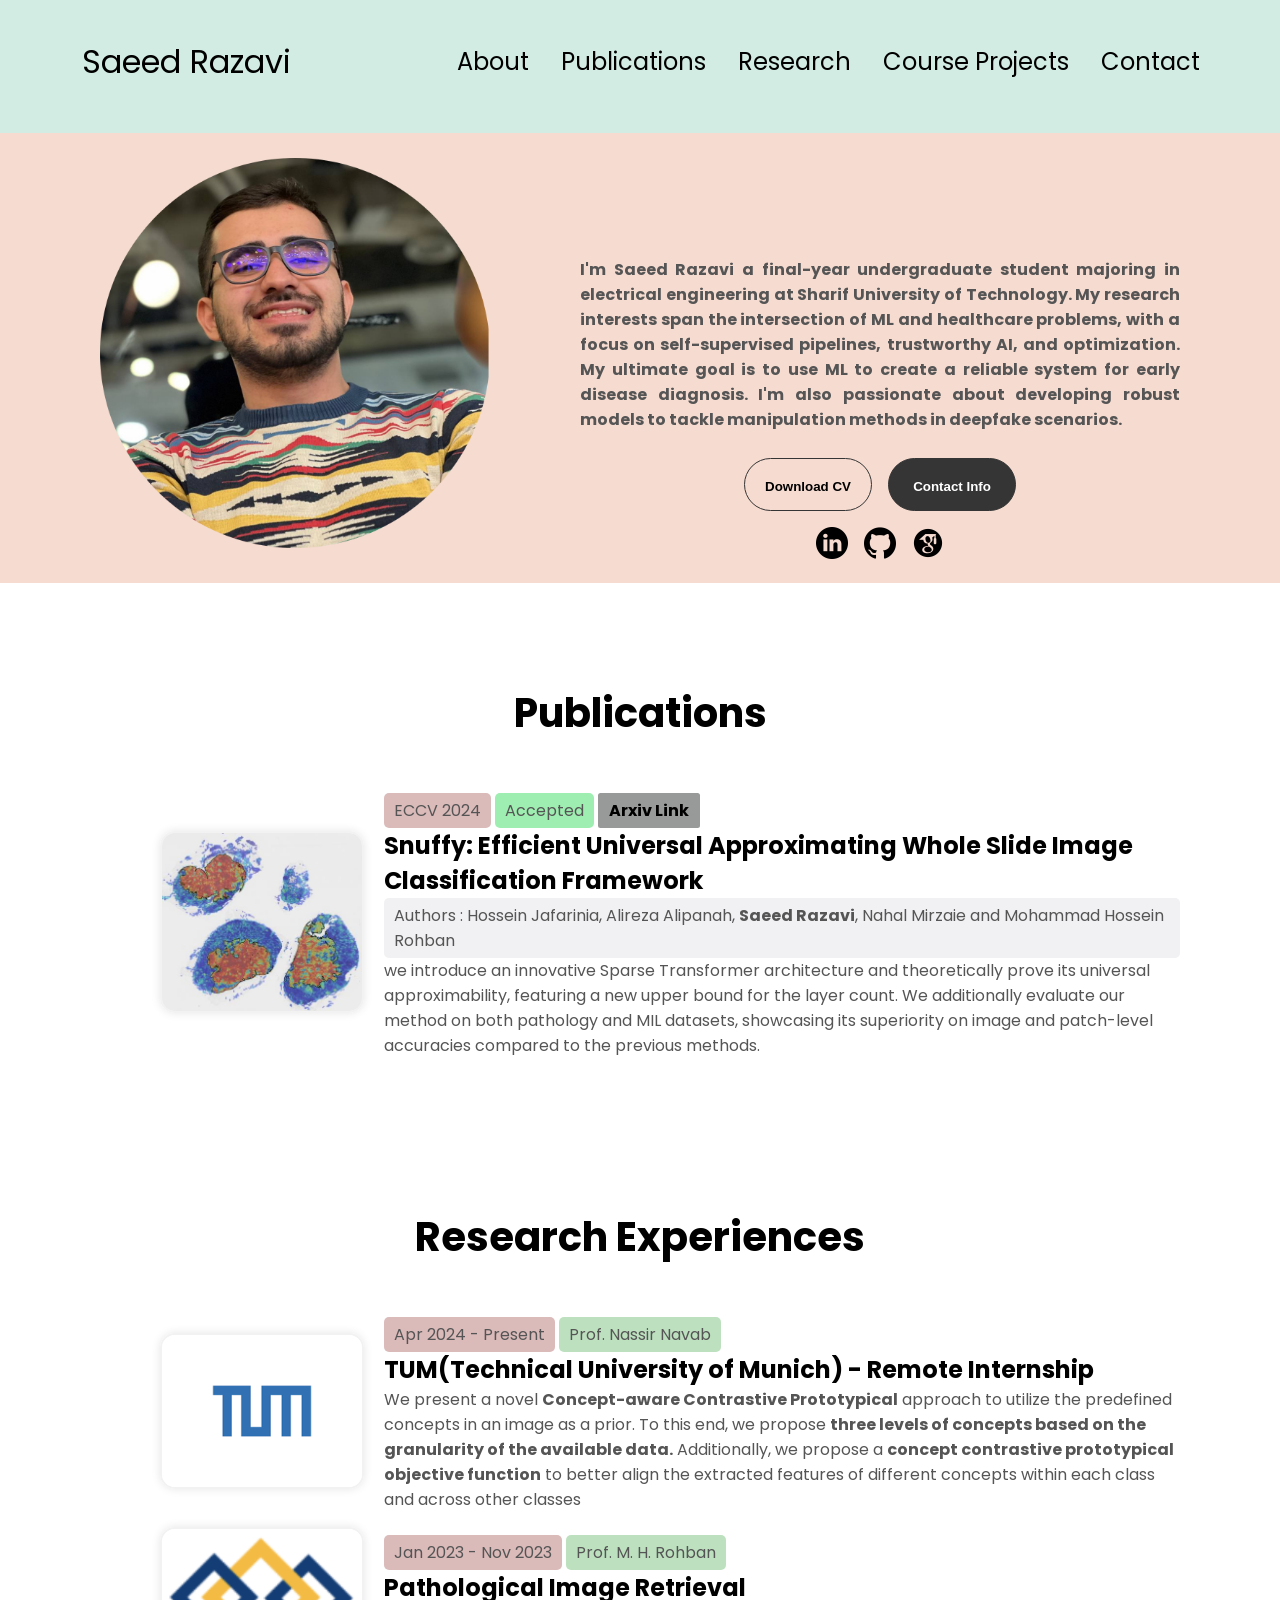
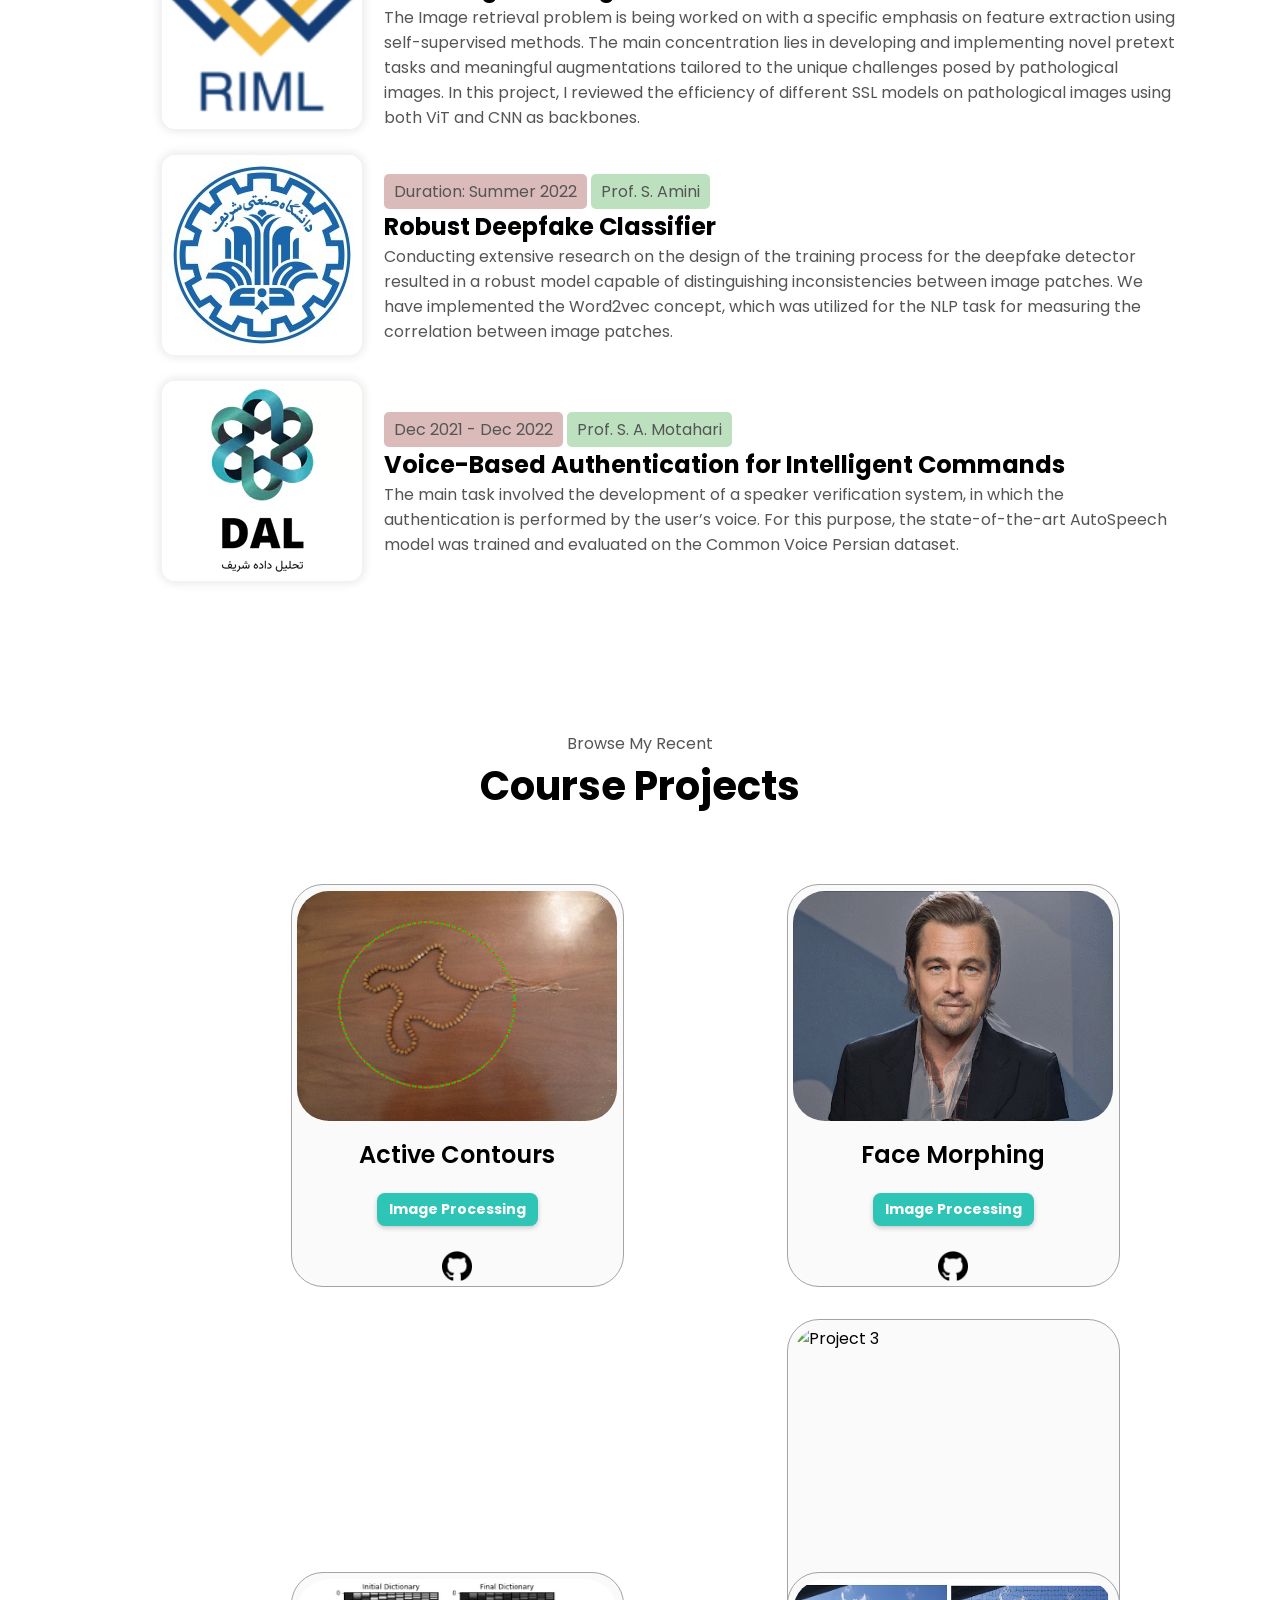
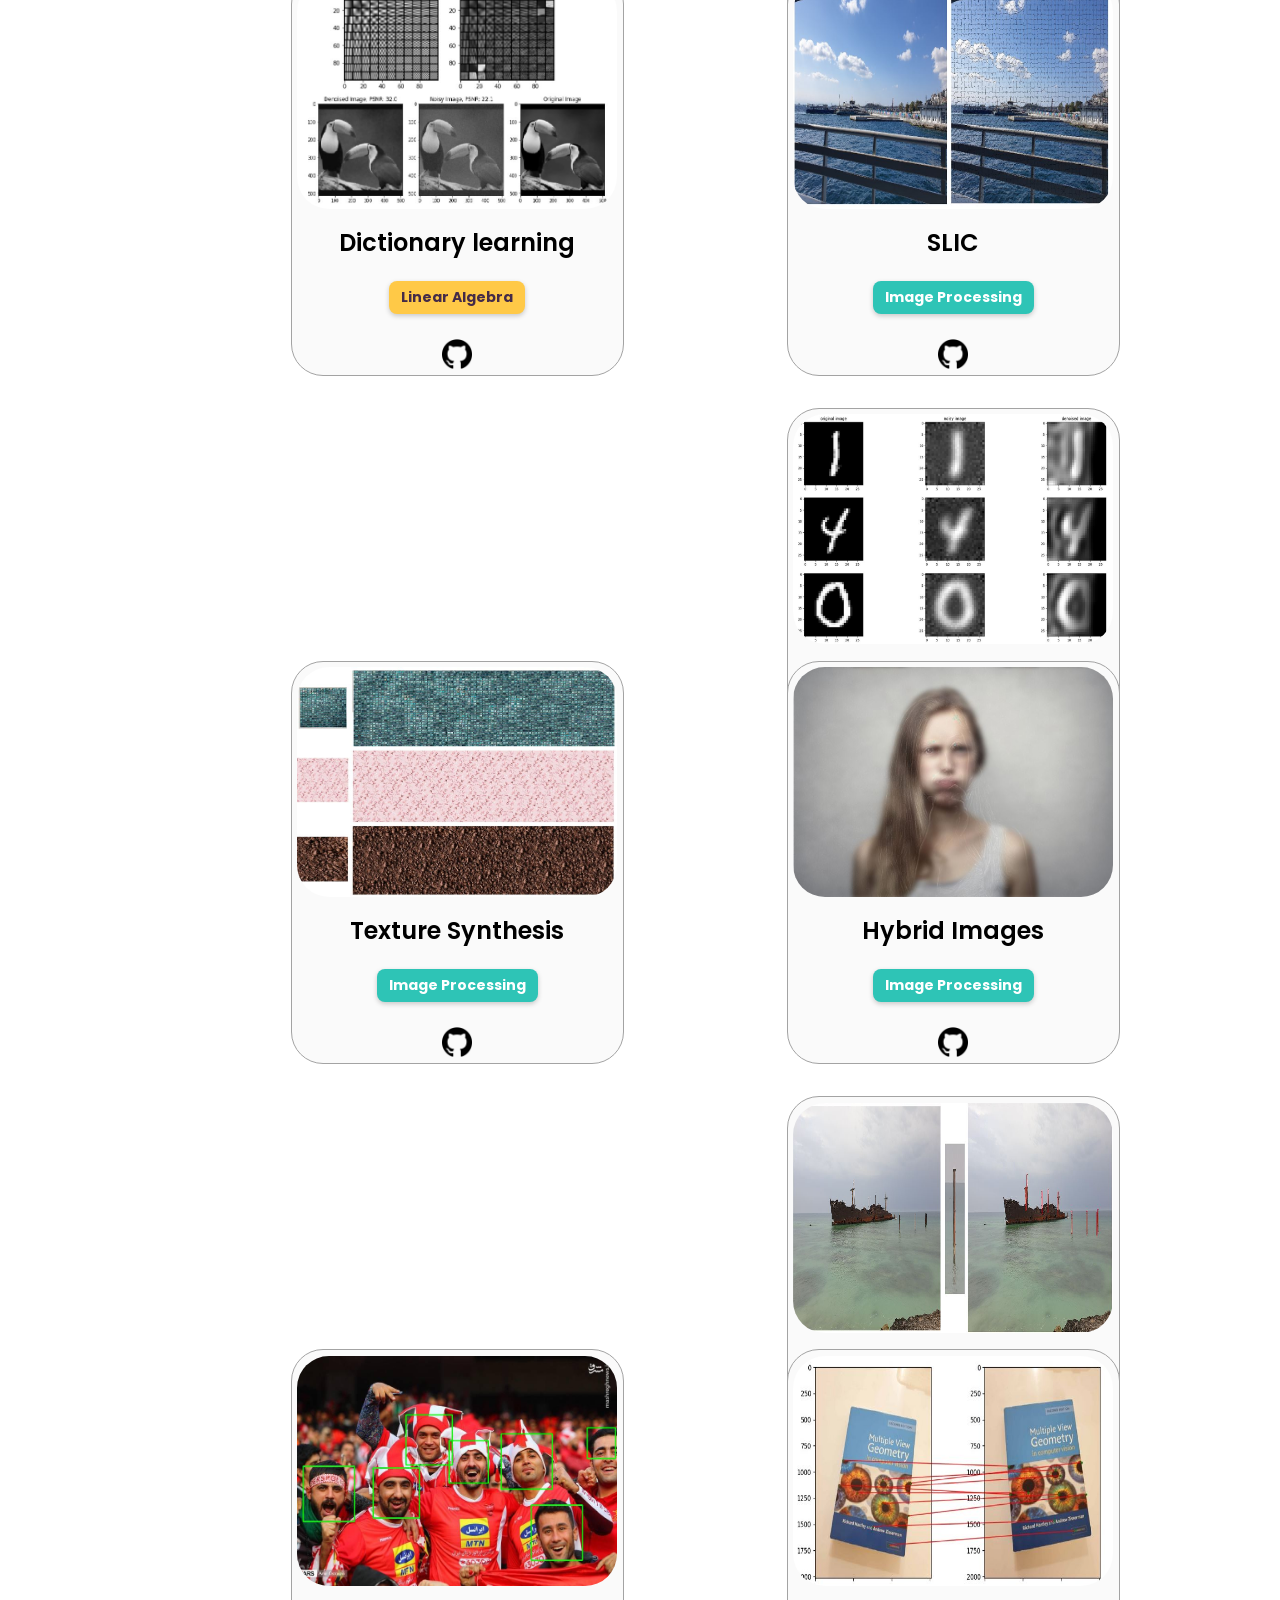
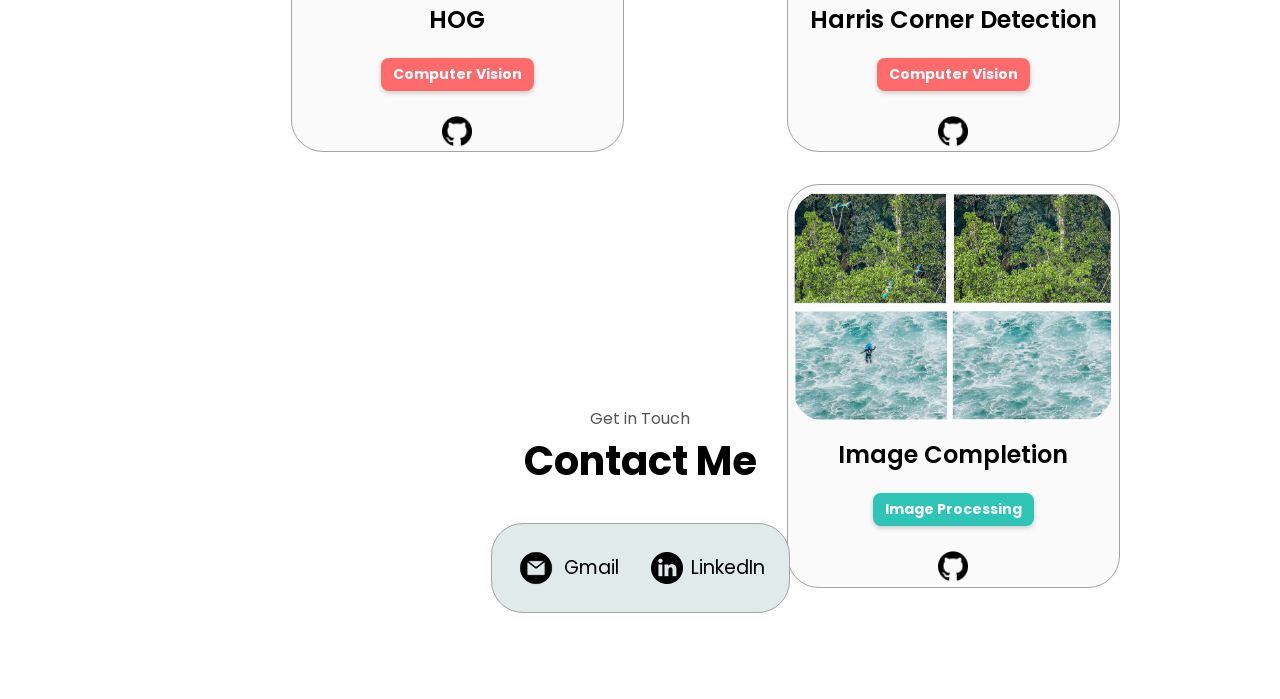
==== index.html @ 68540fe3 "Update index.html" ====
<!DOCTYPE html>
<html lang="en">
  <head>
    <meta charset="UTF-8" />
    <meta http-equiv="X-UA-Compatible" content="IE=edge" />
    <meta name="viewport" content="width=device-width, initial-scale=1.0" />
    <title>My Portfolio</title>
    <link rel="stylesheet" href="style.css" />
    <link rel="stylesheet" href="mediaqueries.css" />
  </head>
  <body>
    <nav id="desktop-nav">
      <div class="logo">Saeed Razavi</div>
      <div>
        <ul class="nav-links">
          <li><a href="#profile">About</a></li>
          <li><a href="#publication">Publications</a></li>
          <li><a href="#research">Research</a></li>
          <li><a href="#projects">Course Projects</a></li>
          <li><a href="#contact">Contact</a></li>
        </ul>
      </div>
    </nav>
    <nav id="hamburger-nav">
      <div class="logo">Saeed Razavi</div>
      <div class="hamburger-menu">
        <div class="hamburger-icon" onclick="toggleMenu()">
          <span></span>
          <span></span>
          <span></span>
        </div>
        <div class="menu-links">
          <li><a href="#about" onclick="toggleMenu()">About</a></li>
          <li><a href="#experience" onclick="toggleMenu()">Experience</a></li>
          <li><a href="#projects" onclick="toggleMenu()">Projects</a></li>
          <li><a href="#contact" onclick="toggleMenu()">Contact</a></li>
        </div>
      </div>
    </nav>

    <section id="profile">
      <div class="section__pic-container">
        <img src="./assets/profile-pic1.png" alt="Saeed Razavi profile picture" />
      </div>
      <div class="section__text">
        <p class="fixed-length-text">
          <p class="section__text__p2">I'm Saeed Razavi a final-year undergraduate student majoring in electrical engineering at Sharif University of Technology. My research interests span the intersection of ML and healthcare problems, with a focus on self-supervised pipelines, trustworthy AI, and optimization. My ultimate goal is to use ML to create a reliable system for early disease diagnosis. I'm also passionate about developing robust models to tackle manipulation methods in deepfake scenarios. </p>
        <div class="btn-container">
          <button
            class="btn btn-color-2"
            onclick="window.open('./assets/CV_version2.pdf')"
          >
            Download CV
          </button>
          <button class="btn btn-color-1" onclick="location.href='./#contact'">
            Contact Info
          </button>
        </div>
        <div id="socials-container">
          <img
            src="./assets/linkedin.png"
            alt="My LinkedIn profile"
            class="icon"
            onclick="location.href='https://www.linkedin.com/in/saeed-razavi/'"
          />
          <img
            src="./assets/github.png"
            alt="My Github profile"
            class="icon"
            onclick="location.href='https://github.com/saeidrazavi/'"
          />
          <img
            src="./assets/google_scholar.png"
            alt="My Google scholar profile"
            class="icon"
            onclick="location.href='https://scholar.google.com/citations?user=5I-A3XsAAAAJ&hl=en'"
          />
        </div>
      </div>
    </section>

    <h1 class="title">Publications</h1>

    <section id="publication">
      <div class="publication-container">
        <div class="publication-row">
          <div class="publication-image">
            <img src="assets/publication1_img.JPG" alt=" PUB1 image"
            class="keke"            >
          </div>
          
          <div class="publication-description">
            <div class="publication-conf">
              <p>ECCV 2024</p>
            </div>

            <div class="publication-status">
              <p>Accepted</p>
            </div>

            <div class="publication-link">
              <a href="https://arxiv.org/abs/2408.08258" class="publication-link">Arxiv Link</a>
            </div>

            <h2>Snuffy: Efficient Universal Approximating Whole Slide Image Classification Framework</h2> <div class="publication-author">
              <p>Authors : Hossein Jafarinia, Alireza Alipanah, <b>Saeed Razavi</b>, Nahal Mirzaie and Mohammad Hossein Rohban</p>
            </div>
            <p>we introduce an innovative Sparse Transformer architecture and theoretically prove its universal approximability, featuring a new upper bound for the layer count.
              We additionally evaluate our method on both pathology and MIL datasets, showcasing its superiority on image and patch-level accuracies compared to the previous methods. </p>
          </div>
        </div>
        <!-- Add more research rows as needed -->
      </div>
    </section>
    

    <h1 class="title">Research Experiences</h1>

    <section id="research">
      <div class="research-container">

        <div class="research-row">
          <div class="research-image">
            <img src="assets/TUM2.png" alt="TUM Image">
          </div>
          
          <div class="research-description">
            <div class="research-duration">
              <p>Apr 2024 - Present</p>
            </div>

            <div class="research-supervisor">
              <p>Prof. Nassir Navab</p>
            </div>
            <h2>TUM(Technical University of Munich) - Remote Internship </h2>
            <p>We present a novel <b>Concept-aware Contrastive Prototypical</b> approach to utilize the predefined concepts in an image as a prior. 
              To this end, we propose <b>three levels of concepts based on the granularity of the available data.</b> Additionally, we propose a
              <b>concept contrastive prototypical objective function</b> to better align the extracted features of different concepts within each class and across other classes</p>
          </div>
        </div>

        <div class="research-row">
          <div class="research-image">
            <img src="assets/riml_logo.png" alt="Lab 1 Image"
            class="keke"
            onclick="location.href='https://github.com/rohban-lab'"
            >
          </div>
          
          <div class="research-description">
            <div class="research-duration">
              <p>Jan 2023 - Nov 2023</p>
            </div>

            <div class="research-supervisor">
              <p>Prof. M. H. Rohban</p>
            </div>
            <h2>Pathological Image Retrieval</h2>
            <p>The Image retrieval problem
              is being worked on with a specific emphasis on feature extraction using self-supervised methods. The
              main concentration lies in developing and implementing novel pretext tasks and meaningful augmentations tailored to the unique challenges posed by pathological images. In this project, I reviewed the efficiency of different SSL models on pathological
              images using both ViT and CNN as backbones. </p>
          </div>
        </div>
        <div class="research-row">
          <div class="research-image">
            <img src="assets/sharif_logo.jpg" alt="Lab 2 Image">
          </div>
          <div class="research-description">
            <div class="research-duration">
              <p>Duration: Summer 2022</p>
            </div>

            <div class="research-supervisor">
              <p>Prof. S. Amini</p>
            </div>

            <h2>Robust Deepfake Classifier</h2>
            <p>Conducting extensive research on the design of the training process for the deepfake detector resulted in a robust model capable of distinguishing inconsistencies between image patches. We have implemented the Word2vec concept, which was utilized for the NLP task for measuring the correlation between image patches. </p>
          </div>
        </div>

        <div class="research-row">
          <div class="research-image">
            <img src="assets/dal.webp" alt="Lab 2 Image">
          </div>
          <div class="research-description">
            <div class="research-duration">
              <p>Dec 2021 - Dec 2022</p>
            </div>
            <div class="research-supervisor">
              <p>Prof. S. A. Motahari</p>
            </div>
            <h2>Voice-Based Authentication for Intelligent Commands</h2>
            <p>The main task involved the development of a speaker verification system,
              in which the authentication is performed by the user’s voice. For this purpose, the state-of-the-art
              AutoSpeech model was trained and evaluated on the Common Voice Persian dataset.</p>
          </div>
        </div>

        <!-- Add more research rows as needed -->
      </div>
    </section>
    
    
      
    <p class="section__text__p1">Browse My Recent</p>
    <h1 class="title">Course Projects</h1>
    <section id="projects">
      <div class="experience-details-container">
        <div class="about-containers">
          <div class="details-container color-container">
            <div class="article-container">
              <img
                src="./assets/active_contour.gif"
                alt="Project 1"
                class="project-img"
                style="width: 320px; height: 230px;"
              />
            </div>
            <h2 class="experience-sub-title project-title">Active Contours</h2>
            <span class="course-tag image-processing">Image Processing</span>
            <div class="btn-container">
              <a href="https://github.com/saeidrazavi/Active-Contours" target="_blank" class="github-link">
                <img src="assets/github.png" alt="GitHub Logo">
              </a>

            </div>
          </div>
          <div class="details-container color-container">
            <div class="article-container">
              <img
                src="./assets/Face Morphing.gif"
                alt="Project 2"
                class="project-img"
                style="width: 320px; height: 230px;"
              />  

            </div>
            <h2 class="experience-sub-title project-title">Face Morphing</h2>
            <span class="course-tag image-processing">Image Processing</span>
            <div class="btn-container">
              <a href="https://github.com/saeidrazavi/Face-Morphing" target="_blank" class="github-link">
                <img src="assets/github.png" alt="GitHub Logo">
              </a>
            </div>
          </div>
          <div class="details-container color-container">
            <div class="article-container">
              <img
                src="./assets/panaroma.gif"
                alt="Project 3"
                class="project-img"
                style="width: 320px; height: 230px;"
              />
            </div>
            <h2 class="experience-sub-title project-title">Panorama</h2>
            <span class="course-tag computer-vision">Computer Vision</span>
            <div class="btn-container">
              <a href="https://github.com/saeidrazavi/Panorama-and-Image-Stitching" target="_blank" class="github-link">
                <img src="assets/github.png" alt="GitHub Logo">
              </a>
            </div>
            
          </div>
        </div>
      </div>
    </section>
    
    <section id="projects">
      <div class="experience-details-container">
        <div class="about-containers">
          <div class="details-container color-container">
            <div class="article-container">
              <img
                src="./assets/dictionary learning.JPG"
                alt="Project 1"
                class="project-img"
                style="width: 320px; height: 230px;"
              />
            </div>
            <h2 class="experience-sub-title project-title">Dictionary learning</h2>
            <span class="course-tag linear-algebra">Linear Algebra</span>
            <div class="btn-container">
              <a href="https://github.com/saeidrazavi/Dictionary-learning-for-reconstructing-noisy-image" target="_blank" class="github-link">
                <img src="assets/github.png" alt="GitHub Logo">
              </a>

            </div>
          </div>
          <div class="details-container color-container">
            <div class="article-container">
              <img
                src="./assets/slic.JPG"
                alt="Project 2"
                class="project-img"
                style="width: 320px; height: 230px;"
              />  

            </div>
            <h2 class="experience-sub-title project-title">SLIC</h2>
            <span class="course-tag image-processing">Image Processing</span>
            <div class="btn-container">
              <a href="https://github.com/saeidrazavi/SLIC" target="_blank" class="github-link">
                <img src="assets/github.png" alt="GitHub Logo">
              </a>
            </div>
          </div>
          <!-- <div class="details-container color-container">
            <div class="article-container">
              <img
                src="./assets/Multiresolution Blending and Feathering.JPG"
                alt="Project 2"
                class="project-img"
                style="width: 320px; height: 230px;"
              />  

            </div>
            <h2 class="experience-sub-title project-title">Blending & Feathering</h2>
            <span class="course-tag image-processing">Image Processing</span>
            <div class="btn-container">
              <a href="https://github.com/saeidrazavi/image-processing-course/tree/main/HW5/Multiresolution%20Blending%20and%20Feathering" target="_blank" class="github-link">
                <img src="assets/github.png" alt="GitHub Logo">
              </a>
            </div>
          </div> -->
          <div class="details-container color-container">
            <div class="article-container">
              <img
                src="./assets/guassian.JPG"
                alt="Project 3"
                class="project-img"
                style="width: 320px; height: 230px;"
              />
            </div>
            <h2 class="experience-sub-title project-title">GMM Reconstruction</h2>
            <span class="course-tag machine-learning">Machine Learning</span>
            <div class="btn-container">
              <a href="https://github.com/saeidrazavi/Reconstructing-noisy-image-via-GMM-model" target="_blank" class="github-link">
                <img src="assets/github.png" alt="GitHub Logo">
              </a>
            </div>
            
          </div>
        </div>
      </div>

    </section>
<!--    
    <section id="projects">
      <div class="experience-details-container">
        <div class="about-containers"> -->
          <!-- <div class="details-container color-container">
            <div class="article-container">
              <img
                src="./assets/Poisson Blending.JPG"
                alt="Project 1"
                class="project-img"
                style="width: 320px; height: 230px;"
              />
            </div>
            <h2 class="experience-sub-title project-title">Poisson Blending</h2>
            <span class="course-tag image-processing">Image Processing</span>
            <div class="btn-container">
              <a href="https://github.com/saeidrazavi/image-processing-course/tree/main/HW5/%20Poisson%20Blending" target="_blank" class="github-link">
                <img src="assets/github.png" alt="GitHub Logo">
              </a>
            </div>
          </div> -->
          <!-- <div class="details-container color-container">
            <div class="article-container">
              <img
                src="./assets/slic.JPG"
                alt="Project 2"
                class="project-img"
                style="width: 320px; height: 230px;"
              />  

            </div>
            <h2 class="experience-sub-title project-title">SLIC</h2>
            <span class="course-tag image-processing">Image Processing</span>
            <div class="btn-container">
              <a href="https://github.com/saeidrazavi/SLIC" target="_blank" class="github-link">
                <img src="assets/github.png" alt="GitHub Logo">
              </a>
            </div>
          </div> -->
          <!-- <div class="details-container color-container">
            <div class="article-container">
              <img
                src="./assets/Image Completion.JPG"
                alt="Project 3"
                class="project-img"
                style="width: 320px; height: 230px;"
              />
            </div>
            <h2 class="experience-sub-title project-title">Image Completion</h2>
            <span class="course-tag image-processing">Image Processing</span>
            <div class="btn-container">
              <a href="https://github.com/saeidrazavi/image-processing-course/tree/main/HW2/Image%20Completion" target="_blank" class="github-link">
                <img src="assets/github.png" alt="GitHub Logo">
              </a>
            </div>
            
          </div>
        </div>
      </div>
    </section>
    -->
    
    <section id="projects">
      <div class="experience-details-container">
        <div class="about-containers">
          <div class="details-container color-container">
            <div class="article-container">
              <img
                src="./assets/Texture Synthesis.JPG"
                alt="Project 1"
                class="project-img"
                style="width: 320px; height: 230px;"
              />
            </div>
            <h2 class="experience-sub-title project-title"> Texture Synthesis</h2>
            <span class="course-tag image-processing">Image Processing</span>
            <div class="btn-container">
              <a href="https://github.com/saeidrazavi/Texture-Synthesis" target="_blank" class="github-link">
                <img src="assets/github.png" alt="GitHub Logo">
              </a>

            </div>
          </div>
          <div class="details-container color-container">
            <div class="article-container">
              <img
                src="./assets/Hybrid Images.JPG"
                alt="Project 2"
                class="project-img"
                style="width: 320px; height: 230px;"
              />  

            </div>
            <h2 class="experience-sub-title project-title">Hybrid Images</h2>
            <span class="course-tag image-processing">Image Processing</span>
            <div class="btn-container">
              <a href="https://github.com/saeidrazavi/image-processing-course/tree/main/HW2/Hybrid%20Images" target="_blank" class="github-link">
                <img src="assets/github.png" alt="GitHub Logo">
              </a>
            </div>
          </div>
          <div class="details-container color-container">
            <div class="article-container">
              <img
                src="./assets/Template Matching.JPG"
                alt="Project 3"
                class="project-img"
                style="width: 320px; height: 230px;"
              />
            </div>
            <h2 class="experience-sub-title project-title">Template Matching</h2>
            <span class="course-tag image-processing">Image Processing</span>
            <div class="btn-container">
              <a href="https://github.com/saeidrazavi/image-processing-course/tree/main/HW2/Template%20Matching" target="_blank" class="github-link">
                <img src="assets/github.png" alt="GitHub Logo">
              </a>
            </div>
            
          </div>
        </div>
      </div>
    </section>
    
      
    <section id="projects">
      <div class="experience-details-container">
        <div class="about-containers">
          <div class="details-container color-container">
            <div class="article-container">
              <img
                src="./assets/HOG.jpg"
                alt="Project 1"
                class="project-img"
                style="width: 320px; height: 230px;"
              />
            </div>
            <h2 class="experience-sub-title project-title"> HOG </h2>
            <span class="course-tag realistic computer-vision">Computer Vision</span>
            <div class="btn-container">
              <a href="https://github.com/saeidrazavi/Computer-vision-course/tree/main/HW4" target="_blank" class="github-link">
                <img src="assets/github.png" alt="GitHub Logo">
              </a>

            </div>
          </div>
          <div class="details-container color-container">
            <div class="article-container">
              <img
                src="./assets/Harris Corner Detection and Matching.JPG"
                alt="Project 2"
                class="project-img"
                style="width: 320px; height: 230px;"
              />  

            </div>
            <h2 class="experience-sub-title project-title">Harris Corner Detection</h2>
            <span class="course-tag realistic computer-vision">Computer Vision</span>
            <div class="btn-container">
              <a href="https://github.com/saeidrazavi/Computer-vision-course/tree/main/HW1/q1" target="_blank" class="github-link">
                <img src="assets/github.png" alt="GitHub Logo">
              </a>
            </div>
          </div>
          <!-- <div class="details-container color-container">
            <div class="article-container">
              <img
                src="./assets/Homography and RANSAC.JPG"
                alt="Project 3"
                class="project-img"
                style="width: 320px; height: 230px;"
              />
            </div>
            <h2 class="experience-sub-title project-title">Homography - RANSAC</h2>
            <span class="course-tag computer-vision">Computer Vision</span>
            <div class="btn-container">
              <a href="https://github.com/saeidrazavi/Computer-vision-course/tree/main/HW1/q4" target="_blank" class="github-link">
                <img src="assets/github.png" alt="GitHub Logo">
              </a>
            </div>
             -->
             <div class="details-container color-container">
              <div class="article-container">
                <img
                  src="./assets/Image Completion.JPG"
                  alt="Project 3"
                  class="project-img"
                  style="width: 320px; height: 230px;"
                />
              </div>
              <h2 class="experience-sub-title project-title">Image Completion</h2>
              <span class="course-tag image-processing">Image Processing</span>
              <div class="btn-container">
                <a href="https://github.com/saeidrazavi/image-processing-course/tree/main/HW2/Image%20Completion" target="_blank" class="github-link">
                  <img src="assets/github.png" alt="GitHub Logo">
                </a>
              </div>
          </div>
        </div>
      </div>
    </section>




    </section>


    <section id="contact">
      <p class="section__text__p1">Get in Touch</p>
      <h1 class="title">Contact Me</h1>
      <div class="contact-info-upper-container">
        <div class="contact-info-container">
          <img
            src="./assets/email.png"
            alt="Email icon"
            class="icon contact-icon email-icon"
          />
          <p><a href="mailto:saeedrazavi890@gmail.com">Gmail</a></p>
        </div>
        <div class="contact-info-container">
          <img
            src="./assets/linkedin.png"
            alt="LinkedIn icon"
            class="icon contact-icon"
          />
          <p><a href="https://www.linkedin.com/in/saeed-razavi/">LinkedIn</a></p>
        </div>
      </div>
    </section>
    
    
    <img
    src="./assets/up-arrow.png"
    alt="Arrow icon"
    class="icon arrow"
    onclick="location.href='./#desktop-nav'"
/>
---- style.css ----
/* GENERAL */

@import url("https://fonts.googleapis.com/css2?family=Poppins:wght@300;400;500;600&display=swap");

* {
  margin: 0;
  padding: 0;
}

body {
  font-family: "Poppins", sans-serif;
}

html {
  scroll-behavior: smooth;
}

p {
  color: rgb(85, 85, 85);
}

/* TRANSITION */

a,
.btn {
  transition: all 300ms ease;
}

/* DESKTOP NAV */

nav,
.nav-links {
  display: flex;
  background-color: #d2ece3; /* Slightly darker gray background for the research section */
  margin: -15px -2px; /* Add margin to the sections */
  
}

nav {
  justify-content: space-around;
  align-items: center;
  height: 17vh;
}

.nav-links {
  gap: 2rem;
  list-style: none;
  font-size: 1.5rem;
}

a {
  color: black;
  text-decoration: none;
  text-decoration-color: white;
}

a:hover {
  color: grey;
  text-decoration: underline;
  text-underline-offset: 1rem;
  text-decoration-color: rgb(181, 181, 181);
}

.logo {
  font-size: 2rem;
}

.logo:hover {
  cursor: default;
}

/* HAMBURGER MENU */

#hamburger-nav {
  display: none;
}

.hamburger-menu {
  position: relative;
  display: inline-block;
}

.hamburger-icon {
  display: flex;
  flex-direction: column;
  justify-content: space-between;
  height: 24px;
  width: 30px;
  cursor: pointer;
}

.hamburger-icon span {
  width: 100%;
  height: 2px;
  background-color: black;
  transition: all 0.3 ease-in-out;
}

.menu-links {
  position: absolute;
  top: 100%;
  right: 0;
  background-color: white;
  width: fit-content;
  max-height: 0;
  overflow: hidden;
  transition: all 0.3 ease-in-out;
}

.menu-links a {
  display: block;
  padding: 10px;
  text-align: center;
  font-size: 1.5rem;
  color: black;
  text-decoration: none;
  transition: all 0.3 ease-in-out;
}

.menu-links li {
  list-style: none;
}

.menu-links.open {
  max-height: 300px;
}

.hamburger-icon.open span:first-child {
  transform: rotate(45deg) translate(10px, 5px);
}

.hamburger-icon.open span:nth-child(2) {
  opacity: 0;
}

.hamburger-icon.open span:last-child {
  transform: rotate(-45deg) translate(10px, -5px);
}

.hamburger-icon span:first-child {
  transform: none;
}

.hamburger-icon span:first-child {
  opacity: 1;
}

.hamburger-icon span:first-child {
  transform: none;
}

/* SECTIONS */

section {
  padding-top: 4vh;
  height: 96vh;
  margin: 0 10rem;
  box-sizing: border-box;
  min-height: fit-content;
}

.section-container {
  display: flex;
}

/* PROFILE SECTION */

#profile {
  display: flex;
  gap: 5rem;
  height: 80vh;
  position: relative;
  margin-bottom: 150px;
  justify-content: center;
  max-height: 450px; /* Limit the height of the sections */
  background-color: #f6dbd0; /* Slightly darker gray background for the research section */
  padding: 10px; /* Add padding to the sections */
  margin: 10px 0px; /* Add margin to the sections */
  width: 100%; /* Force full width */

}


.fixed-length-text {
  text-align: justify; /* Justify the text */
}

.section__pic-container {
  display: flex;
  height: 10px;
  width: 10px;
  margin-bottom: -2000px; /* Adjust the value as needed */
  margin: auto 0;
}

.section__pic-container img {
  margin-bottom: 10px; /* Adjust the value as needed */
}

.section__text {

  margin-top: 100px; /* Adjust the value as needed */
  align-self: center;
  text-align: justify;
  max-width: 600px
}

.section__text p {
  font-weight: 700;
}

.section__text__p1 {
  text-align: center;
  margin-bottom: -100px;
}

.section__text__p2 {
  font-size: 1rem;
  margin-bottom: 1rem;
}

.fixed-length-text {
  text-align: justify; /* Justify the text */
}

.title {
  font-size: 2.5rem;
  text-align: center;
  margin-top: 100px;
}

#socials-container {
  display: flex;
  justify-content: center;
  margin-top: 1rem;
  gap: 1rem;
}

/* ICONS */

.keke {
  cursor: pointer;
}


.icon {
  cursor: pointer;
  height: 2rem;
}

/* BUTTONS */

.btn-container {
  display: flex;
  justify-content: center;
  padding-top: 10px;
  gap: 1rem;
}

.btn {
  font-weight: 600;
  transition: all 300ms ease;
  padding: 1rem;
  padding-top: 20px;
  width: 8rem;
  border-radius: 2rem;
}

.btn-color-1,
.btn-color-2 {
  border: rgb(53, 53, 53) 0.1rem solid;
}

.btn-color-1:hover,
.btn-color-2:hover {
  cursor: pointer;
}

.btn-color-1,
.btn-color-2:hover {
  background: rgb(53, 53, 53);
  color: white;
}

.btn-color-1:hover {
  background: rgb(0, 0, 0);
}

.btn-color-2 {
  background: none;
}

.btn-color-2:hover {
  border: rgb(255, 255, 255) 0.1rem solid;
}

.btn-container {
  gap: 1rem;
}

/* ABOUT SECTION */

#about {
  position: relative;
  
}

.about-containers {
  gap: 2rem;
  margin-bottom: 2rem;
  margin-top: 2rem;
  
}

.about-details-container {
  justify-content: center;
  flex-direction: column;
}

.about-containers,
.about-details-container {
  display: flex;
}

.about-pic {
  border-radius: 2rem;
}

.arrow {
  position: relative;
  left: 90rem;
  bottom: 12.5rem;
}

.details-container {
  padding: 0.35rem;
  flex: 0.15;
  background: white;
  border-radius: 2rem;
  border: rgb(53, 53, 53) 0.1rem solid;
  border-color: rgb(163, 163, 163);
  text-align: center;
  margin-left: auto;
}

.section-container {
  gap: 4rem;
  height: 80%;
}

.section__pic-container {
  height: 400px;
  width: 400px;
  margin: auto 0;
}

/* EXPERIENCE SECTION */

#experience {
  position: relative;
}

.experience-sub-title {
  color: rgb(85, 85, 85);
  font-weight: 600;
  font-size: 1.5rem;
  margin-bottom: 1rem;
}

.experience-details-container {
  display: flex;
  justify-content: center;
  flex-direction: column;
}

.article-container {
  display: flex;
  text-align: initial;
  flex-wrap: wrap;
  flex-direction: row;
  gap: 2.5rem;
  justify-content: space-around;
}

article {
  
  display: flex;
  width: 10rem;
  justify-content: space-around;
  gap: 0.5rem;
}

article .icon {
  cursor: default;
}

/* PROJECTS SECTION */

#projects {
  
  position: relative;
  margin-bottom: -250px; /* Adjust the margin bottom as needed */
   
  
}

.color-container {
  border-color: rgb(163, 163, 163);
  background: rgb(250, 250, 250);
}

.project-img {
  border-radius: 2rem;
  width: 90%;
  height: 90%;
}

.project-title {
  margin: 1rem;
  color: black;
  height: 40px; /* Adjust this value as needed */
  overflow: hidden; /* This will hide any content that exceeds the specified height */
  text-overflow: ellipsis;
}


.project-btn {
  color: black;
  border-color: rgb(163, 163, 163);
}

/* CONTACT */

#contact {
  position: relative;
  display: flex;
  justify-content: center;
  flex-direction: column;
  height: 70vh;
  
}

.contact-info-upper-container {
  display: flex;
  justify-content: center;
  border-radius: 2rem;
  border: rgb(53, 53, 53) 0.1rem solid;
  border-color: rgb(163, 163, 163);
  background: (250, 250, 250);
  margin: 2rem auto;
  padding: 0.5rem;
  background-color: #e0eae9; /* Slightly darker gray background for the research section */

}

.contact-info-container {
  position: relative;
  display: flex;
  align-items: center;
  justify-content: center;
  gap: 0.5rem;
  margin: 1rem;
  
}

.contact-info-container p {
  position: relative;
  font-size: larger;
}

.contact-icon {
  cursor: default;
}

.email-icon {
  height: 2.5rem;
}

/* FOOTER SECTION */

footer {
  height: 26vh;
  margin: 0 1rem;
}

footer p {
  text-align: center;
}


/* Add these styles to your existing CSS */
.course-tag {
  display: inline-block;
  padding: 6px 12px;
  font-size: 14px;
  font-weight: bold;
  background-color: #95a5a6; /* Gray color */
  color: #fff; /* White text */
  border-radius: 8px;
  box-shadow: 0 2px 5px rgba(0, 0, 0, 0.2);
  position: relative;
}

.course-tag.computer-vision {
  background-color: #FF6B6B; /* Red background for Computer Vision */
  color: #FFFFFF; /* White text color for Computer Vision */
}

.course-tag.machine-learning {
  background-color: #6A0572; /* Purple background for Machine Learning */
  color: #FFFFFF; /* White text color for Machine Learning */
}

.course-tag.linear-algebra {
  background-color: #FFC947; /* Yellow background for Linear Algebra */
  color: #442B48; /* Dark purple text color for Linear Algebra */
}

.course-tag.image-processing {
  background-color: #2EC4B6; /* Turquoise background for Image Processing */
  color: #FFFFFF; /* White text color for Image Processing */
}


.github-link {
  display: inline-block;
  width: 30px; /* Adjust the width and height as needed */
  height: 30px;
  margin-top: 15px; /* Adjust the value as needed */

}

.github-link img {
  width: 100%;
  height: 100%;
  object-fit: contain;
}


/* Research Section */
#research {
  padding: 200px 0; /* Add padding as needed */
  margin-bottom: 350px;
  margin-top: -150px;
  margin-right: 100px;
}

.research-container {
  display: flex;
  flex-direction: column;
  gap: 15px; /* Add space between rows */

}

.research-row {
  display: flex;
  flex-direction: row;
  align-items: center;
  gap: 20px; /* Add space between image and description */
}

.research-duration {
  display: inline-block;
  background-color: #dbbaba;
  padding: 5px 10px;
  border-radius: 5px;
}

.research-supervisor {
  display: inline-block;
  background-color: #bde1bf;
  padding: 5px 10px;
  border-radius: 5px;
}

.research-image img {
  max-width: 200px; /* Set max width for the image */
  border: 2px solid #f2f2f2; /* Add a solid border around the image */
  border-radius: 15px; /* Add rounded corners to the image */
  box-shadow: 0 0 10px rgba(0, 0, 0, 0.1); 
  background-color: #f2f2f22b; /* Set the background color to gray */
}

/* Publications Section */
#publication {
  padding: 200px 0; /* Add padding as needed */
  margin-bottom: -350px;
  margin-top: -150px;
  margin-right: 100px;
}

.publication-container {
  display: flex;
  flex-direction: column;
  gap: 20px; /* Add space between rows */

}

.publication-row {
  display: flex;
  flex-direction: row;
  align-items: center;
  gap: 20px; /* Add space between image and description */
}

.publication-conf {
  display: inline-block;
  background-color: #dbbaba;
  padding: 5px 10px;
  border-radius: 5px;
}

.publication-status {
  display: inline-block;
  background-color: #9eedb1;
  padding: 5px 10px;
  border-radius: 5px;
}

.publication-link {
  display: inline-block;
  background-color: #989a99;
  padding: 2.6px 5.6px;
  border-radius: 2.5px;
  font-weight: bold; /* Bold the text */
  transition: background-color 0.3s ease, transform 0.3s ease; /* Smooth transition effects */
}

.publication-link:hover {
  background-color: #989a99; /* Darken the background on hover */
  transform: translateY(-1px); /* Slight lift on hover */
}

.publication-author {
  display: inline-block;
  background-color: #eaebeead;
  padding: 5px 10px;
  border-radius: 5px;
}

.publication-image img {
  max-width: 200px; /* Set max width for the image */
  border: 2px solid #f2f2f2; /* Add a solid border around the image */
  border-radius: 15px; /* Add rounded corners to the image */
  box-shadow: 0 0 10px rgba(0, 0, 0, 0.1); 
  background-color: #f2f2f22b; /* Set the background color to gray */
}
---- mediaqueries.css ----
@media screen and (max-width: 1400px) {
    #profile {
      height: 83vh;
      margin-bottom: 6rem;
    }
    .about-containers {
      flex-wrap: wrap;
    }
    #contact,
    #projects {
      height: fit-content;
    }
  }
  
  @media screen and (max-width: 1200px) {
    #desktop-nav {
      display: none;
    }
    #hamburger-nav {
      display: flex;
    }
    #experience,
    .experience-details-container {
      margin-top: 2rem;
    }
    #profile,
    .section-container {
      display: block;
    }
    .arrow {
      display: none;
    }
    section,
    .section-container {
      height: fit-content;
    }
    section {
      margin: 0 5%;
    }
    .section__pic-container {
      width: 275px;
      height: 275px;
      margin: 0 auto 2rem;
    }
    .about-containers {
      margin-top: 0;
    }
  }
  
  @media screen and (max-width: 600px) {
    #contact,
    footer {
      height: 40vh;
    }
    #profile {
      height: 83vh;
      margin-bottom: 0;
    }
    article {
      font-size: 1rem;
    }
    footer nav {
      height: fit-content;
      margin-bottom: 2rem;
    }
    .about-containers,
    .contact-info-upper-container,
    .btn-container {
      flex-wrap: wrap;
    }
    .contact-info-container {
      margin: 0;
    }
    .contact-info-container p,
    .nav-links li a {
      font-size: 1rem;
    }
    .experience-sub-title {
      font-size: 1.25rem;
    }
    .logo {
      font-size: 1.5rem;
    }
    .nav-links {
      flex-direction: column;
      gap: 0.5rem;
      text-align: center;
    }
    .section__pic-container {
      width: auto;
      height: 46vw;
      justify-content: center;
    }
    .section__text__p2 {
      font-size: 1.25rem;
    }
    .title {
      font-size: 2rem;
    }
    .text-container {
      text-align: justify;
    }
  }
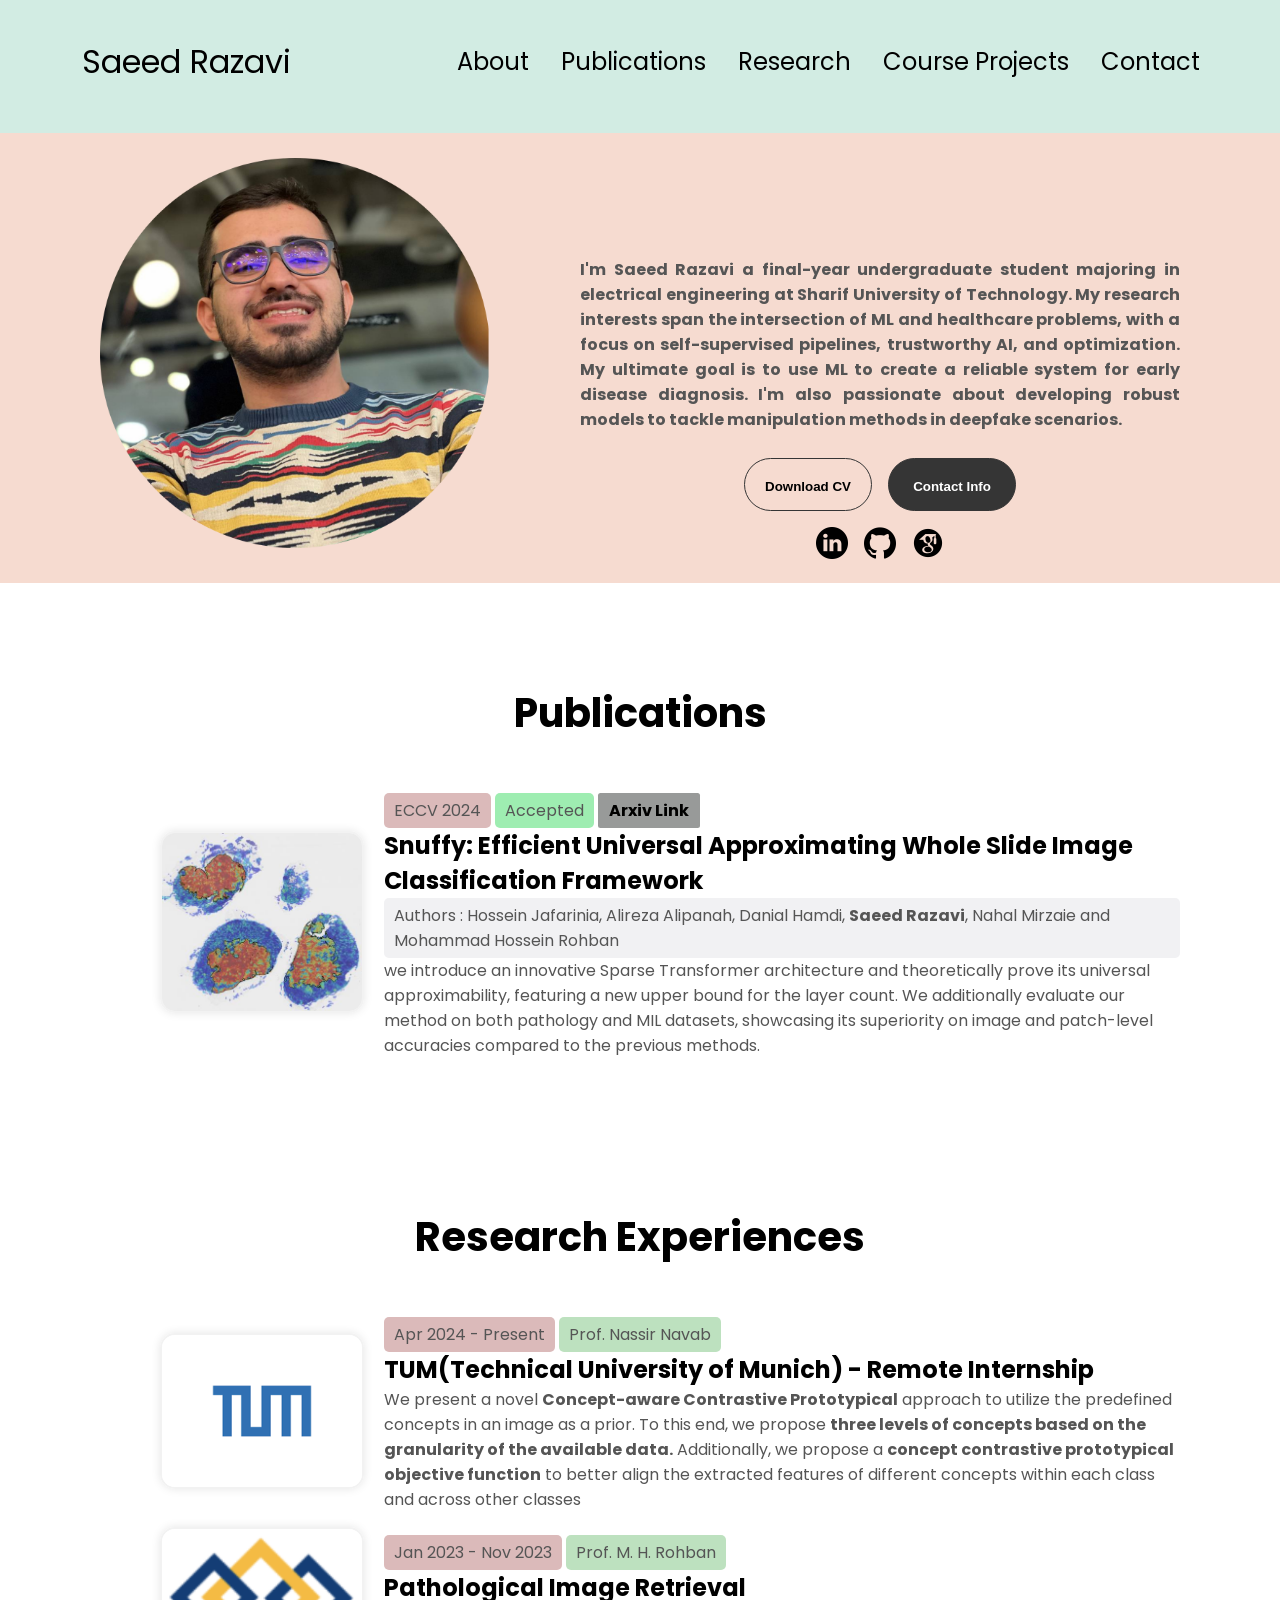
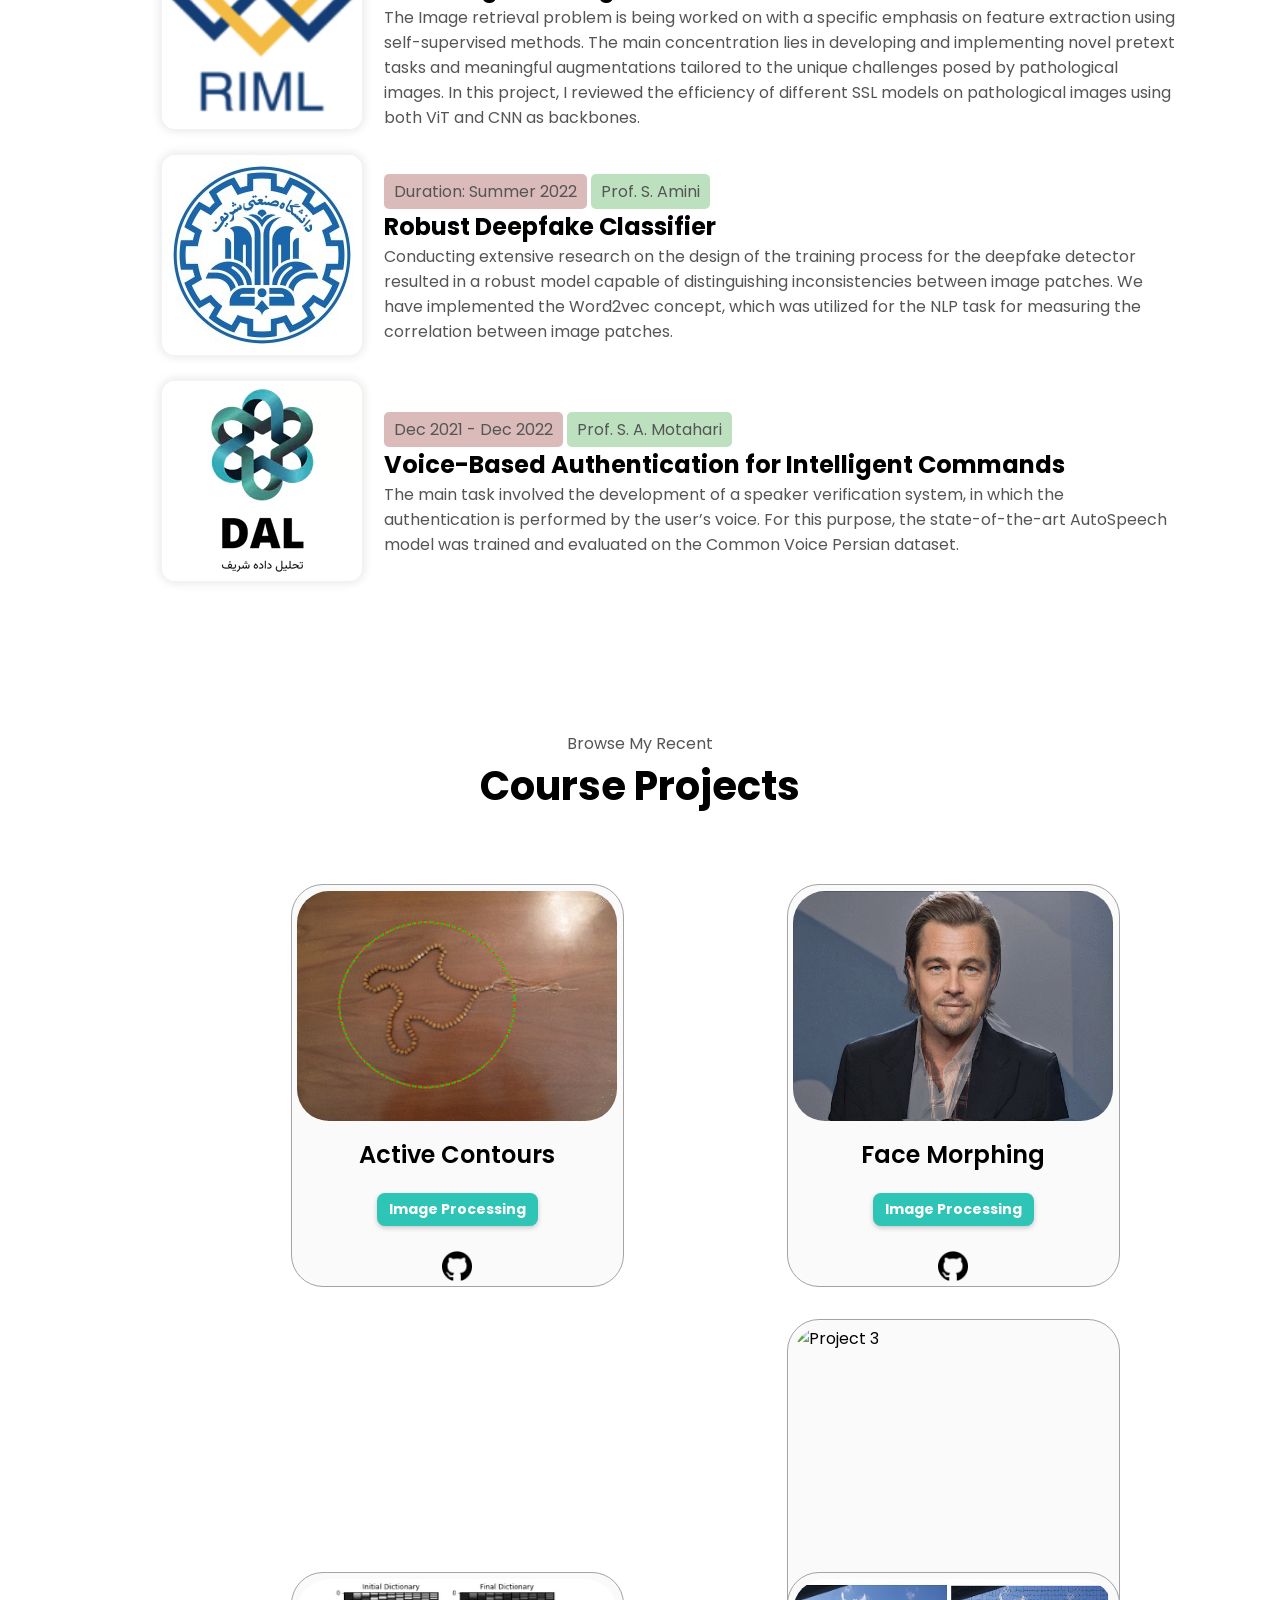
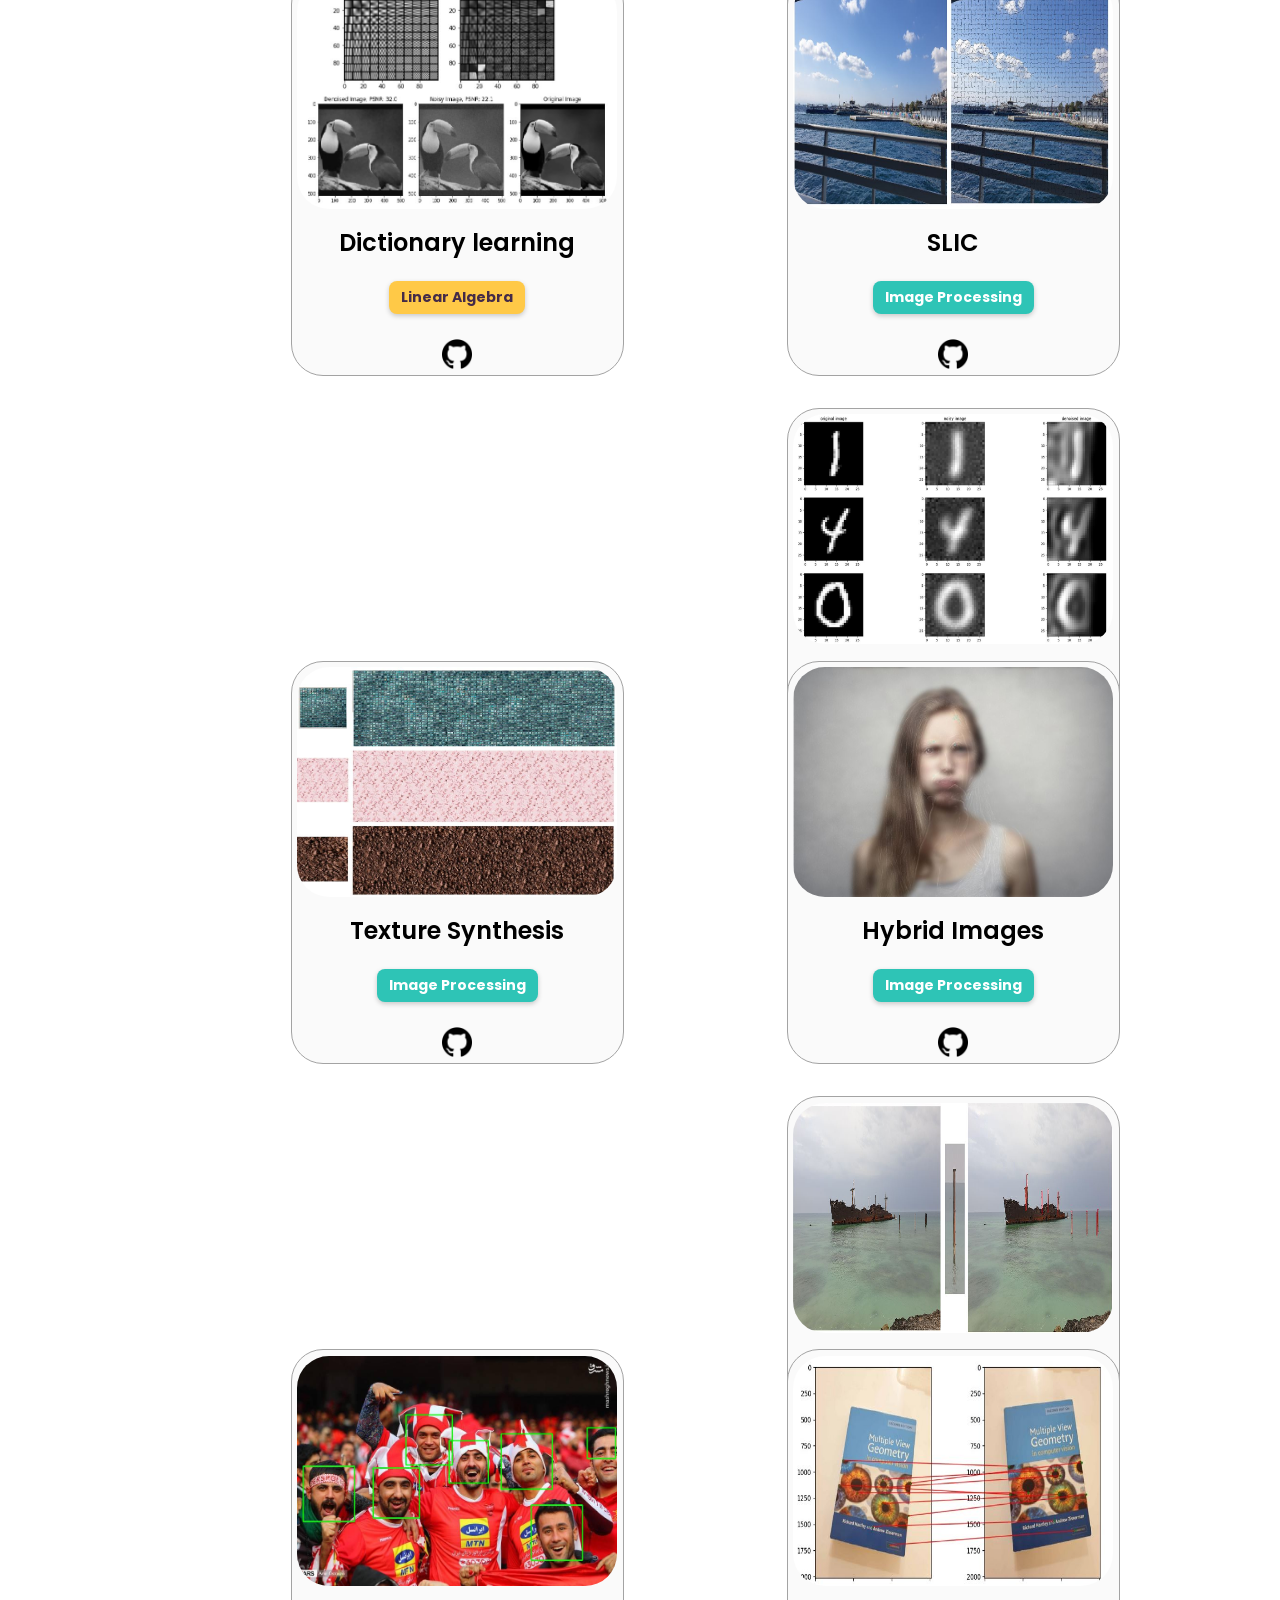
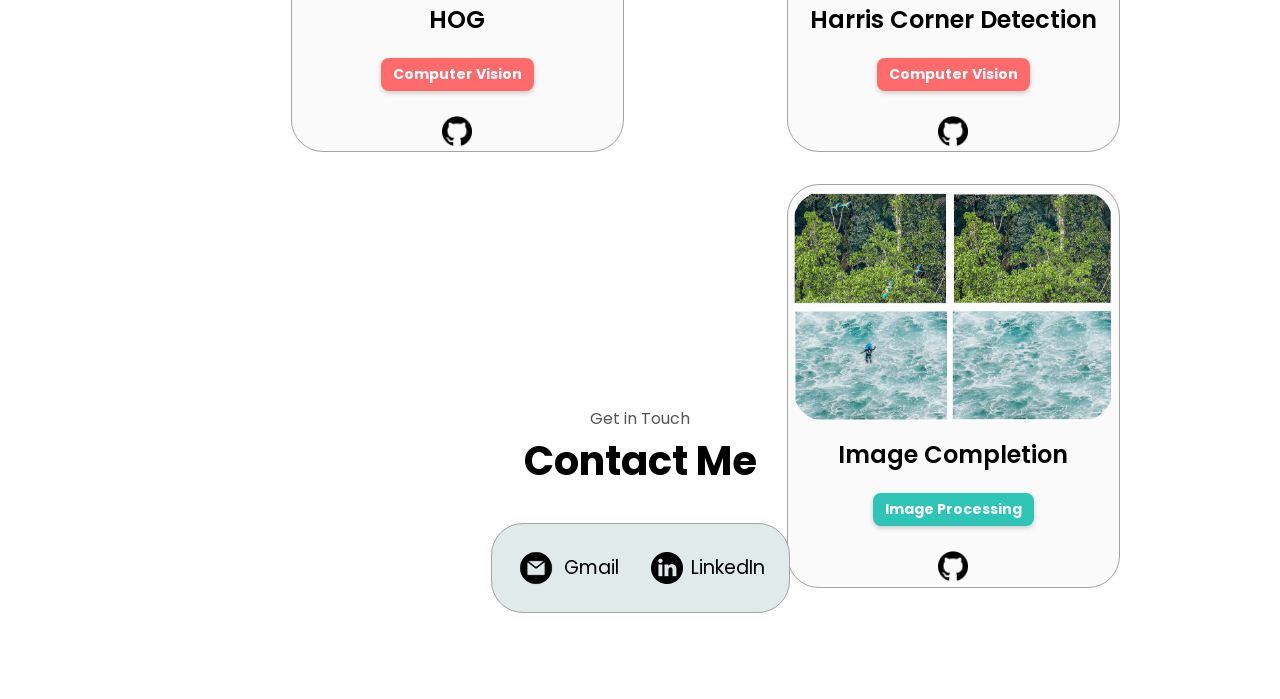
==== commit 990ee3a8: "Update index.html" ====
--- a/index.html
+++ b/index.html
@@ -103,7 +103,7 @@
             </div>
 
             <h2>Snuffy: Efficient Universal Approximating Whole Slide Image Classification Framework</h2> <div class="publication-author">
-              <p>Authors : Hossein Jafarinia, Alireza Alipanah, <b>Saeed Razavi</b>, Nahal Mirzaie and Mohammad Hossein Rohban</p>
+              <p>Authors : Hossein Jafarinia, Alireza Alipanah, Danial Hamdi, <b>Saeed Razavi</b>, Nahal Mirzaie and Mohammad Hossein Rohban</p>
             </div>
             <p>we introduce an innovative Sparse Transformer architecture and theoretically prove its universal approximability, featuring a new upper bound for the layer count.
               We additionally evaluate our method on both pathology and MIL datasets, showcasing its superiority on image and patch-level accuracies compared to the previous methods. </p>
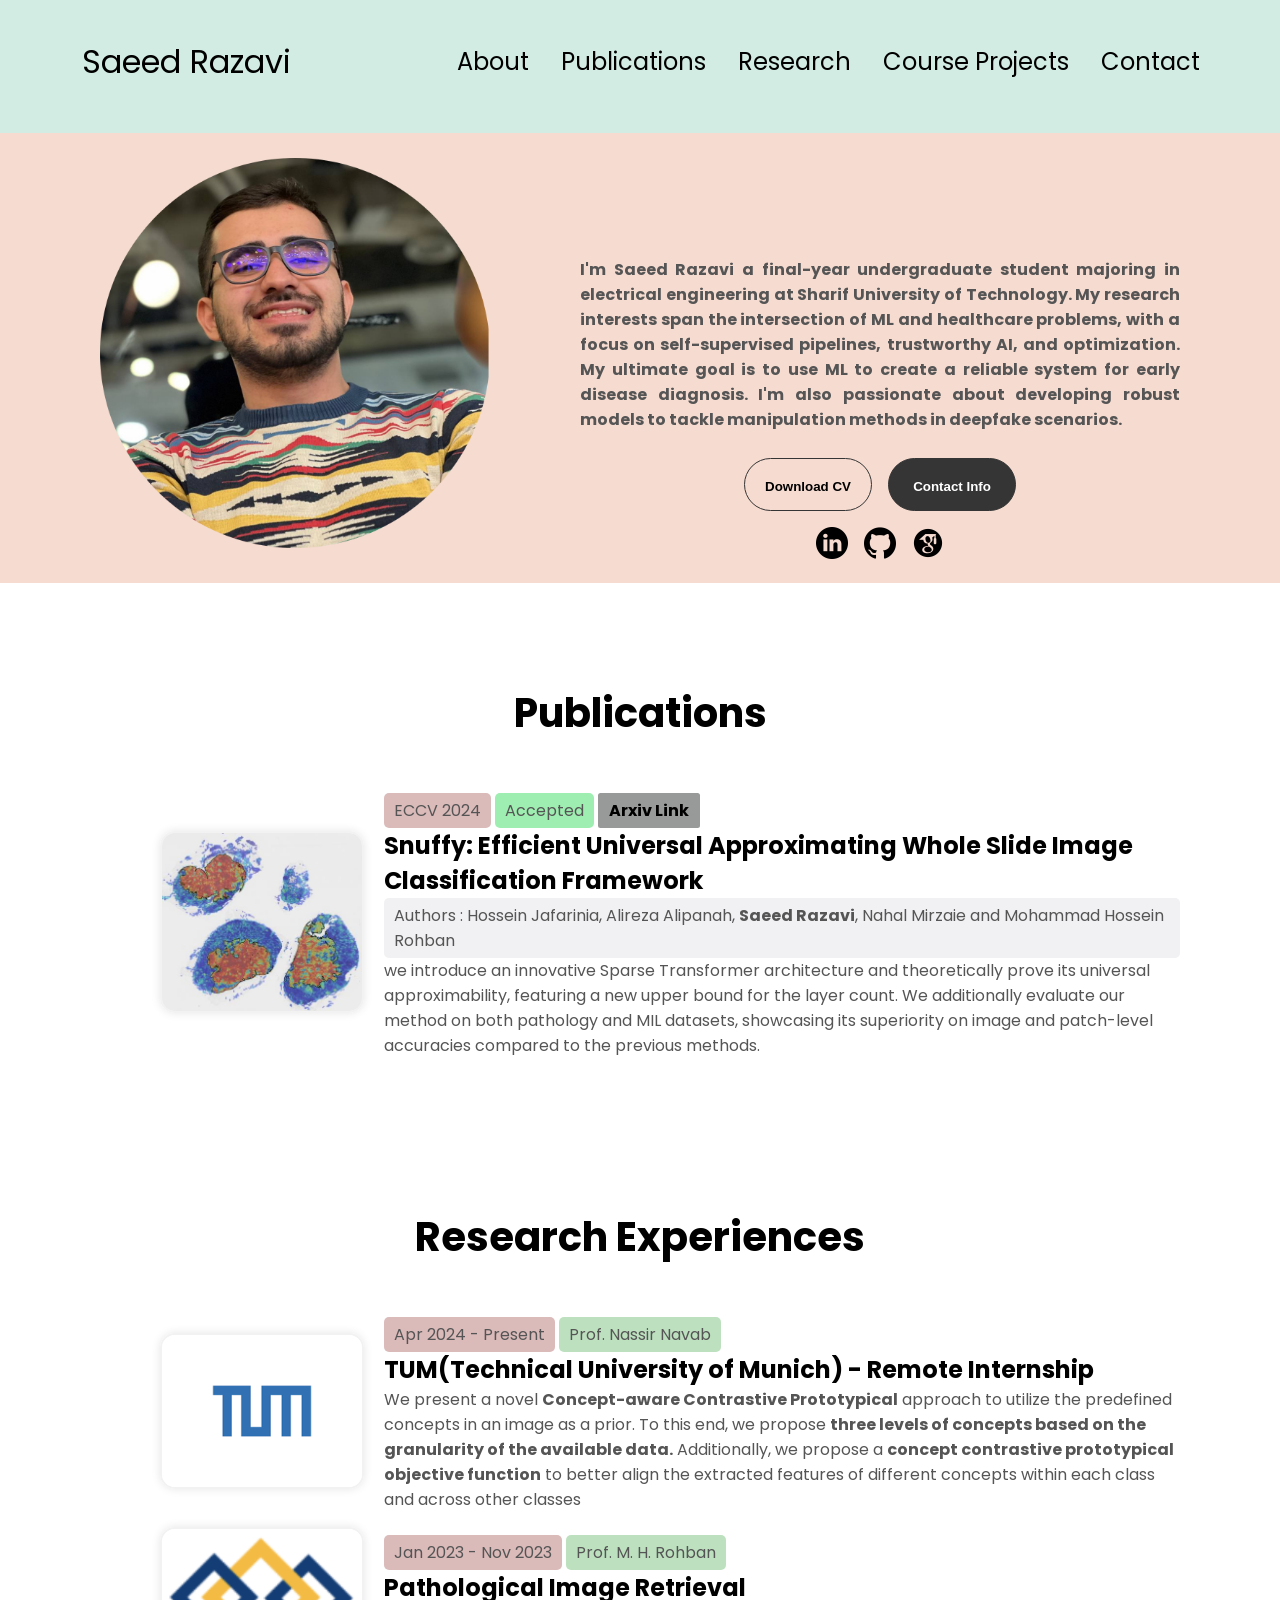
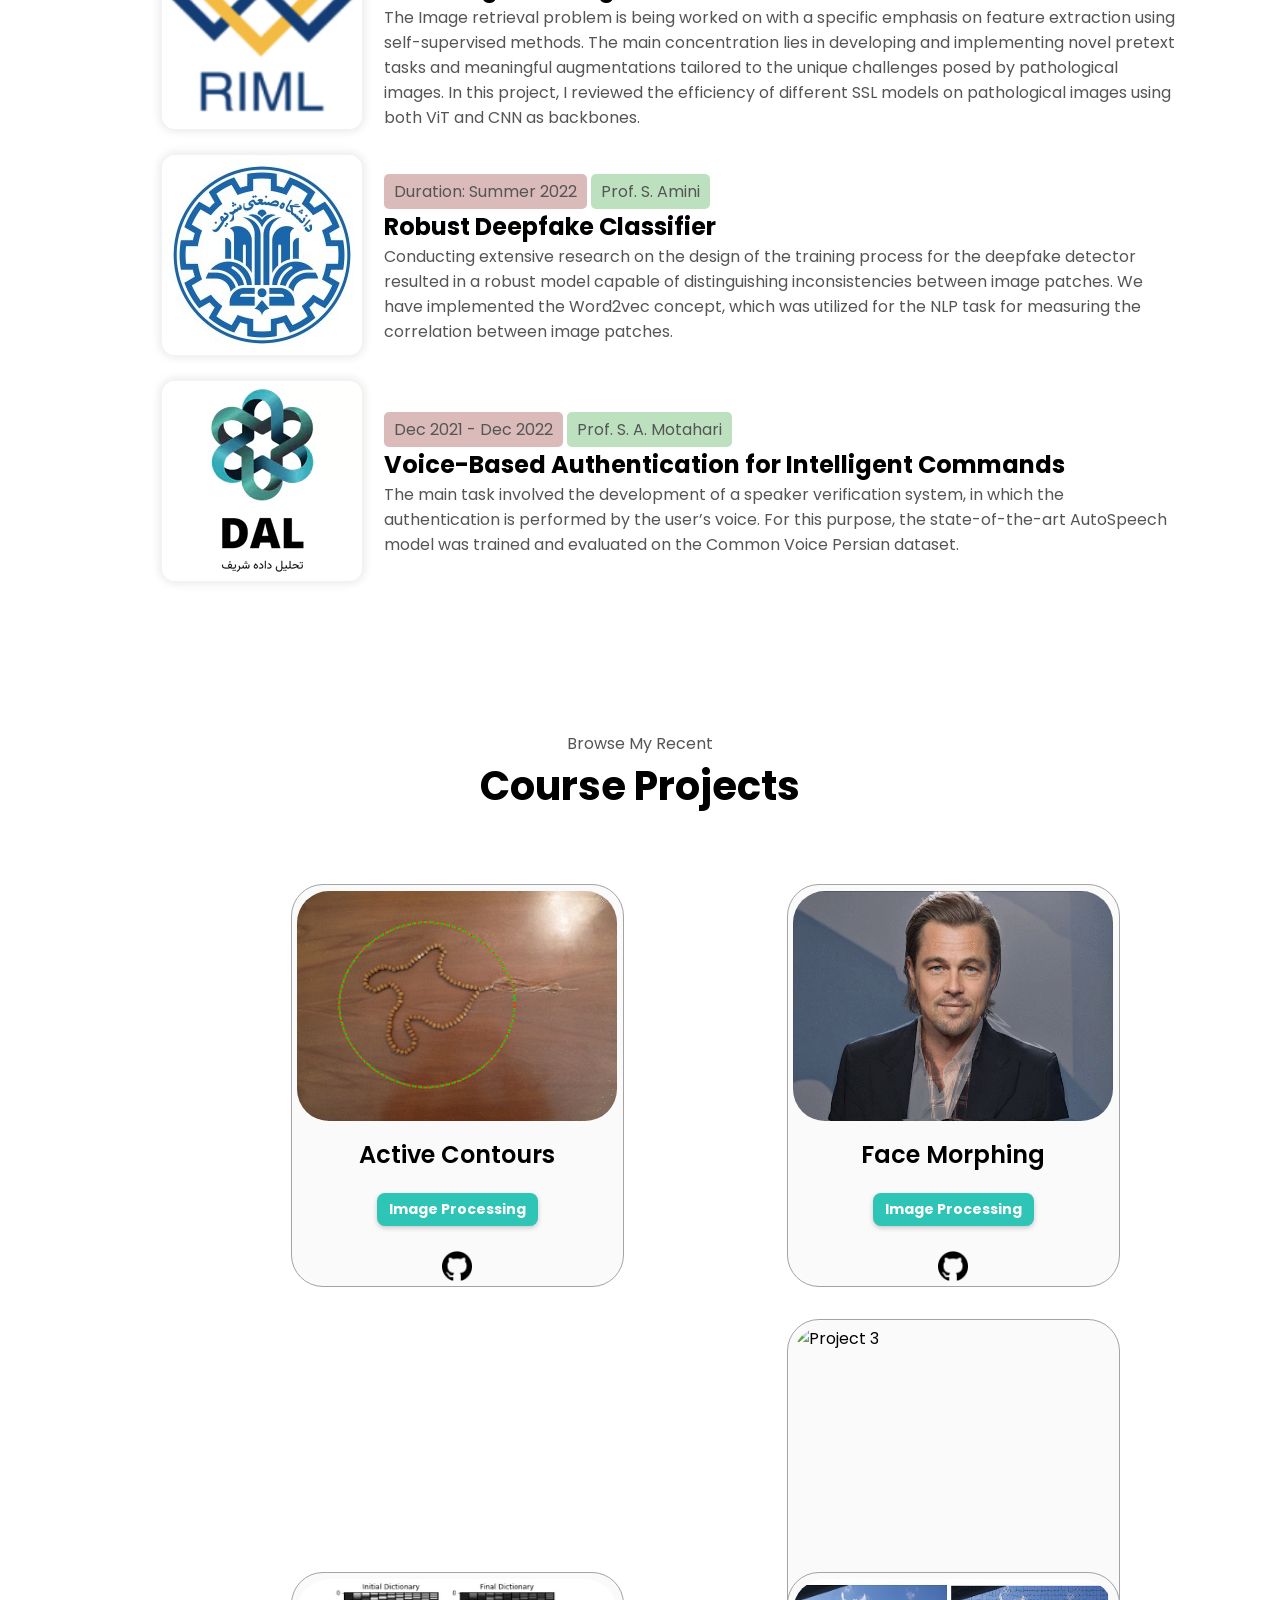
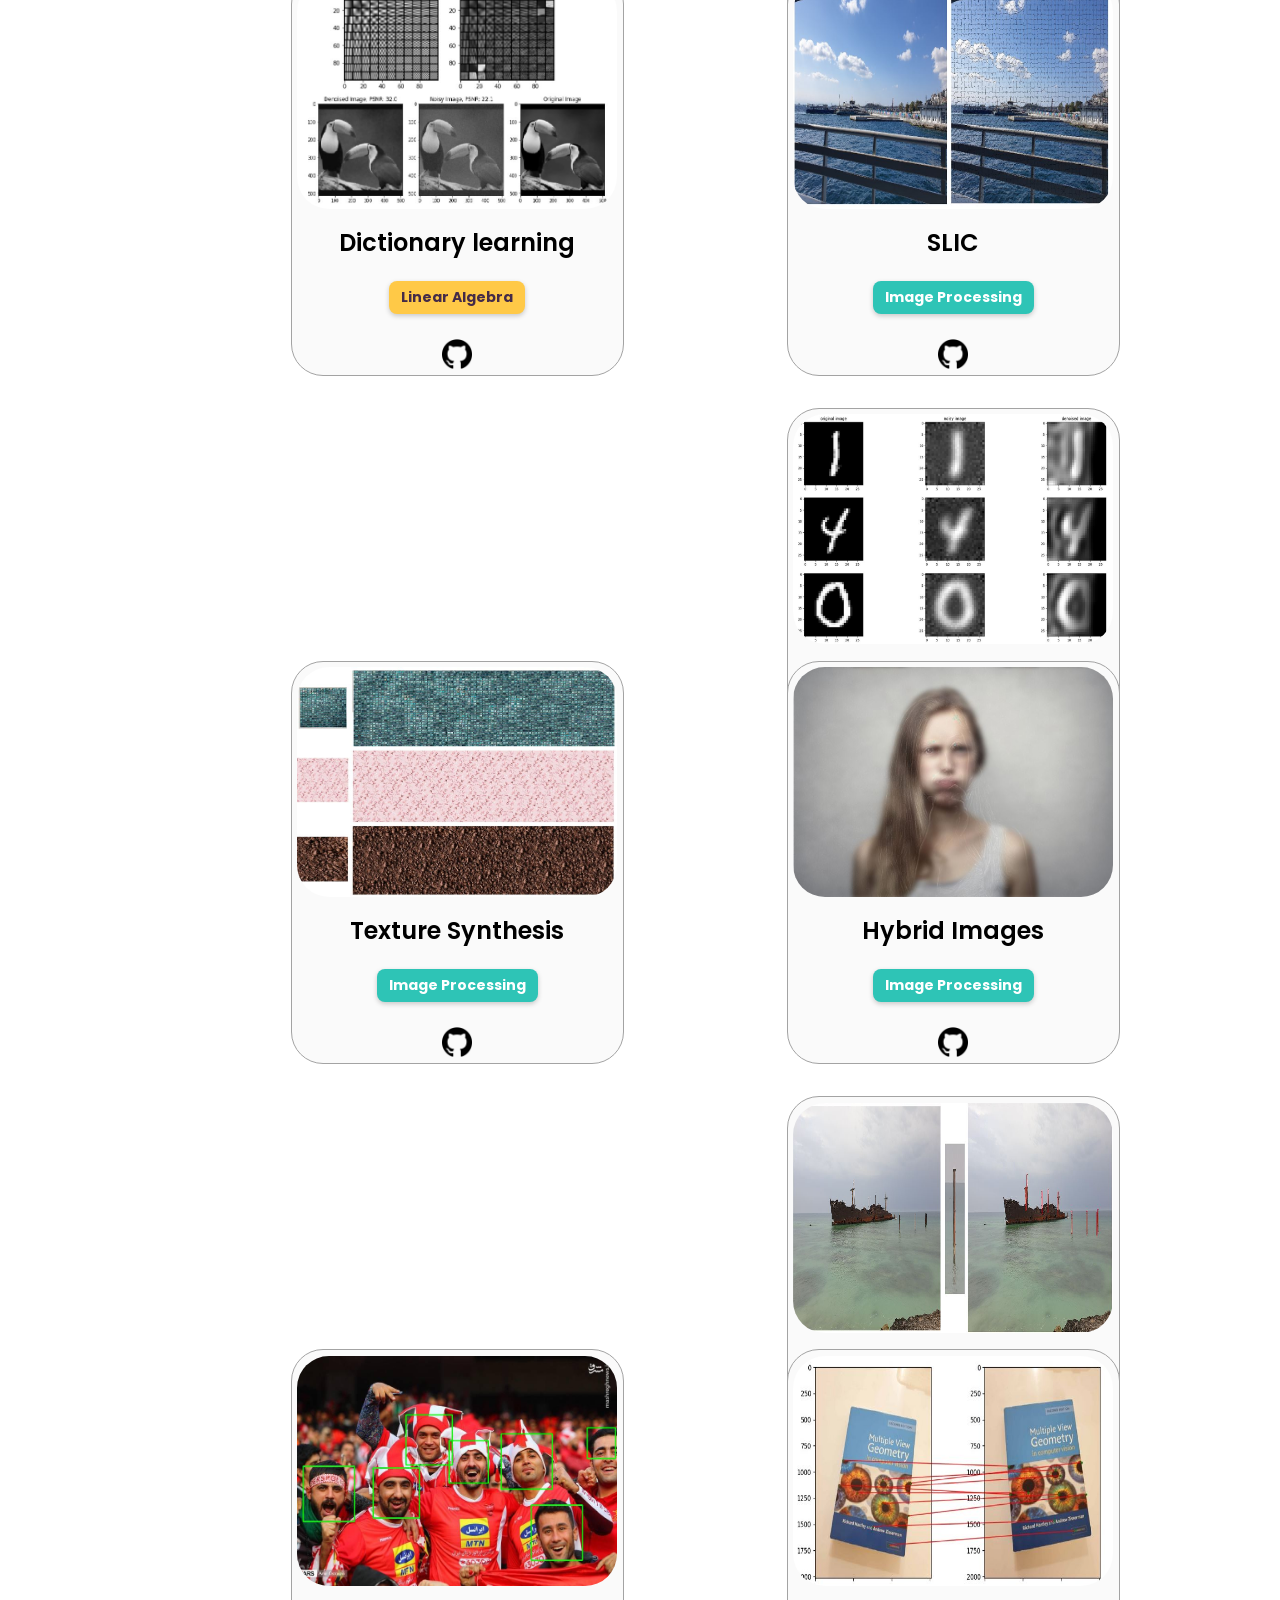
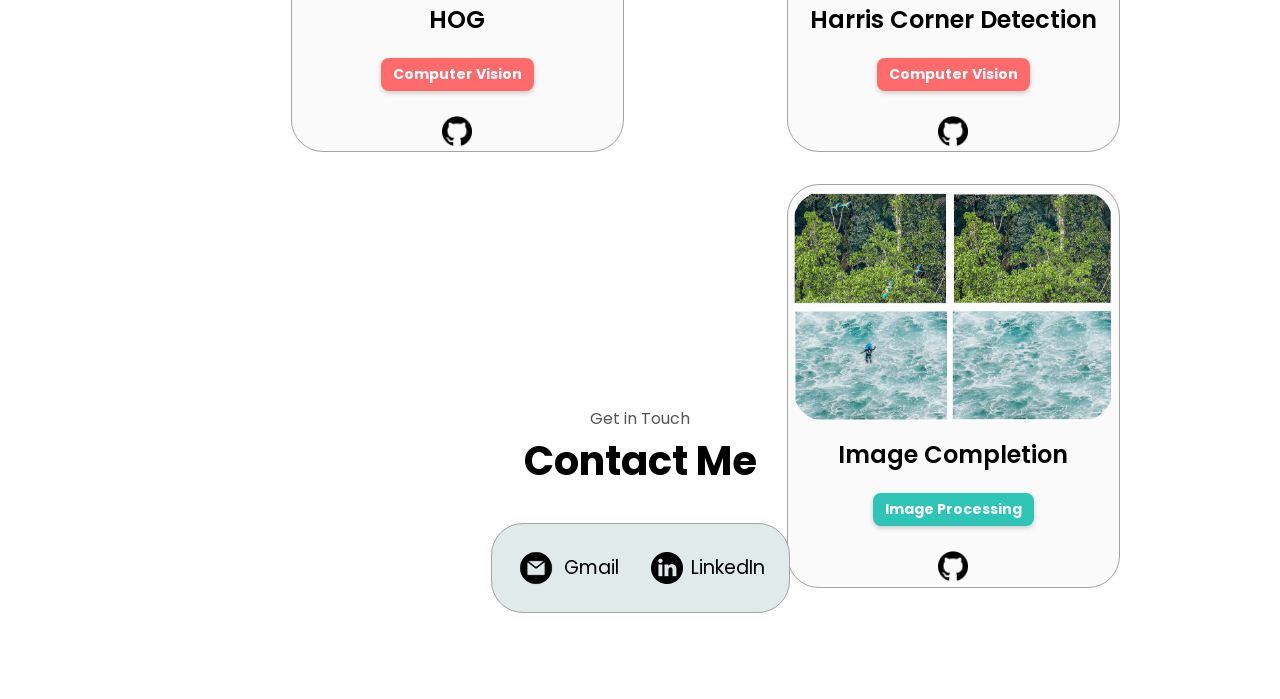
==== commit 2ec10166: "Update index.html" ====
--- a/index.html
+++ b/index.html
@@ -103,7 +103,7 @@
             </div>
 
             <h2>Snuffy: Efficient Universal Approximating Whole Slide Image Classification Framework</h2> <div class="publication-author">
-              <p>Authors : Hossein Jafarinia, Alireza Alipanah, Danial Hamdi, <b>Saeed Razavi</b>, Nahal Mirzaie and Mohammad Hossein Rohban</p>
+              <p>Authors : Hossein Jafarinia, Alireza Alipanah, <b>Saeed Razavi</b>, Nahal Mirzaie and Mohammad Hossein Rohban</p>
             </div>
             <p>we introduce an innovative Sparse Transformer architecture and theoretically prove its universal approximability, featuring a new upper bound for the layer count.
               We additionally evaluate our method on both pathology and MIL datasets, showcasing its superiority on image and patch-level accuracies compared to the previous methods. </p>
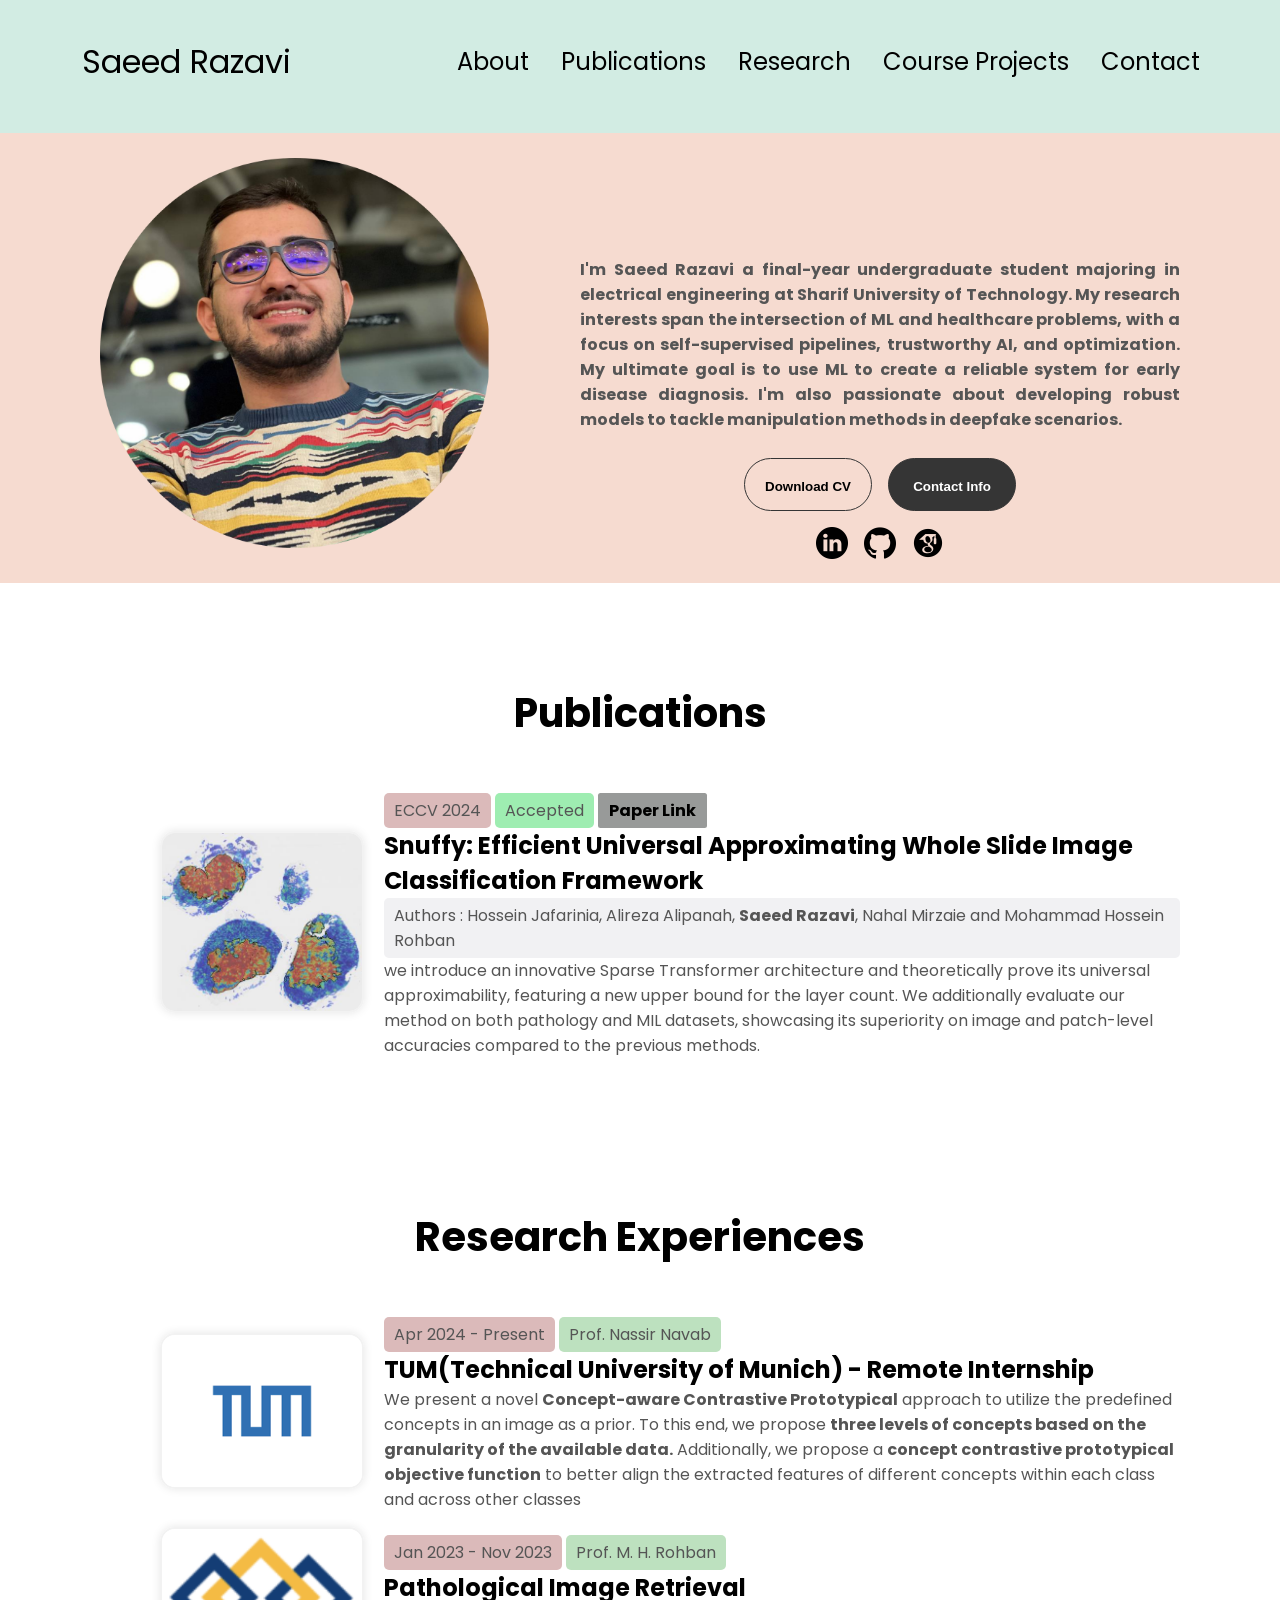
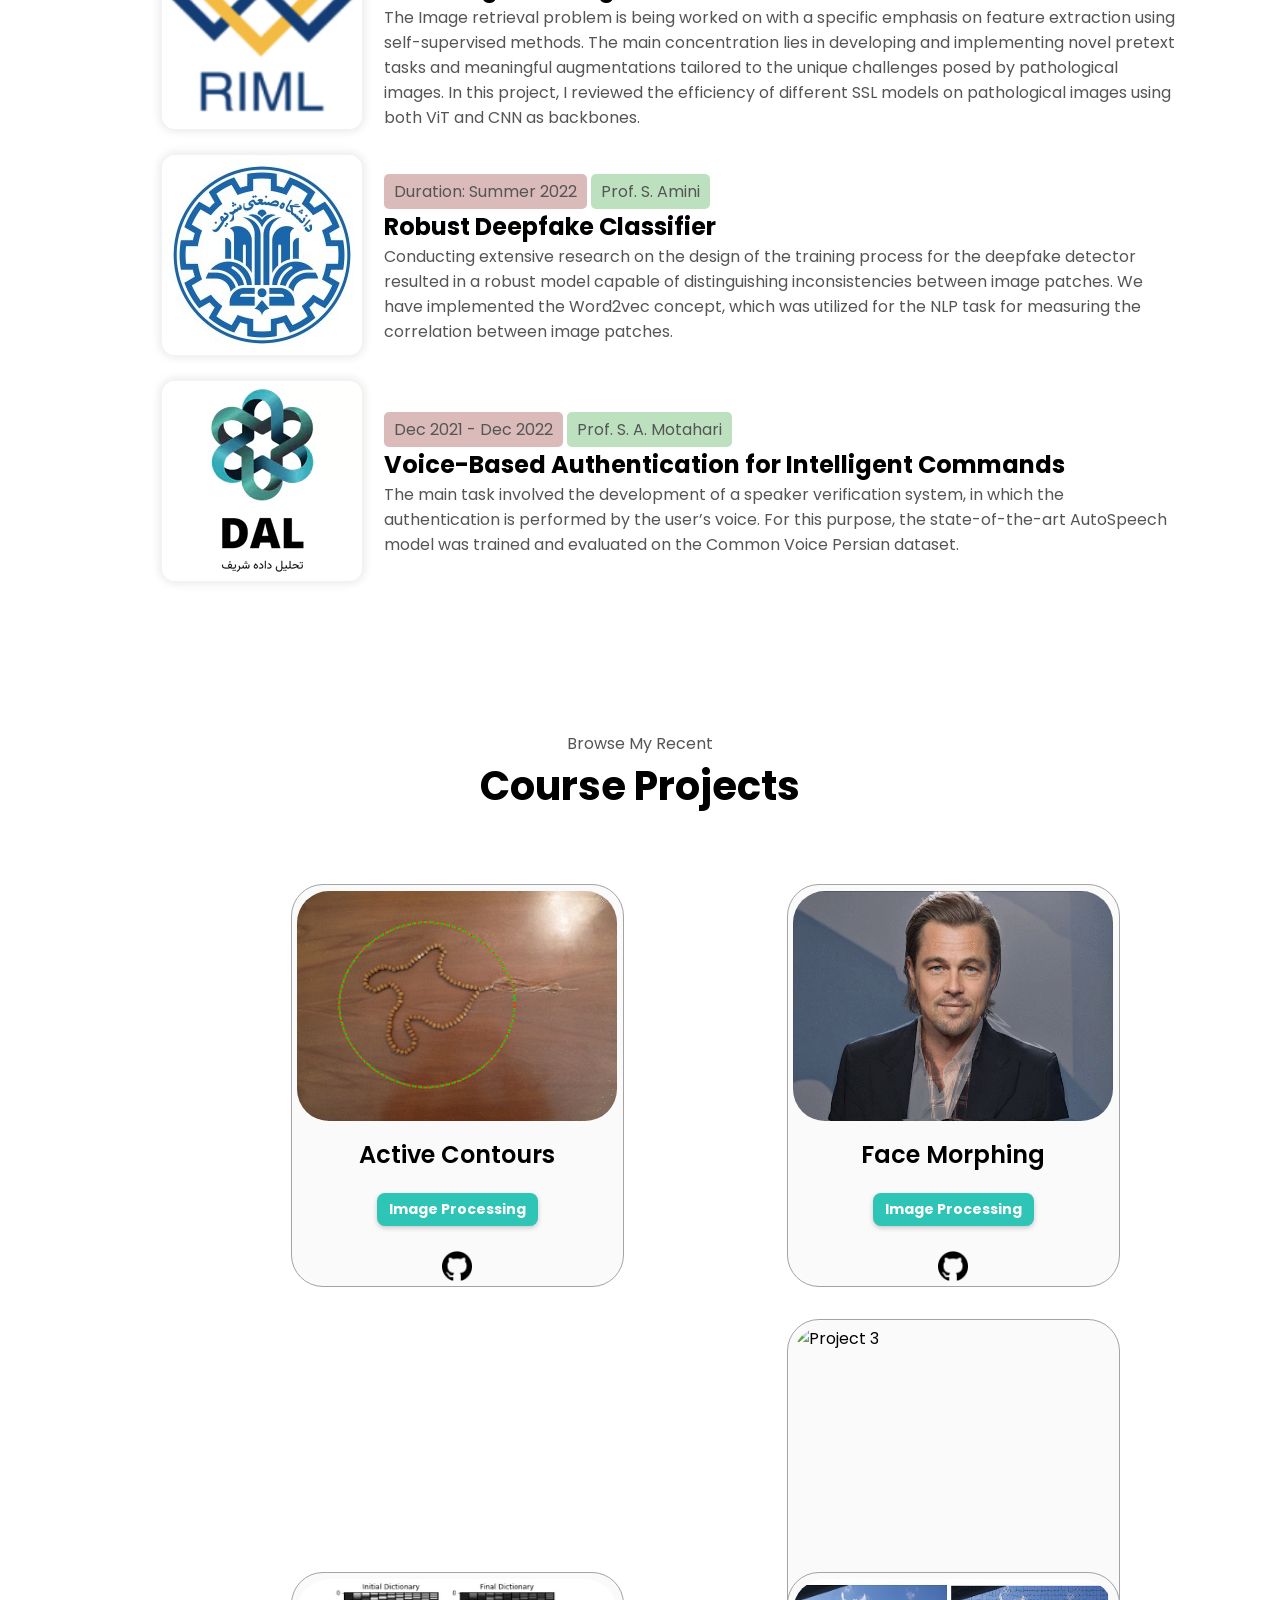
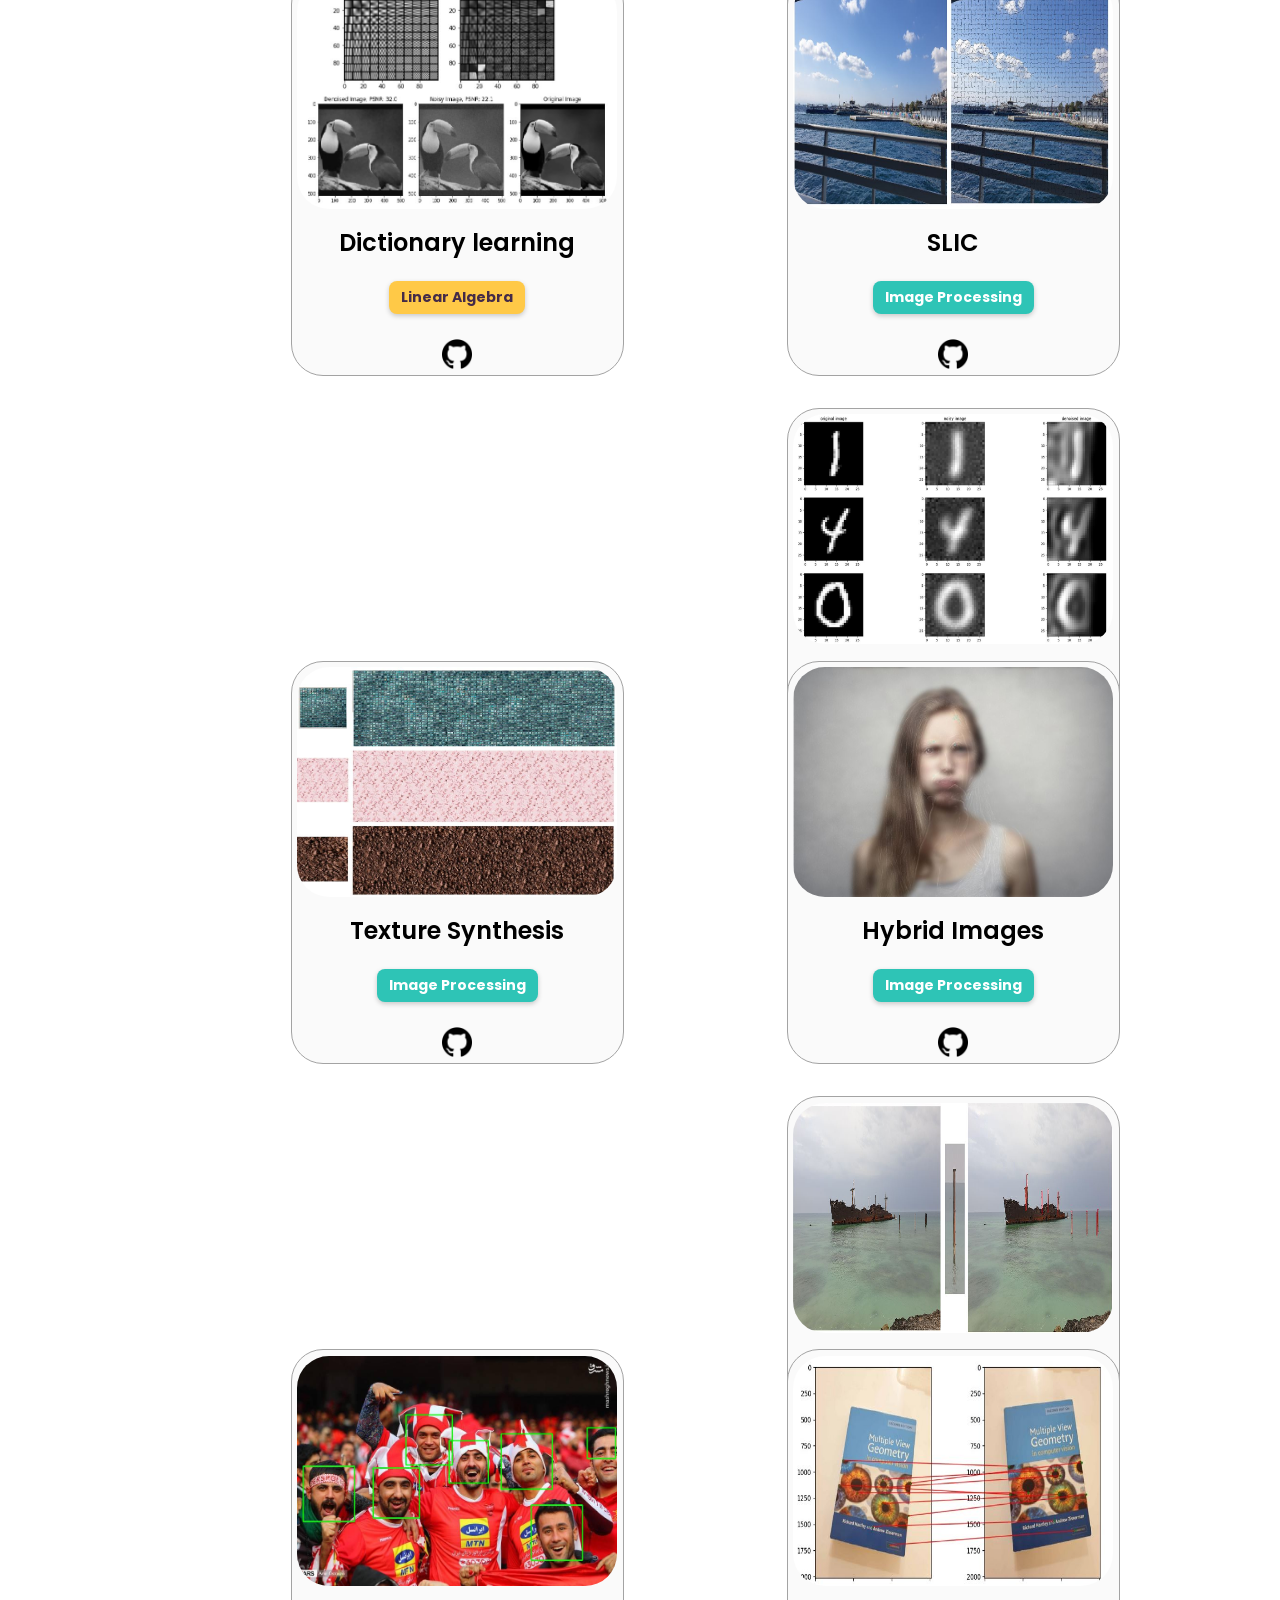
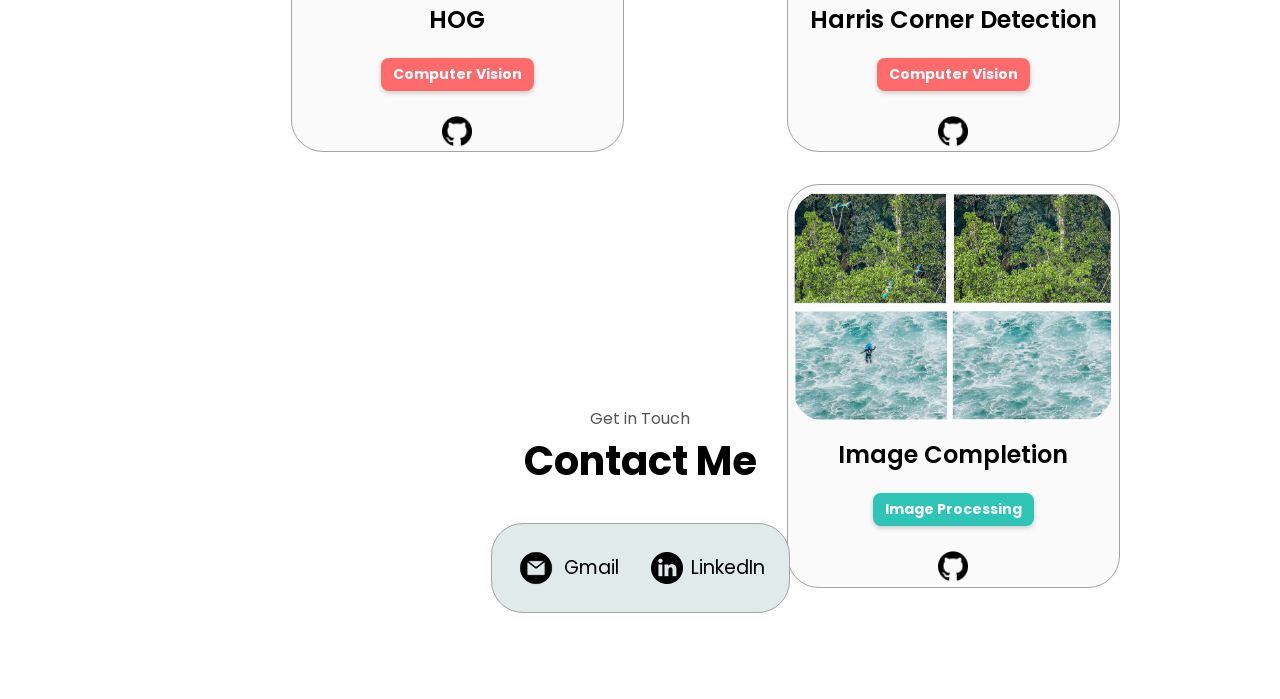
==== commit 5723cf9a: "Update index.html" ====
--- a/index.html
+++ b/index.html
@@ -99,7 +99,7 @@
             </div>
 
             <div class="publication-link">
-              <a href="https://arxiv.org/abs/2408.08258" class="publication-link">Arxiv Link</a>
+              <a href="https://eccv.ecva.net/virtual/2024/poster/1164" class="publication-link">Paper Link</a>
             </div>
 
             <h2>Snuffy: Efficient Universal Approximating Whole Slide Image Classification Framework</h2> <div class="publication-author">
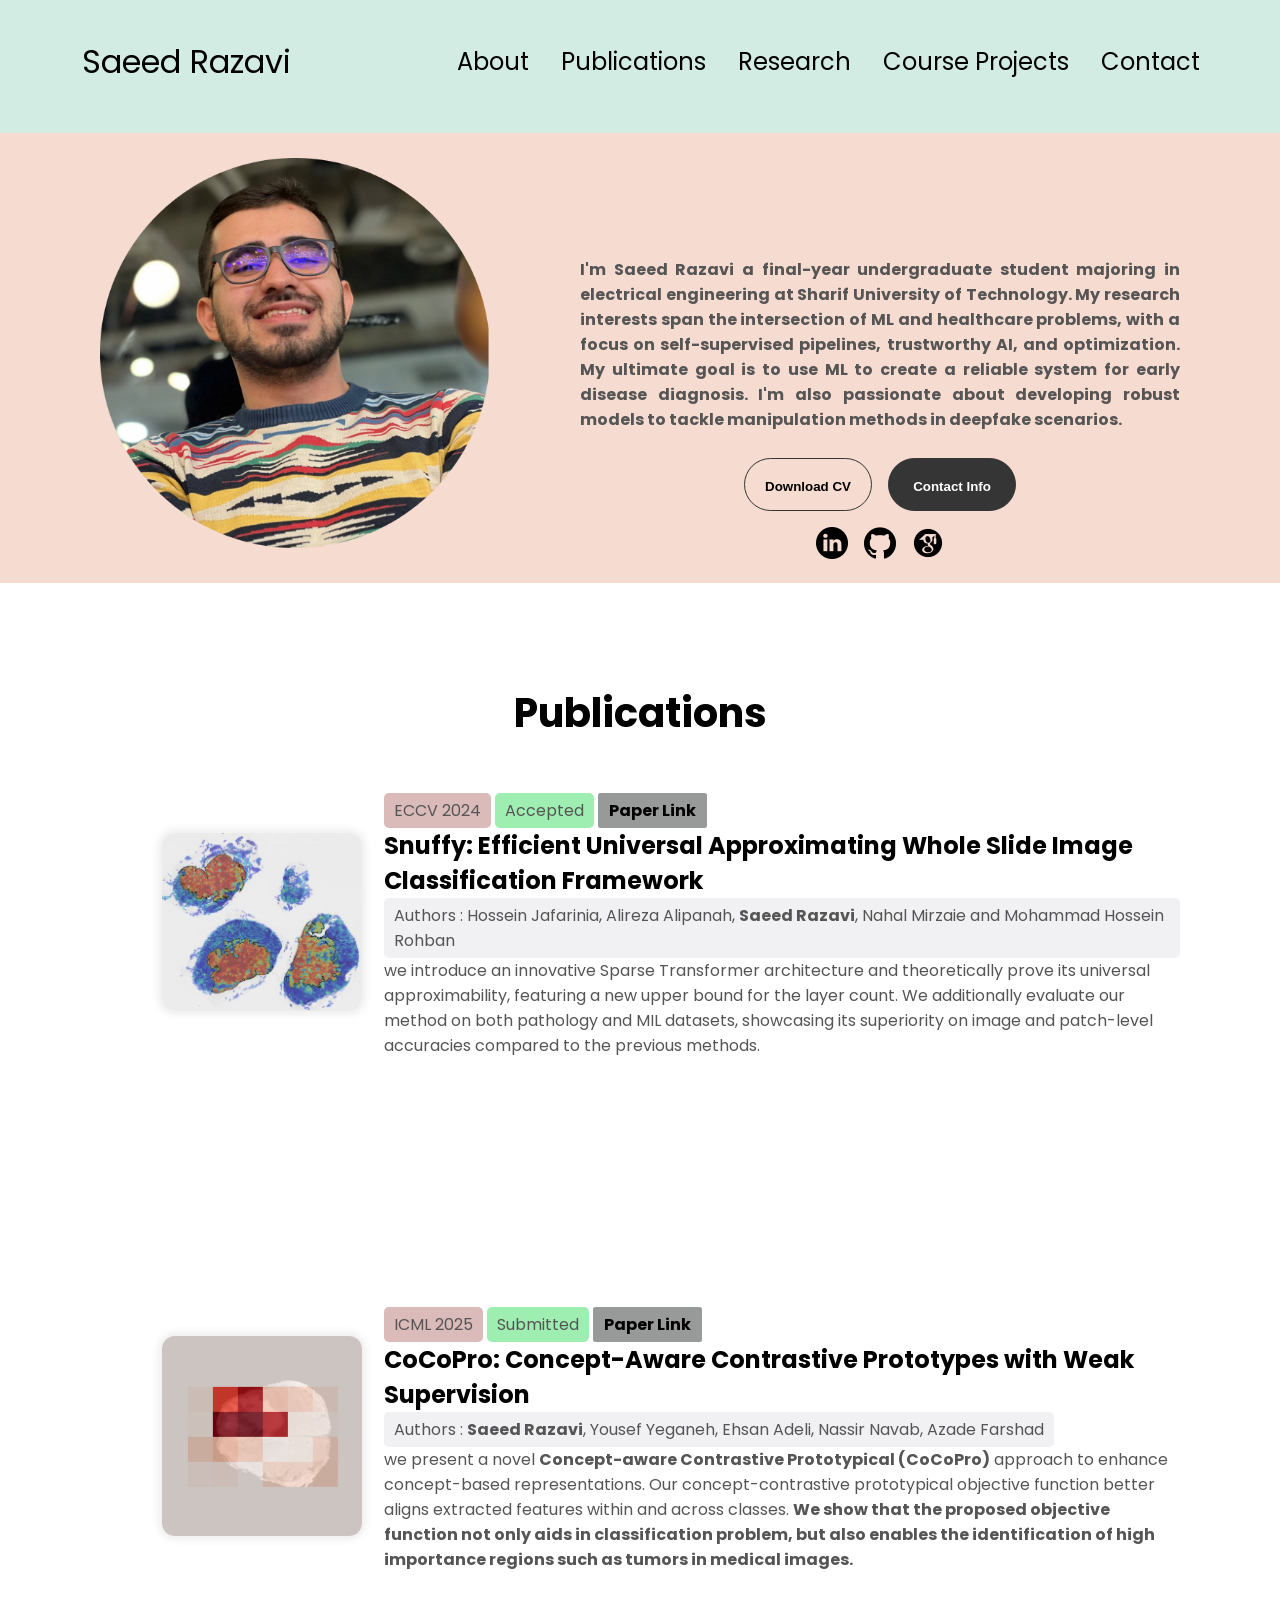
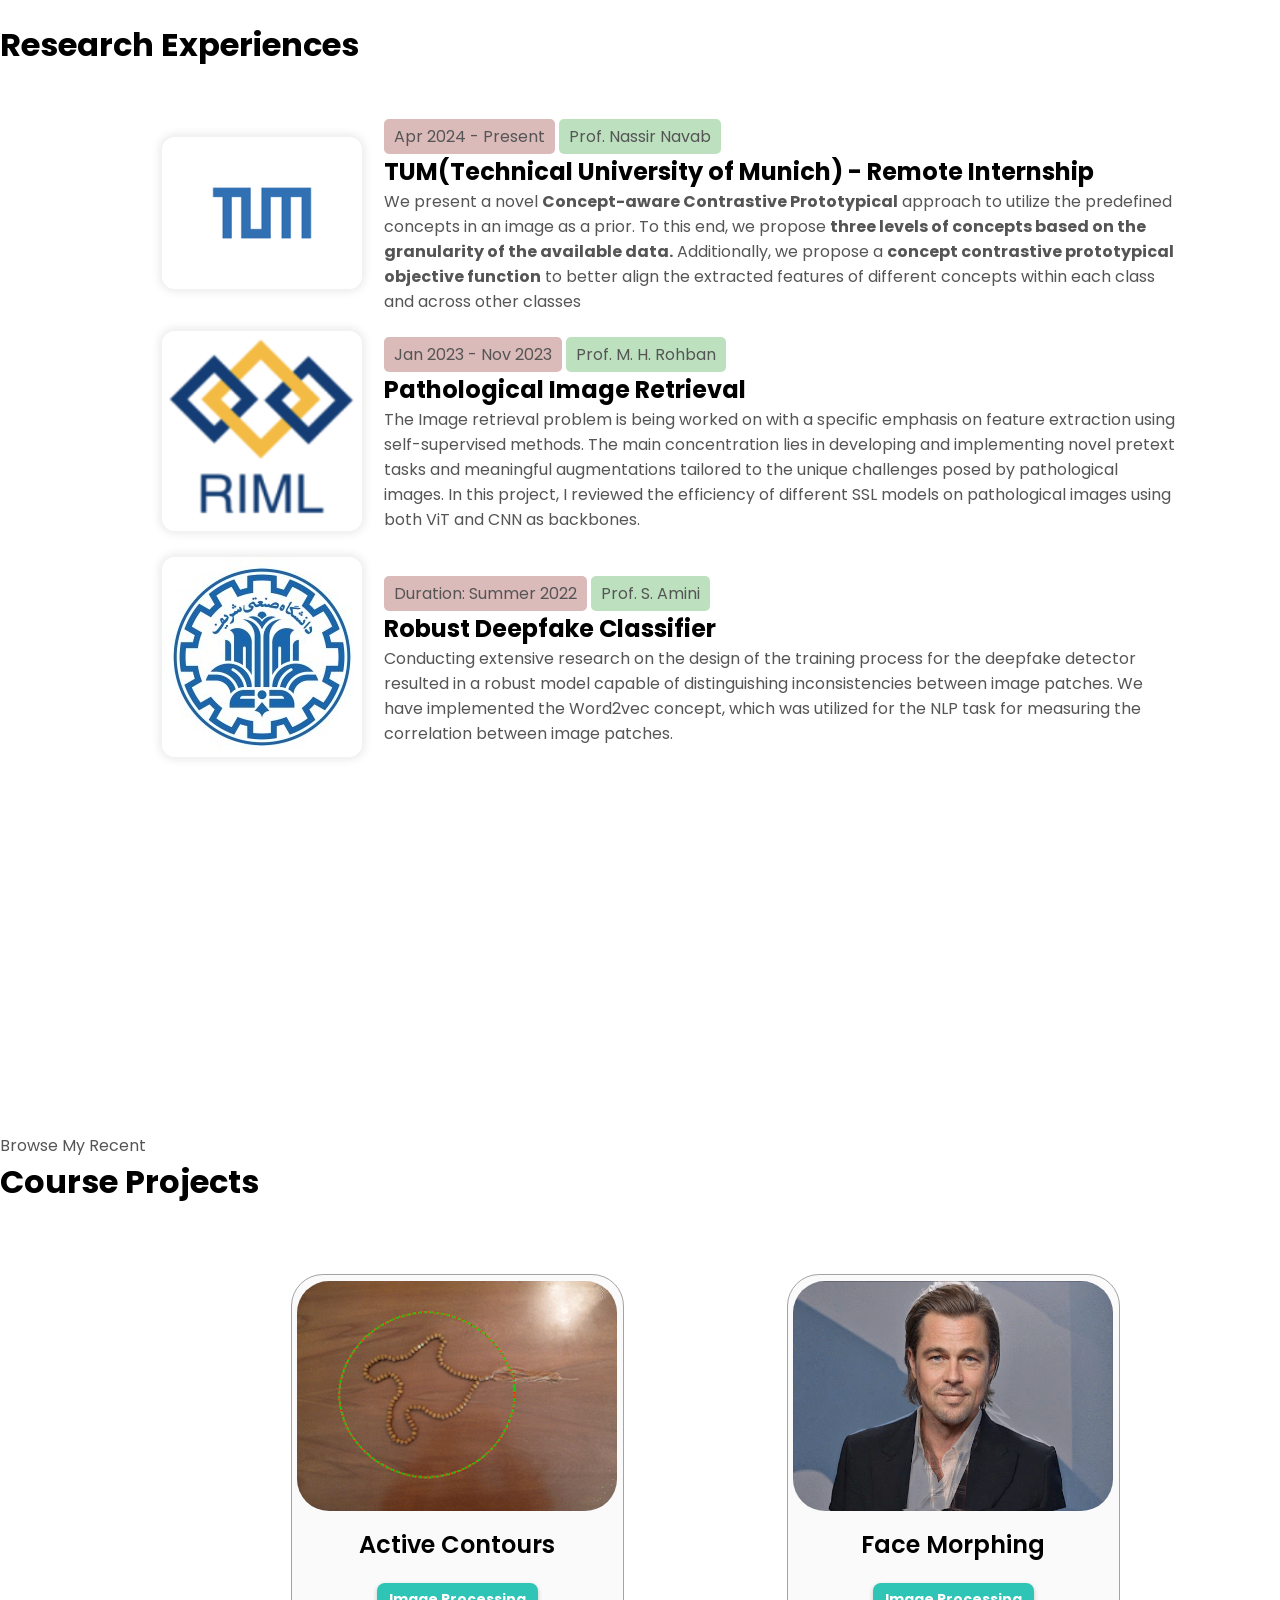
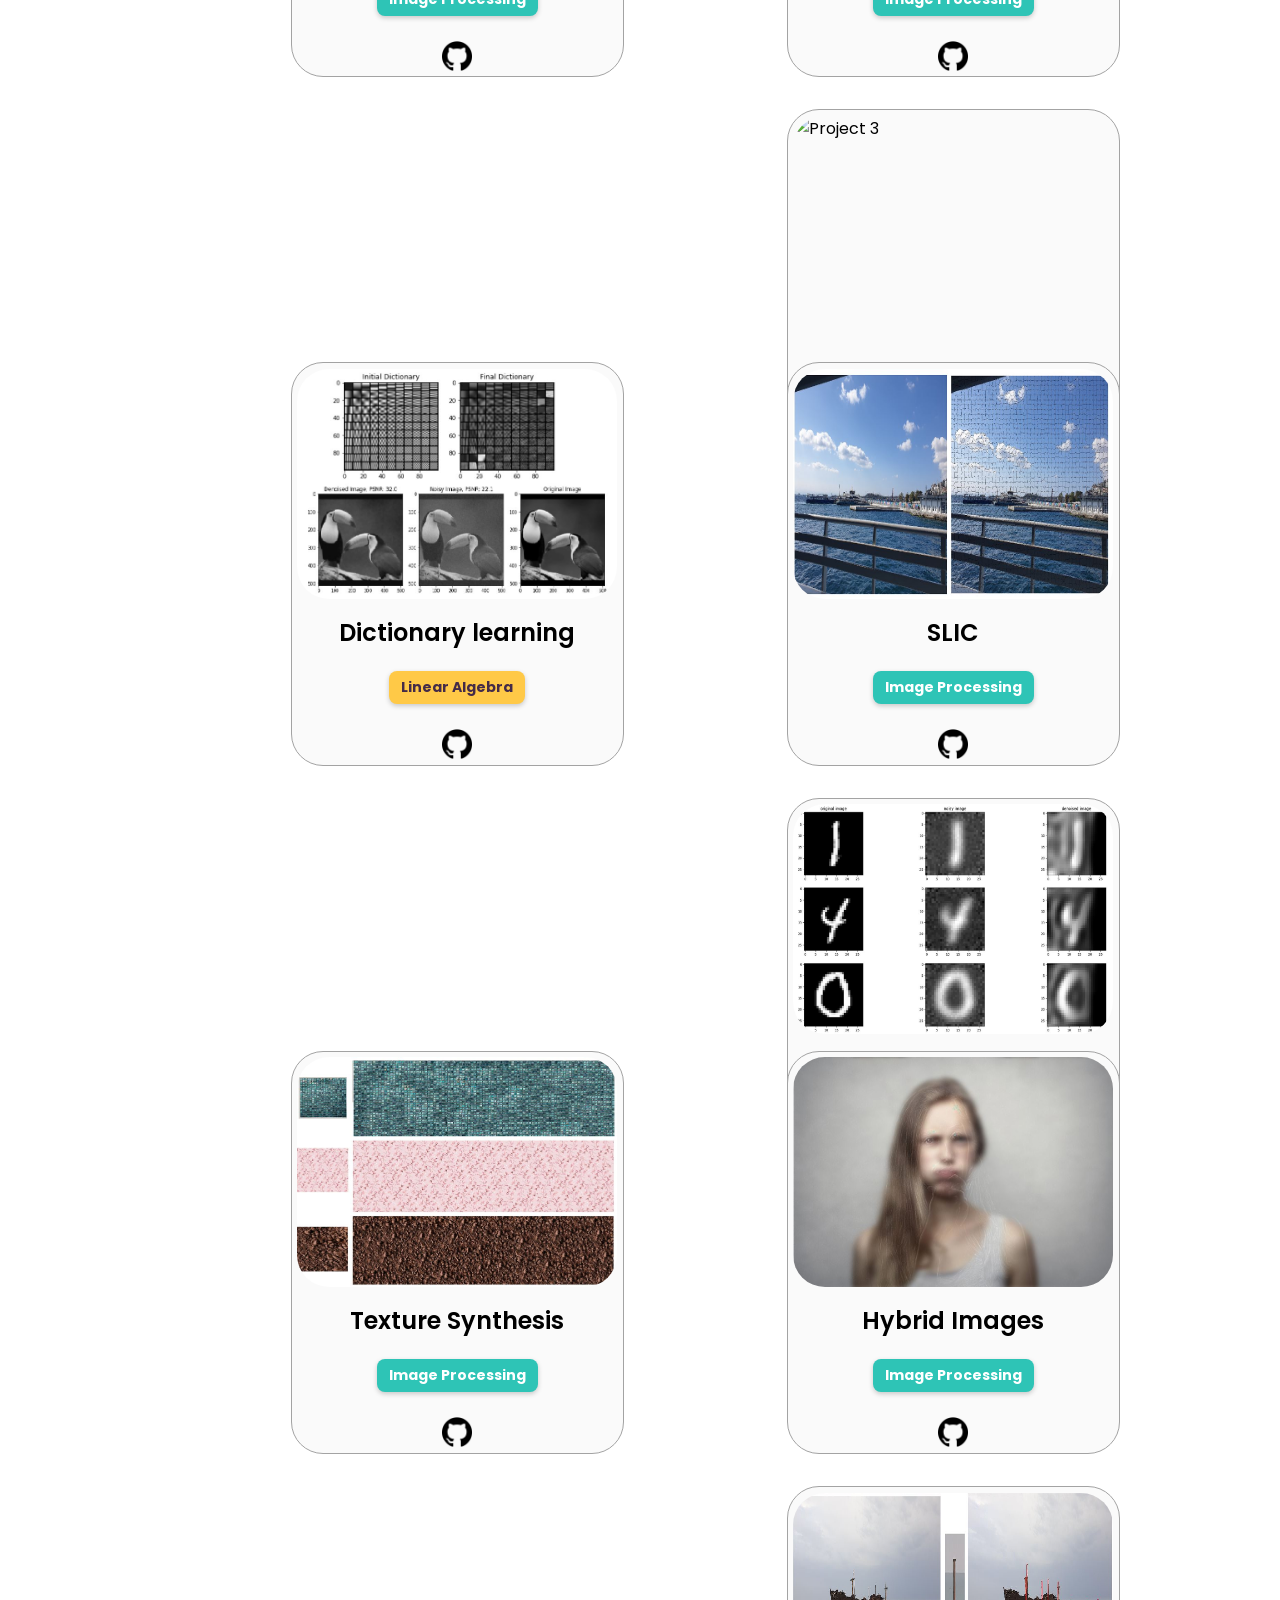
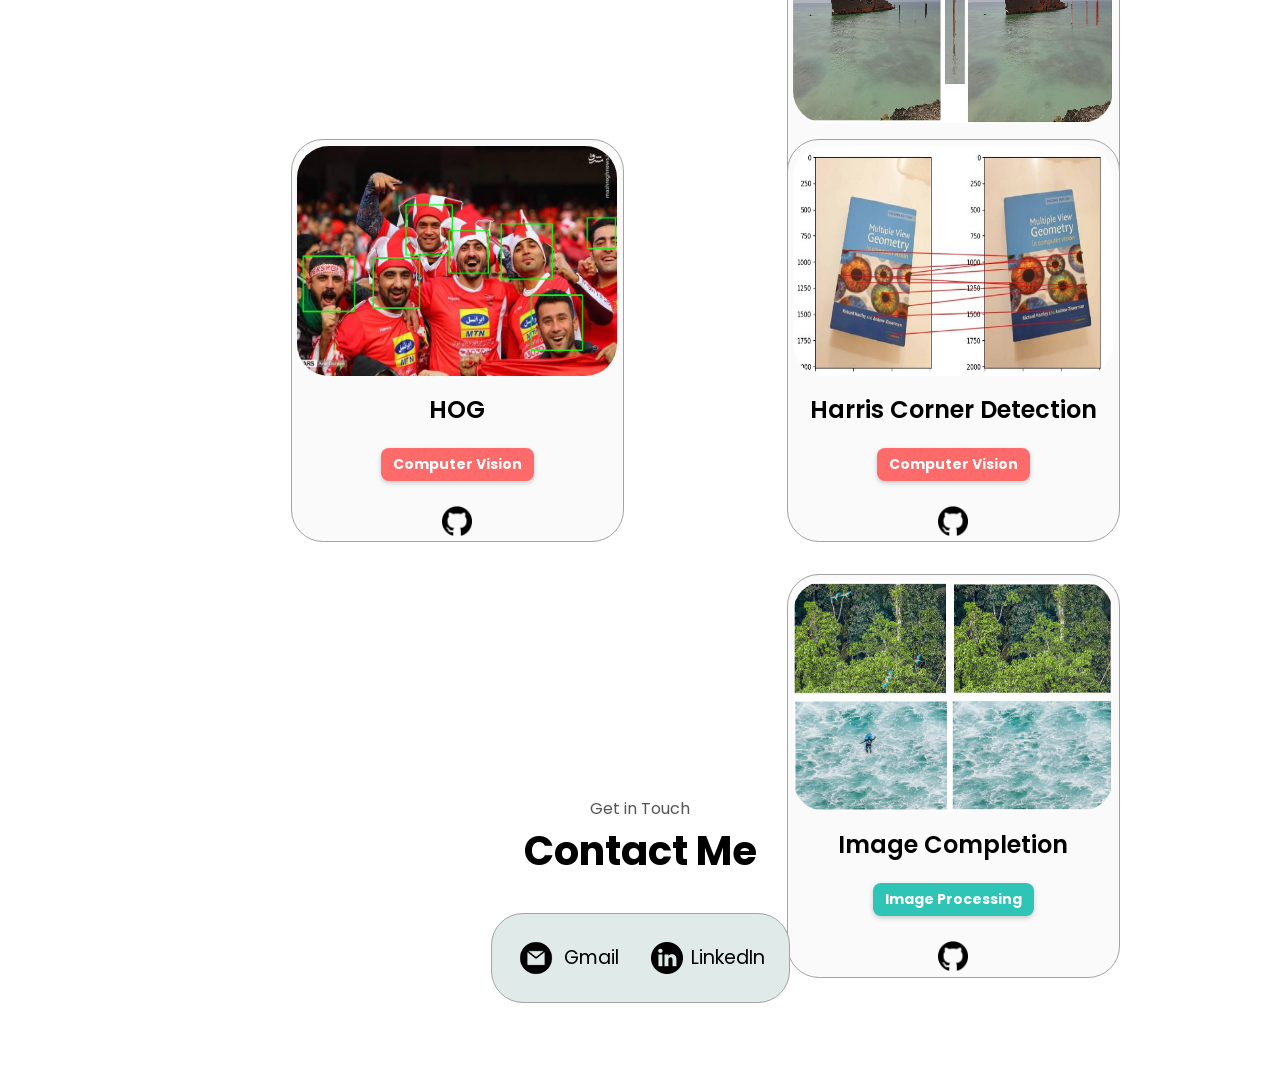
==== commit 5cdb9484: "Update index.html" ====
--- a/index.html
+++ b/index.html
@@ -112,9 +112,43 @@
         <!-- Add more research rows as needed -->
       </div>
     </section>
-    
-
-    <h1 class="title">Research Experiences</h1>
+
+    <section id="publication">
+      <div class="publication-container">
+        <div class="publication-row">
+          <div class="publication-image">
+            <img src="assets/pub2.png" alt=" PUB image"
+            class="keke"            >
+          </div>
+          
+          <div class="publication-description">
+            <div class="publication-conf">
+              <p>ICML 2025</p>
+            </div>
+
+            <div class="publication-status">
+              <p>Submitted</p>
+            </div>
+
+            <div class="publication-link">
+              <a href="https://drive.google.com/file/d/15mlEkCgcp_enj-Ij-rnWUu3kPmayczxz/view?usp=drive_link" class="publication-link">Paper Link</a>
+            </div>
+
+            <h2>CoCoPro: Concept-Aware Contrastive Prototypes with Weak Supervision
+            </h2> <div class="publication-author">
+              <p>Authors : <b>Saeed Razavi</b>, Yousef Yeganeh, Ehsan Adeli, Nassir Navab, Azade Farshad</p>
+            </div>
+            <p>we present a novel <b>Concept-aware Contrastive Prototypical (CoCoPro)</b> approach to enhance concept-based representations. Our concept-contrastive prototypical objective function
+               better aligns extracted features within and across classes. <b>We show that the proposed objective function not only aids in classification problem, but also enables the
+                identification of high importance regions such as tumors in medical images.</b> </p>
+          </div>
+        </div>
+        <!-- Add more research rows as needed -->
+      </div>
+    </section>  
+    
+
+    <h1 class="title2">Research Experiences</h1>
 
     <section id="research">
       <div class="research-container">
@@ -179,7 +213,7 @@
             <p>Conducting extensive research on the design of the training process for the deepfake detector resulted in a robust model capable of distinguishing inconsistencies between image patches. We have implemented the Word2vec concept, which was utilized for the NLP task for measuring the correlation between image patches. </p>
           </div>
         </div>
-
+<!-- 
         <div class="research-row">
           <div class="research-image">
             <img src="assets/dal.webp" alt="Lab 2 Image">
@@ -196,16 +230,16 @@
               in which the authentication is performed by the user’s voice. For this purpose, the state-of-the-art
               AutoSpeech model was trained and evaluated on the Common Voice Persian dataset.</p>
           </div>
-        </div>
+        </div> -->
 
         <!-- Add more research rows as needed -->
-      </div>
+      <!-- </div> -->
     </section>
     
     
       
-    <p class="section__text__p1">Browse My Recent</p>
-    <h1 class="title">Course Projects</h1>
+    <p class="section__text__p3">Browse My Recent</p>
+    <h1 class="title3">Course Projects</h1>
     <section id="projects">
       <div class="experience-details-container">
         <div class="about-containers">
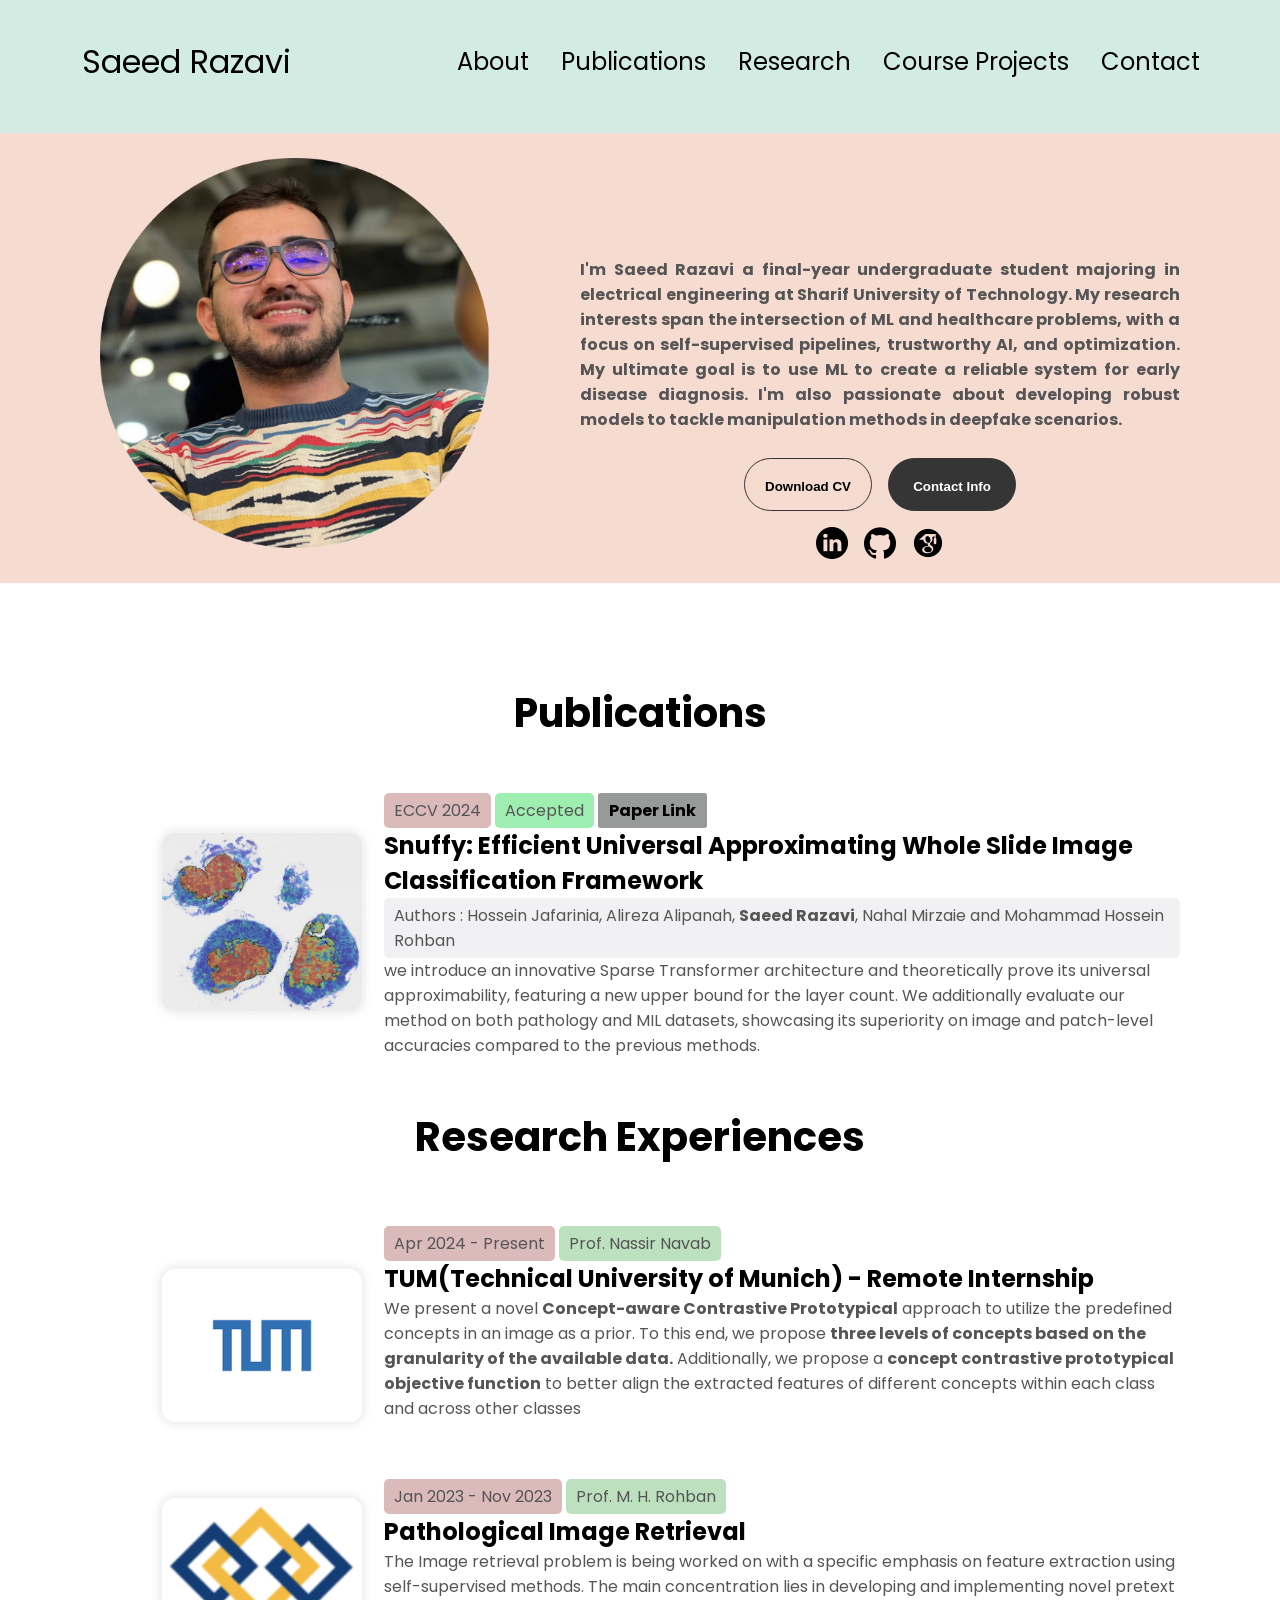
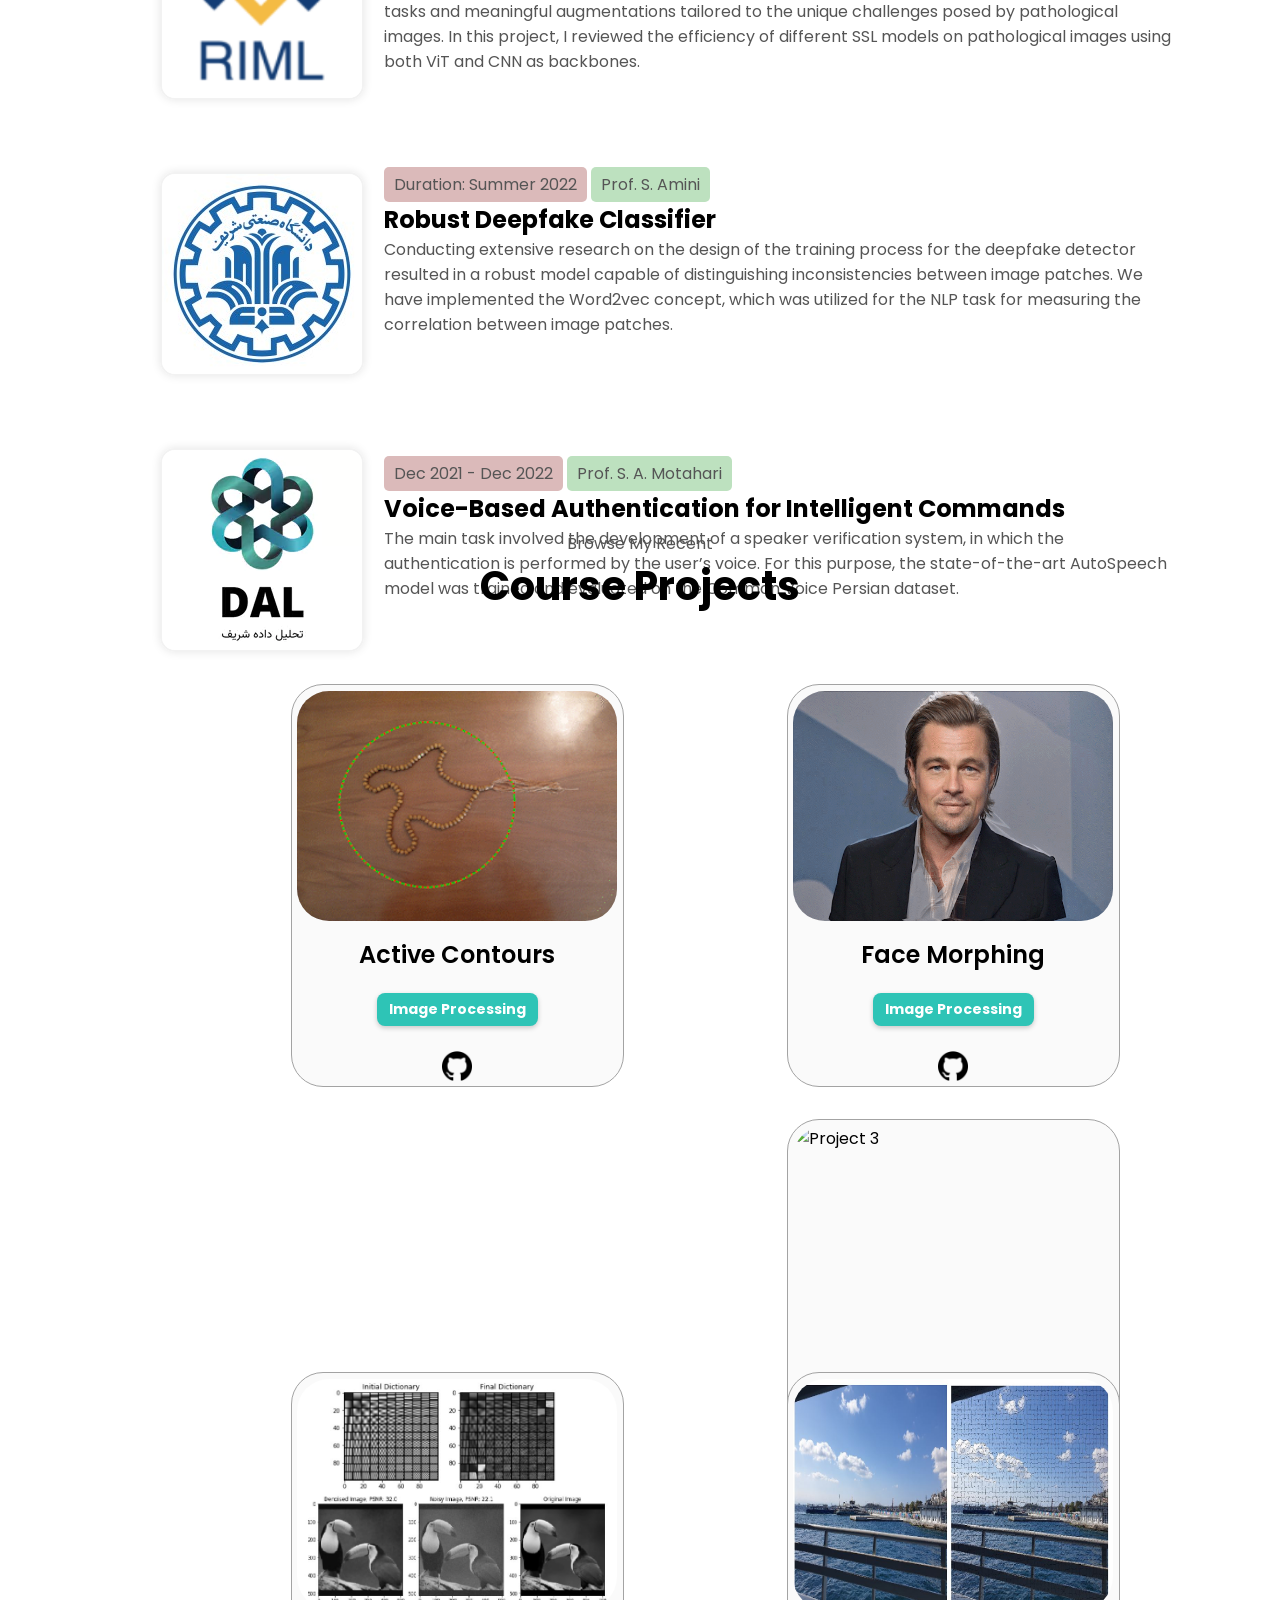
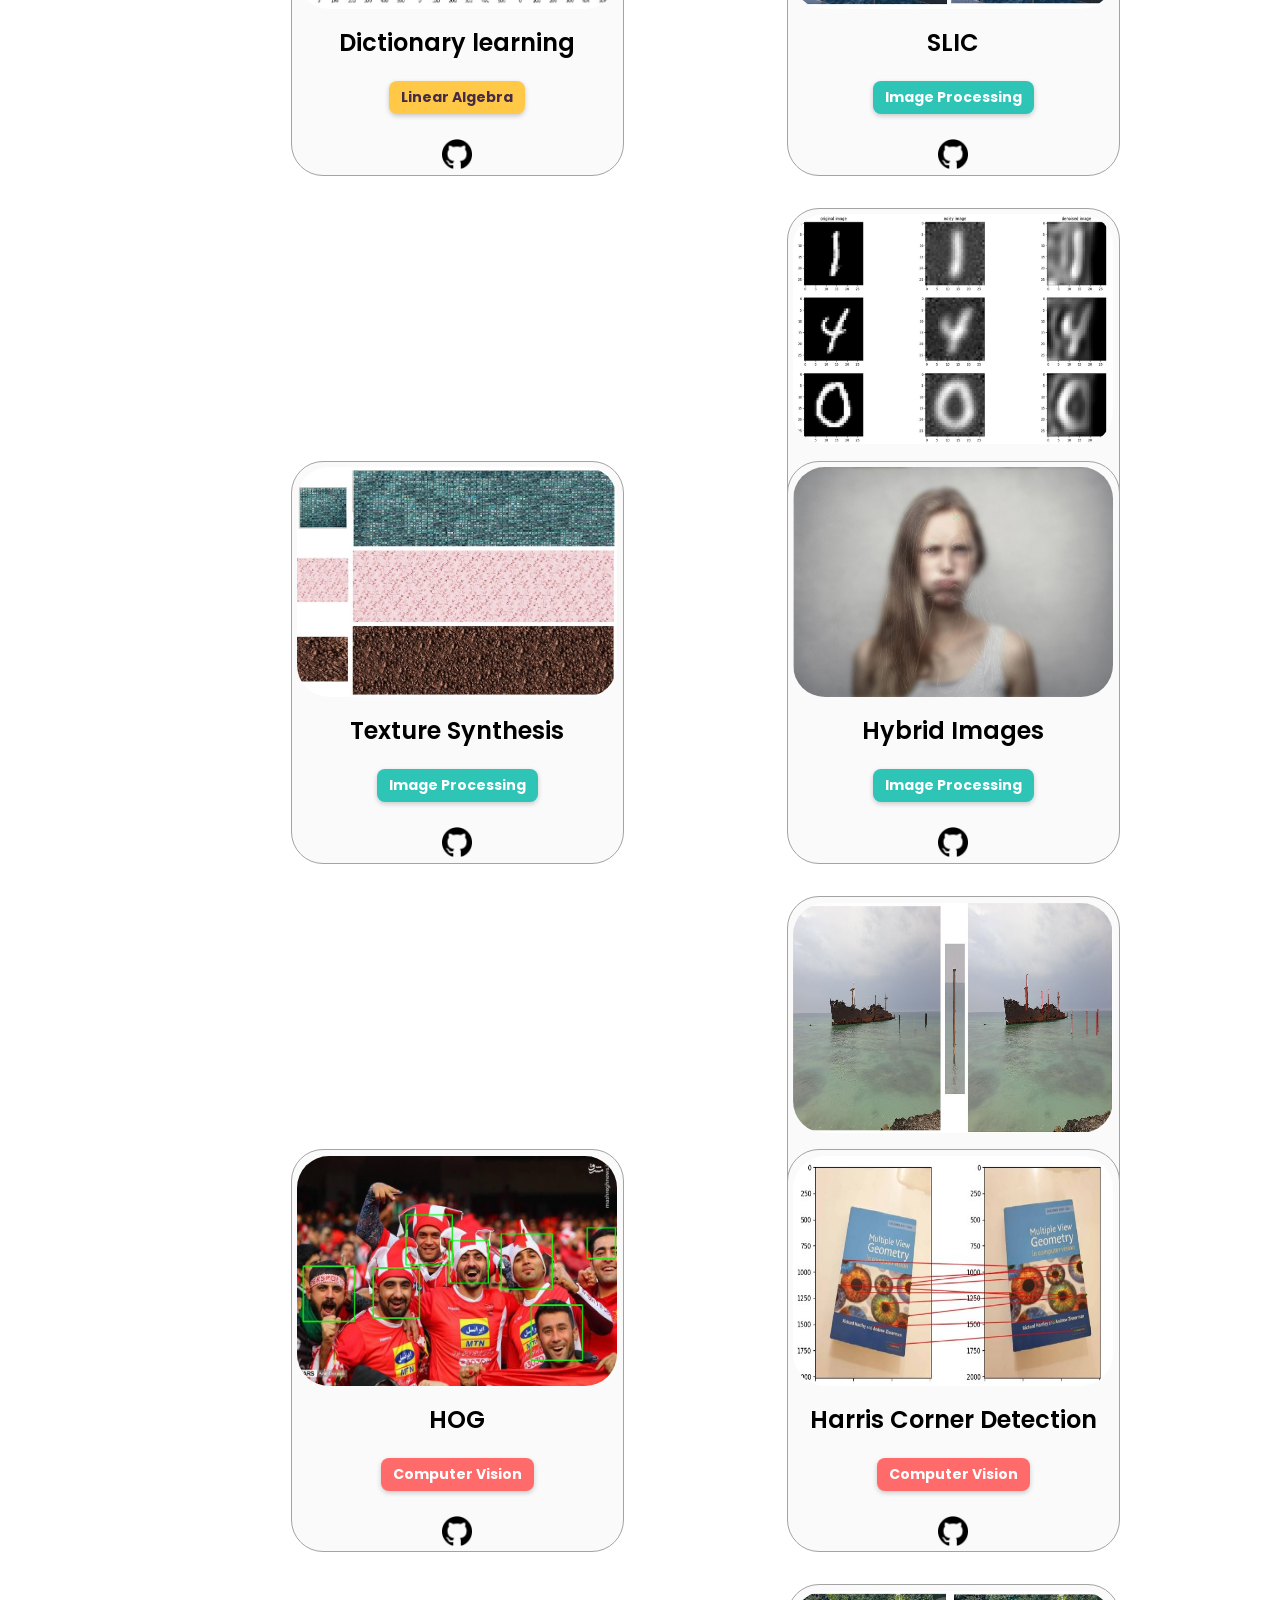
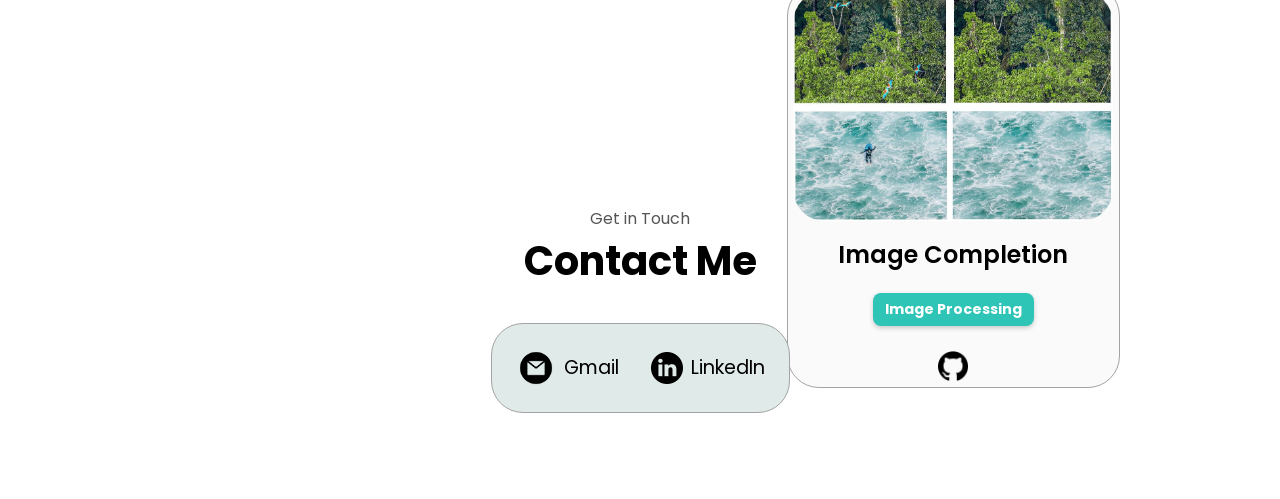
==== commit 7e825430: "Update index.html" ====
--- a/index.html
+++ b/index.html
@@ -112,43 +112,9 @@
         <!-- Add more research rows as needed -->
       </div>
     </section>
-
-    <section id="publication">
-      <div class="publication-container">
-        <div class="publication-row">
-          <div class="publication-image">
-            <img src="assets/pub2.png" alt=" PUB image"
-            class="keke"            >
-          </div>
-          
-          <div class="publication-description">
-            <div class="publication-conf">
-              <p>ICML 2025</p>
-            </div>
-
-            <div class="publication-status">
-              <p>Submitted</p>
-            </div>
-
-            <div class="publication-link">
-              <a href="https://drive.google.com/file/d/15mlEkCgcp_enj-Ij-rnWUu3kPmayczxz/view?usp=drive_link" class="publication-link">Paper Link</a>
-            </div>
-
-            <h2>CoCoPro: Concept-Aware Contrastive Prototypes with Weak Supervision
-            </h2> <div class="publication-author">
-              <p>Authors : <b>Saeed Razavi</b>, Yousef Yeganeh, Ehsan Adeli, Nassir Navab, Azade Farshad</p>
-            </div>
-            <p>we present a novel <b>Concept-aware Contrastive Prototypical (CoCoPro)</b> approach to enhance concept-based representations. Our concept-contrastive prototypical objective function
-               better aligns extracted features within and across classes. <b>We show that the proposed objective function not only aids in classification problem, but also enables the
-                identification of high importance regions such as tumors in medical images.</b> </p>
-          </div>
-        </div>
-        <!-- Add more research rows as needed -->
-      </div>
-    </section>  
-    
-
-    <h1 class="title2">Research Experiences</h1>
+    
+
+    <h1 class="title">Research Experiences</h1>
 
     <section id="research">
       <div class="research-container">
@@ -213,7 +179,7 @@
             <p>Conducting extensive research on the design of the training process for the deepfake detector resulted in a robust model capable of distinguishing inconsistencies between image patches. We have implemented the Word2vec concept, which was utilized for the NLP task for measuring the correlation between image patches. </p>
           </div>
         </div>
-<!-- 
+
         <div class="research-row">
           <div class="research-image">
             <img src="assets/dal.webp" alt="Lab 2 Image">
@@ -230,16 +196,16 @@
               in which the authentication is performed by the user’s voice. For this purpose, the state-of-the-art
               AutoSpeech model was trained and evaluated on the Common Voice Persian dataset.</p>
           </div>
-        </div> -->
+        </div>
 
         <!-- Add more research rows as needed -->
-      <!-- </div> -->
+      </div>
     </section>
     
     
       
-    <p class="section__text__p3">Browse My Recent</p>
-    <h1 class="title3">Course Projects</h1>
+    <p class="section__text__p1">Browse My Recent</p>
+    <h1 class="title">Course Projects</h1>
     <section id="projects">
       <div class="experience-details-container">
         <div class="about-containers">
--- a/style.css
+++ b/style.css
@@ -214,6 +214,10 @@
   margin-bottom: -100px;
 }
 
+.section__text__p3 {
+  text-align: center;
+}
+
 .section__text__p2 {
   font-size: 1rem;
   margin-bottom: 1rem;
@@ -227,6 +231,18 @@
   font-size: 2.5rem;
   text-align: center;
   margin-top: 100px;
+}
+
+.title2 {
+  font-size: 2.5rem;
+  text-align: center;
+  margin-top: 200px;
+}
+
+.title3 {
+  font-size: 2.5rem;
+  text-align: center;
+  margin-top: 10px;
 }
 
 #socials-container {
@@ -540,7 +556,7 @@
 /* Research Section */
 #research {
   padding: 200px 0; /* Add padding as needed */
-  margin-bottom: 350px;
+  margin-bottom: 250px;
   margin-top: -150px;
   margin-right: 100px;
 }
@@ -579,12 +595,13 @@
   border-radius: 15px; /* Add rounded corners to the image */
   box-shadow: 0 0 10px rgba(0, 0, 0, 0.1); 
   background-color: #f2f2f22b; /* Set the background color to gray */
+  margin-top: 50px;
 }
 
 /* Publications Section */
 #publication {
   padding: 200px 0; /* Add padding as needed */
-  margin-bottom: -350px;
+  margin-bottom: -450px;
   margin-top: -150px;
   margin-right: 100px;
 }
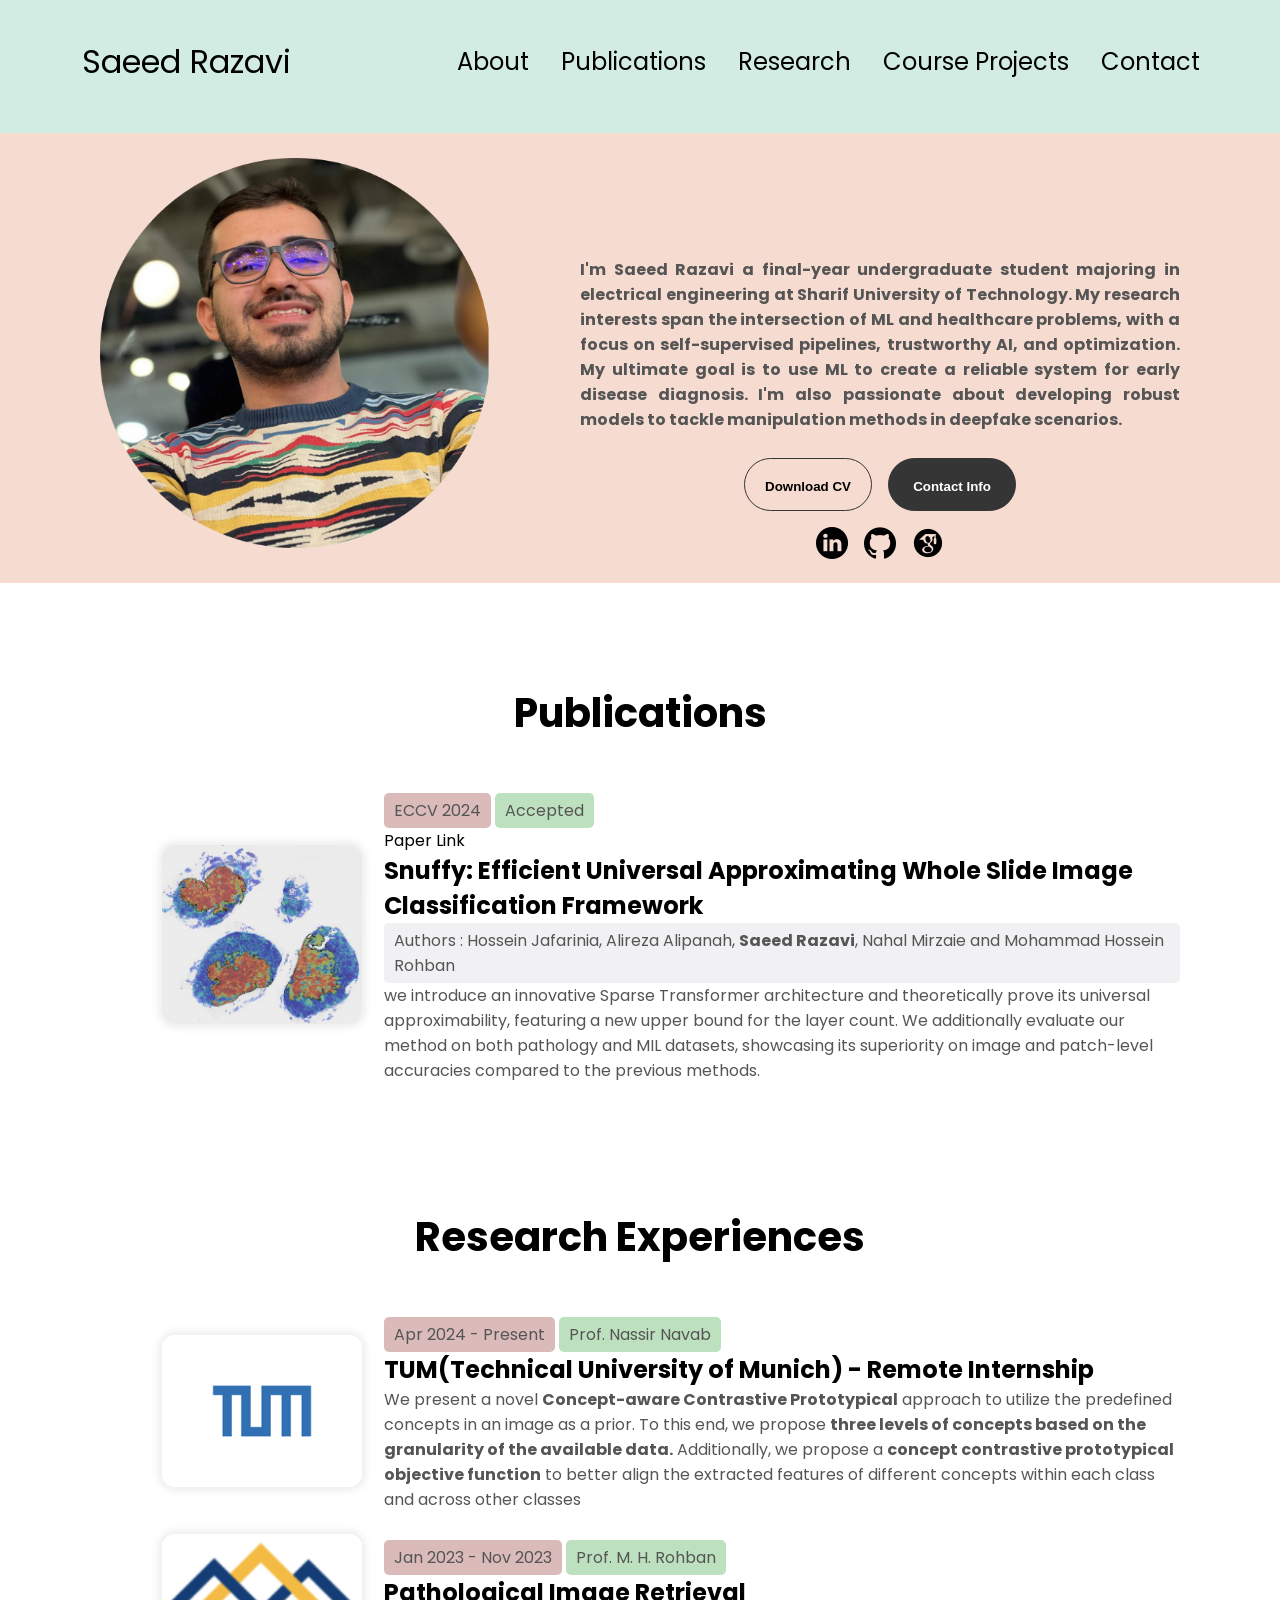
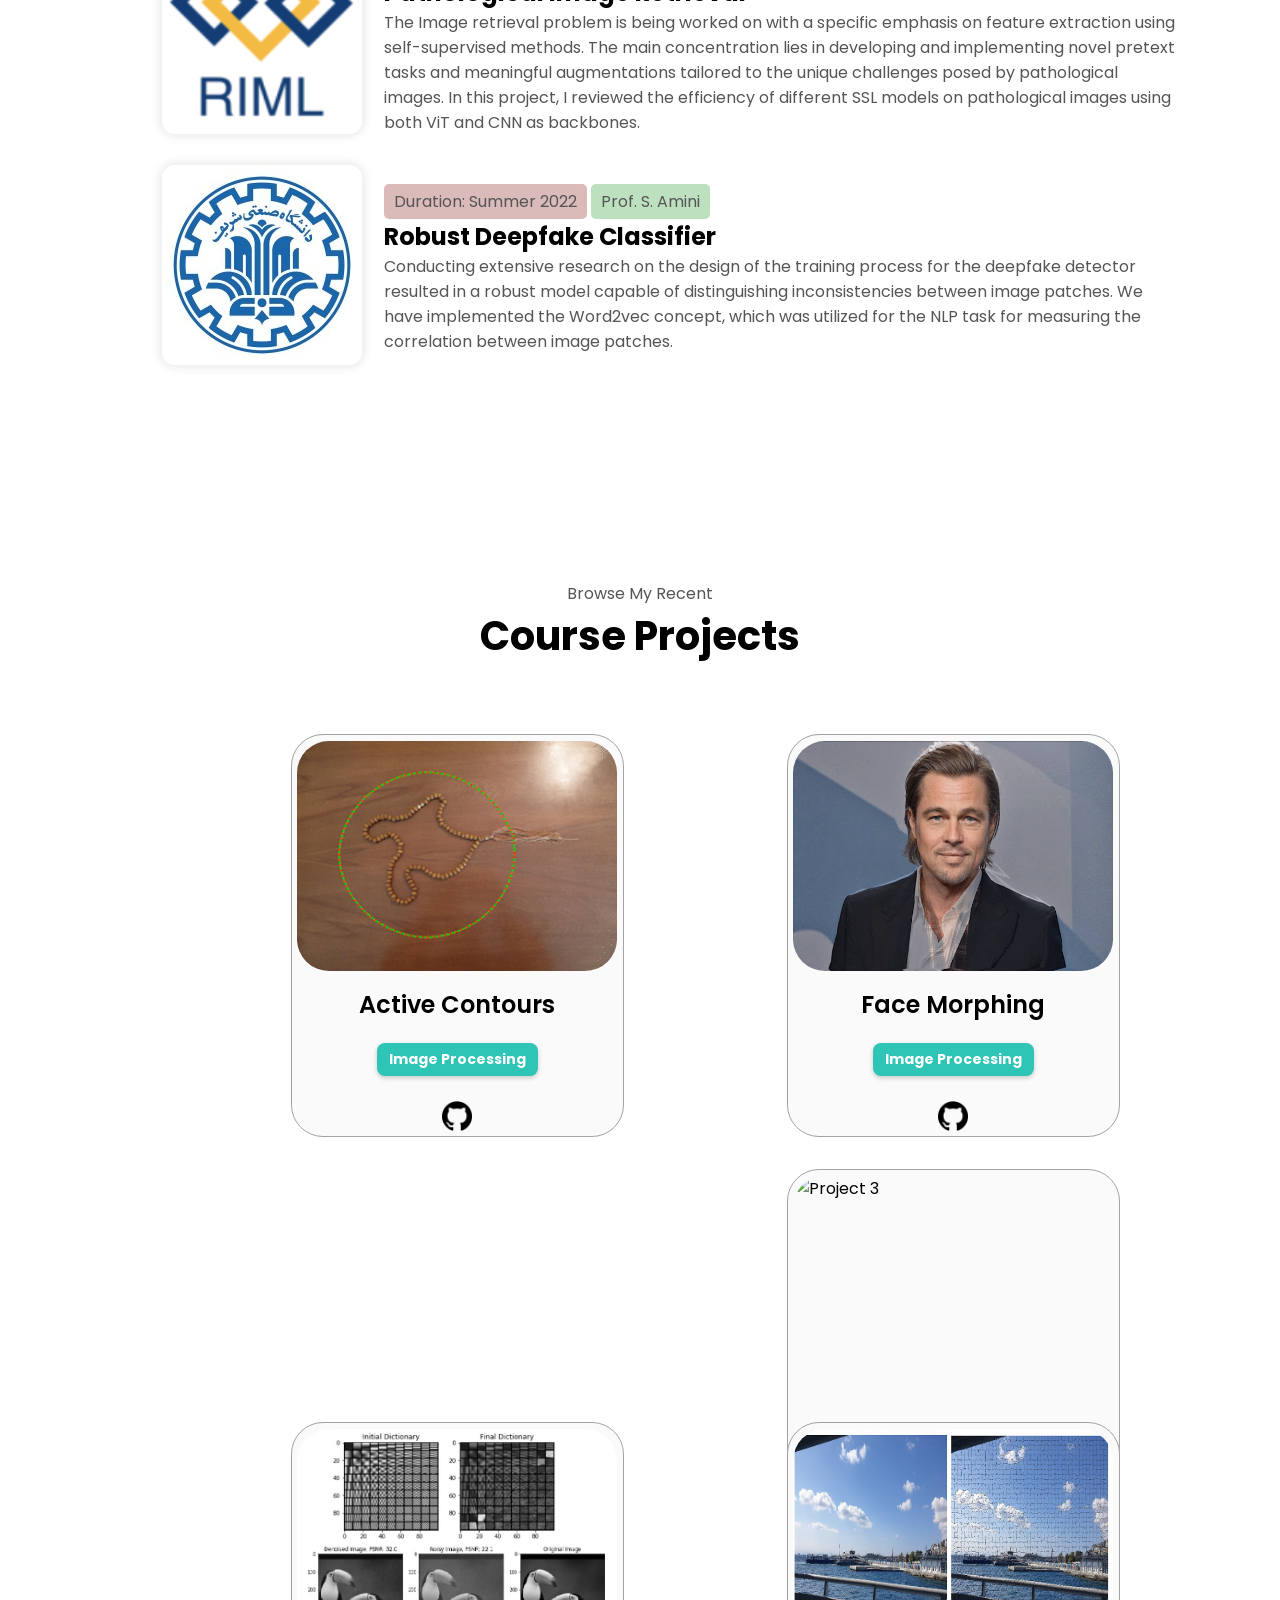
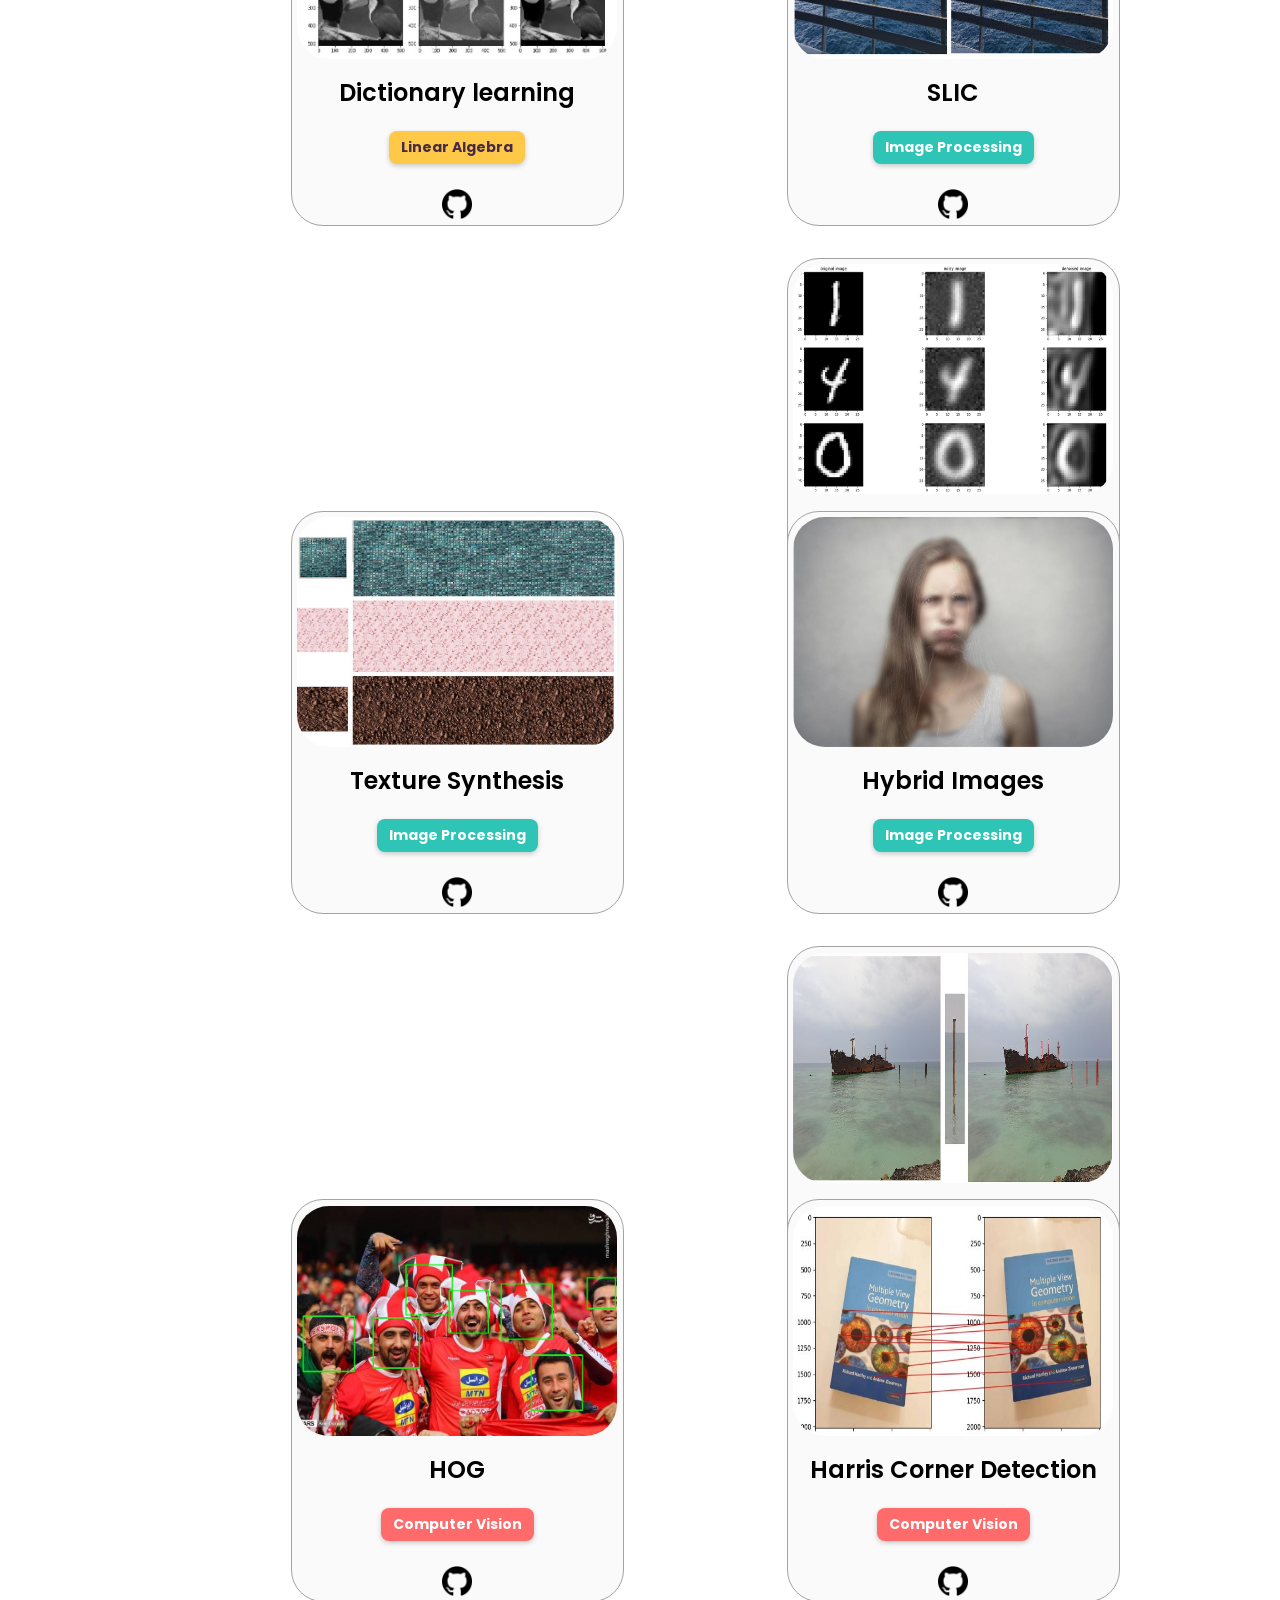
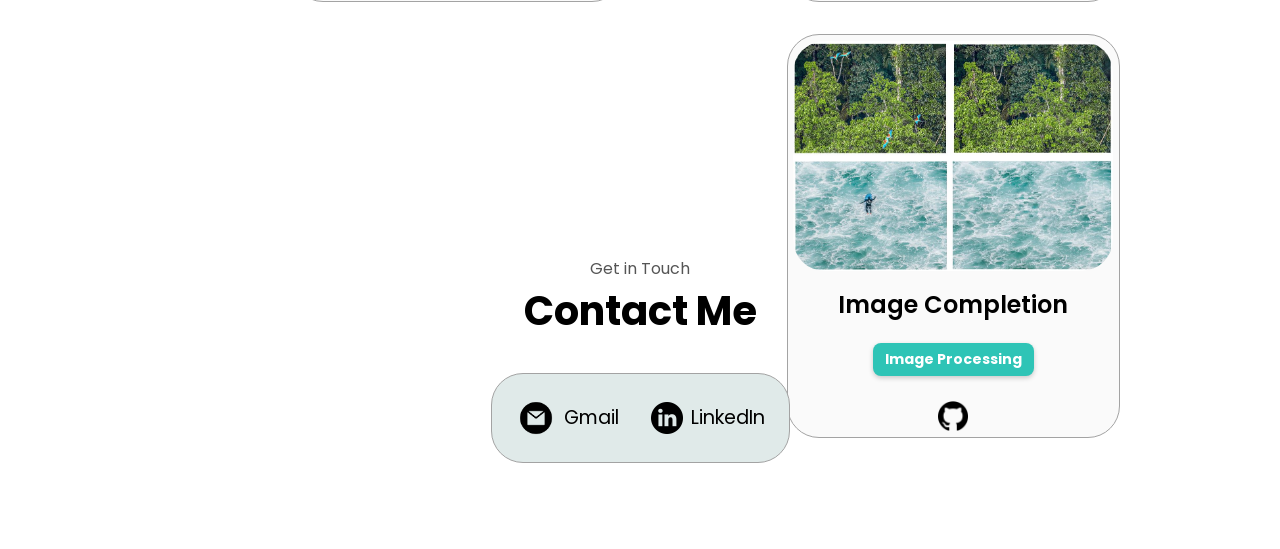
==== commit 15e46a1f: "Update index.html" ====
--- a/index.html
+++ b/index.html
@@ -180,24 +180,6 @@
           </div>
         </div>
 
-        <div class="research-row">
-          <div class="research-image">
-            <img src="assets/dal.webp" alt="Lab 2 Image">
-          </div>
-          <div class="research-description">
-            <div class="research-duration">
-              <p>Dec 2021 - Dec 2022</p>
-            </div>
-            <div class="research-supervisor">
-              <p>Prof. S. A. Motahari</p>
-            </div>
-            <h2>Voice-Based Authentication for Intelligent Commands</h2>
-            <p>The main task involved the development of a speaker verification system,
-              in which the authentication is performed by the user’s voice. For this purpose, the state-of-the-art
-              AutoSpeech model was trained and evaluated on the Common Voice Persian dataset.</p>
-          </div>
-        </div>
-
         <!-- Add more research rows as needed -->
       </div>
     </section>
--- a/style.css
+++ b/style.css
@@ -214,10 +214,6 @@
   margin-bottom: -100px;
 }
 
-.section__text__p3 {
-  text-align: center;
-}
-
 .section__text__p2 {
   font-size: 1rem;
   margin-bottom: 1rem;
@@ -231,18 +227,6 @@
   font-size: 2.5rem;
   text-align: center;
   margin-top: 100px;
-}
-
-.title2 {
-  font-size: 2.5rem;
-  text-align: center;
-  margin-top: 200px;
-}
-
-.title3 {
-  font-size: 2.5rem;
-  text-align: center;
-  margin-top: 10px;
 }
 
 #socials-container {
@@ -556,7 +540,7 @@
 /* Research Section */
 #research {
   padding: 200px 0; /* Add padding as needed */
-  margin-bottom: 250px;
+  margin-bottom: 200px;
   margin-top: -150px;
   margin-right: 100px;
 }
@@ -564,7 +548,7 @@
 .research-container {
   display: flex;
   flex-direction: column;
-  gap: 15px; /* Add space between rows */
+  gap: 20px; /* Add space between rows */
 
 }
 
@@ -595,13 +579,12 @@
   border-radius: 15px; /* Add rounded corners to the image */
   box-shadow: 0 0 10px rgba(0, 0, 0, 0.1); 
   background-color: #f2f2f22b; /* Set the background color to gray */
-  margin-top: 50px;
 }
 
 /* Publications Section */
 #publication {
   padding: 200px 0; /* Add padding as needed */
-  margin-bottom: -450px;
+  margin-bottom: -350px;
   margin-top: -150px;
   margin-right: 100px;
 }
@@ -629,23 +612,9 @@
 
 .publication-status {
   display: inline-block;
-  background-color: #9eedb1;
+  background-color: #bde1bf;
   padding: 5px 10px;
   border-radius: 5px;
-}
-
-.publication-link {
-  display: inline-block;
-  background-color: #989a99;
-  padding: 2.6px 5.6px;
-  border-radius: 2.5px;
-  font-weight: bold; /* Bold the text */
-  transition: background-color 0.3s ease, transform 0.3s ease; /* Smooth transition effects */
-}
-
-.publication-link:hover {
-  background-color: #989a99; /* Darken the background on hover */
-  transform: translateY(-1px); /* Slight lift on hover */
 }
 
 .publication-author {
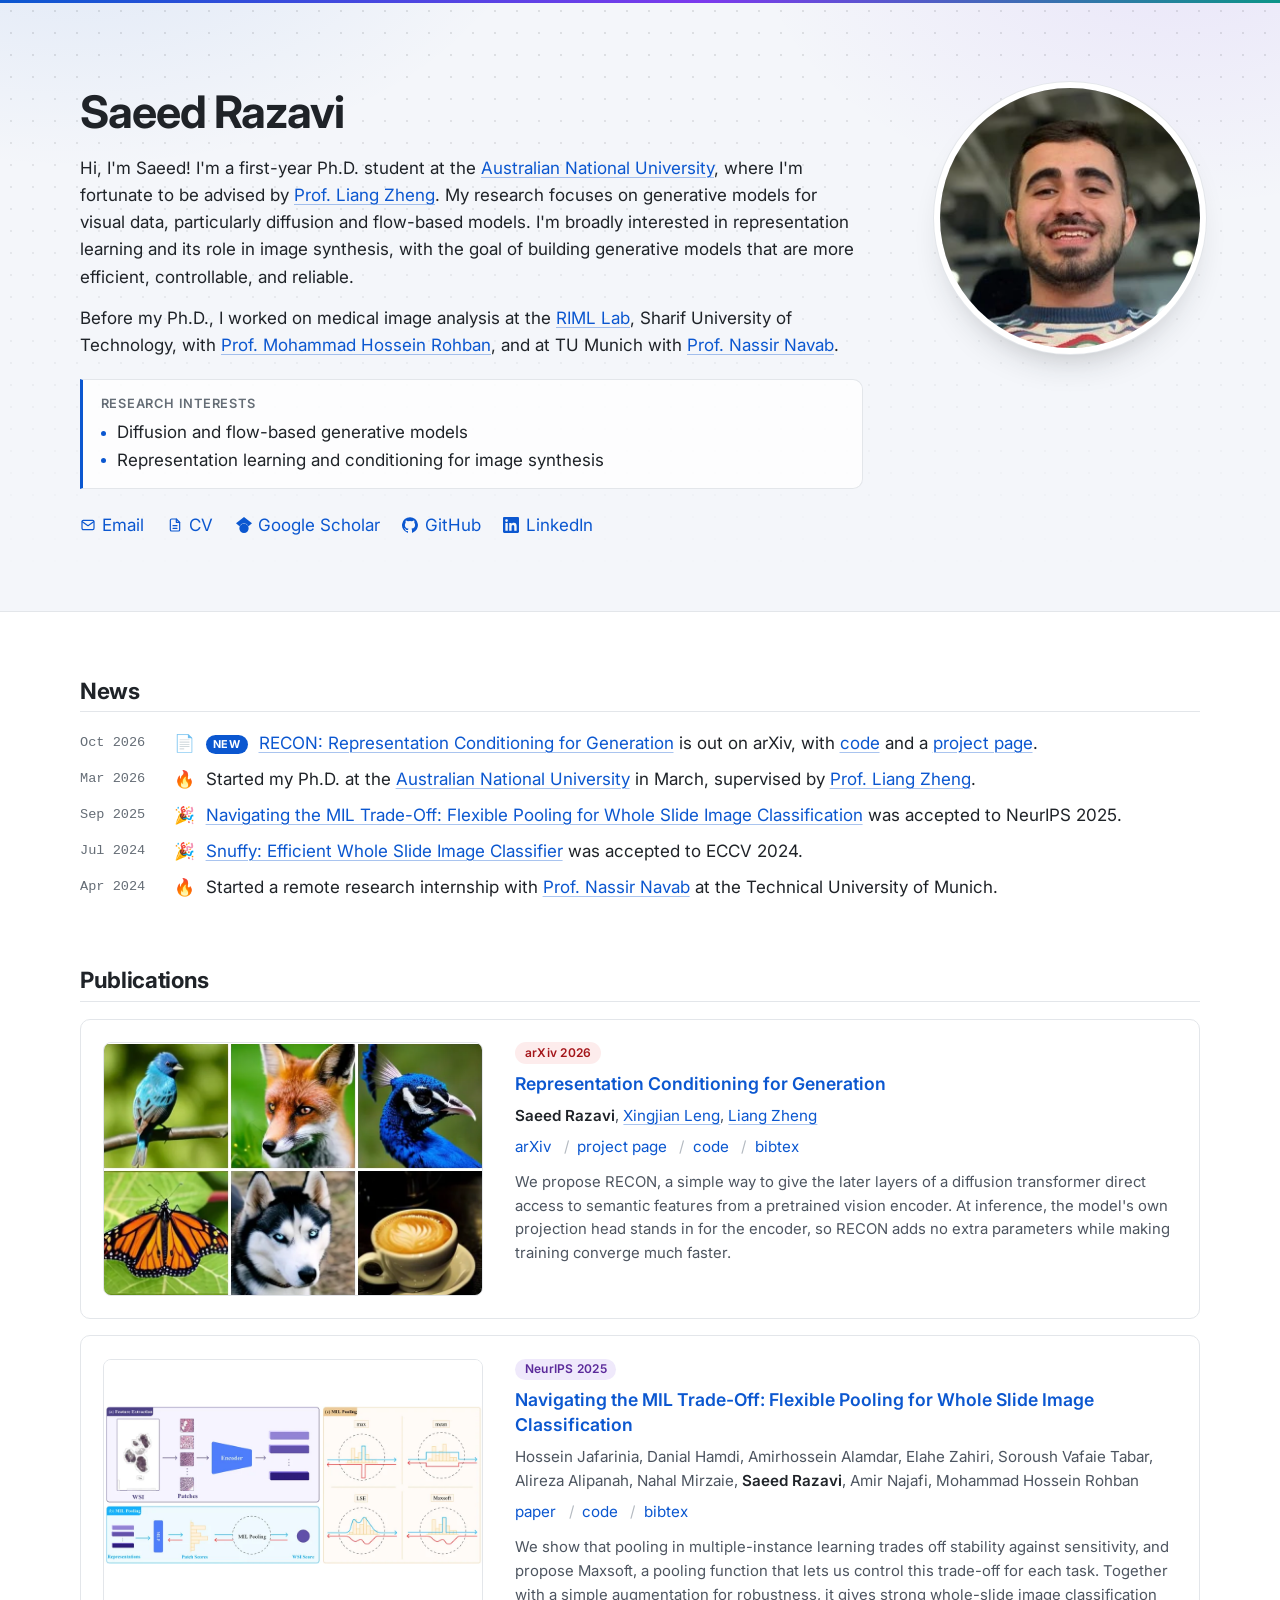
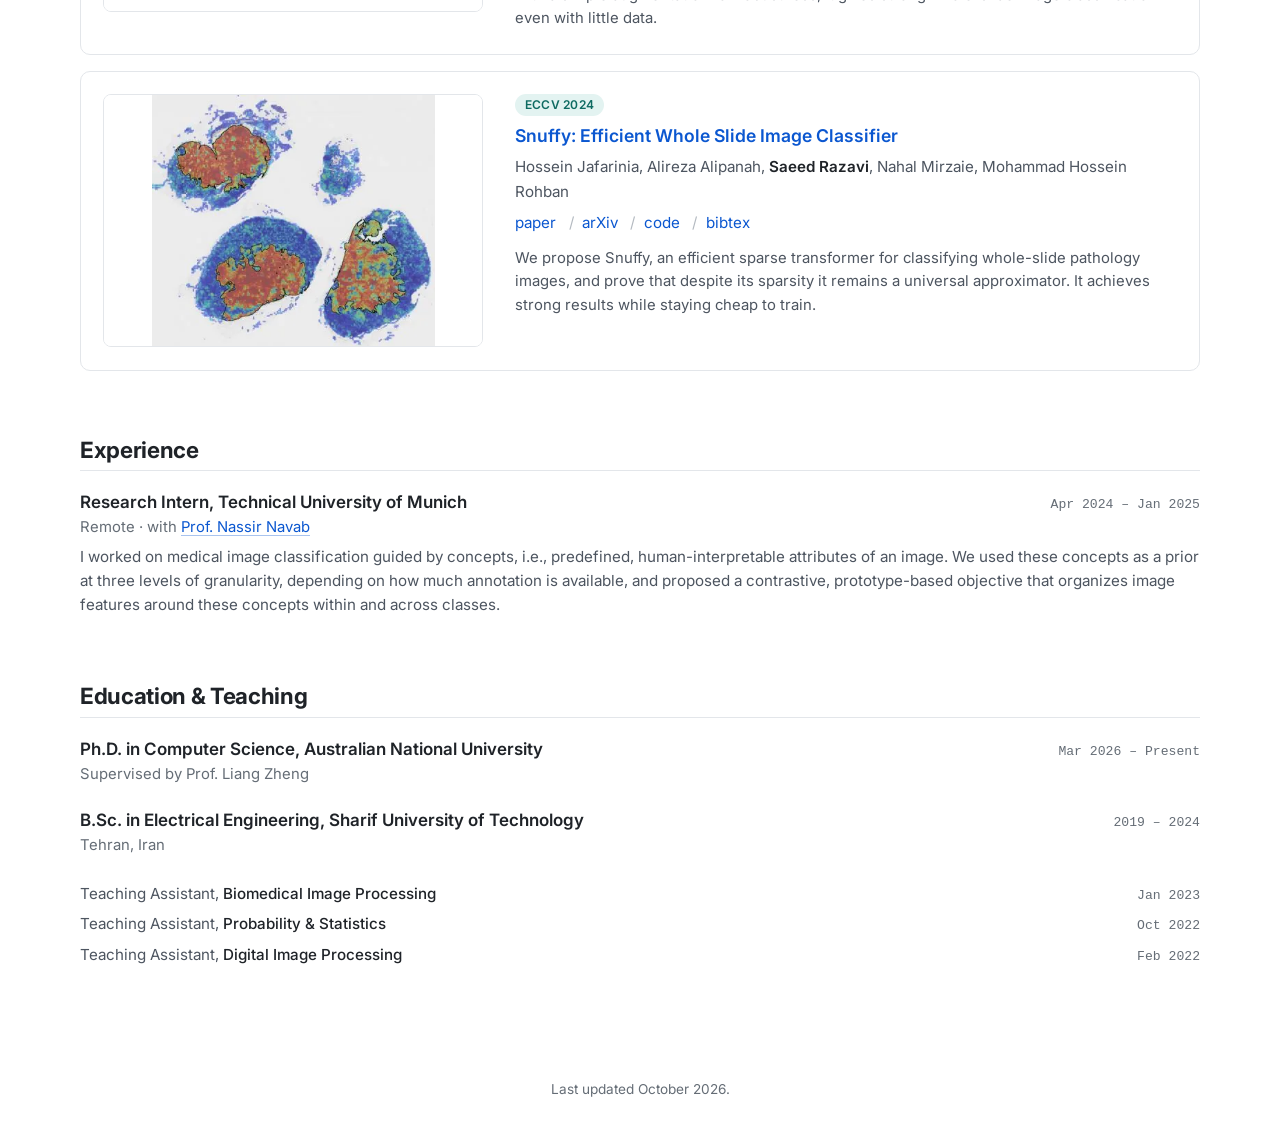
==== commit 358c5a11: "Saeed Razavi's personal website Co-Authored-By: Claude Opus 5.5 <noreply@anthropic.com>" ====
--- a/index.html
+++ b/index.html
@@ -1,567 +1,337 @@
 <!DOCTYPE html>
 <html lang="en">
   <head>
-    <meta charset="UTF-8" />
-    <meta http-equiv="X-UA-Compatible" content="IE=edge" />
-    <meta name="viewport" content="width=device-width, initial-scale=1.0" />
-    <title>My Portfolio</title>
-    <link rel="stylesheet" href="style.css" />
-    <link rel="stylesheet" href="mediaqueries.css" />
+    <meta charset="utf-8" />
+    <meta name="viewport" content="width=device-width, initial-scale=1" />
+    <title>Saeed Razavi</title>
+    <meta
+      name="description"
+      content="Saeed Razavi is a Ph.D. student at the Australian National University, supervised by Prof. Liang Zheng, working on diffusion and flow-based generative models and representation learning for image synthesis."
+    />
+    <meta name="author" content="Saeed Razavi" />
+    <link rel="canonical" href="https://saeidrazavi.github.io/" />
+    <meta name="theme-color" content="#ffffff" />
+
+    <!-- Social previews -->
+    <meta property="og:type" content="profile" />
+    <meta property="og:title" content="Saeed Razavi" />
+    <meta
+      property="og:description"
+      content="Ph.D. student at the Australian National University working on diffusion and flow-based generative models and representation learning for image synthesis."
+    />
+    <meta property="og:url" content="https://saeidrazavi.github.io/" />
+    <meta property="og:image" content="https://saeidrazavi.github.io/assets/img/profile.jpg" />
+    <meta property="og:image:alt" content="Portrait of Saeed Razavi" />
+    <meta name="twitter:card" content="summary" />
+
+    <link rel="icon" href="favicon.ico" sizes="32x32" />
+    <link rel="icon" href="assets/img/favicon.svg" type="image/svg+xml" />
+    <link rel="apple-touch-icon" href="assets/img/apple-touch-icon.png" />
+
+    <link rel="preconnect" href="https://fonts.googleapis.com" />
+    <link rel="preconnect" href="https://fonts.gstatic.com" crossorigin />
+    <link rel="stylesheet" href="https://fonts.googleapis.com/css2?family=Inter:wght@400;500;600;700&amp;display=swap" />
+    <link rel="stylesheet" href="assets/css/style.css" />
+    <script src="assets/js/main.js" defer></script>
+
+    <script type="application/ld+json">
+      {
+        "@context": "https://schema.org",
+        "@type": "Person",
+        "name": "Saeed Razavi",
+        "url": "https://saeidrazavi.github.io/",
+        "image": "https://saeidrazavi.github.io/assets/img/profile.jpg",
+        "email": "mailto:saeedrazavi890@gmail.com",
+        "jobTitle": "Ph.D. student",
+        "affiliation": {
+          "@type": "CollegeOrUniversity",
+          "name": "Australian National University"
+        },
+        "alumniOf": {
+          "@type": "CollegeOrUniversity",
+          "name": "Sharif University of Technology"
+        },
+        "knowsAbout": [
+          "Diffusion models",
+          "Flow-based generative models",
+          "Representation learning",
+          "Image synthesis",
+          "Computational pathology"
+        ],
+        "sameAs": [
+          "https://github.com/saeidrazavi",
+          "https://www.linkedin.com/in/saeed-razavi/",
+          "https://scholar.google.com/citations?user=5I-A3XsAAAAJ"
+        ]
+      }
+    </script>
   </head>
+
   <body>
-    <nav id="desktop-nav">
-      <div class="logo">Saeed Razavi</div>
-      <div>
-        <ul class="nav-links">
-          <li><a href="#profile">About</a></li>
-          <li><a href="#publication">Publications</a></li>
-          <li><a href="#research">Research</a></li>
-          <li><a href="#projects">Course Projects</a></li>
-          <li><a href="#contact">Contact</a></li>
-        </ul>
-      </div>
-    </nav>
-    <nav id="hamburger-nav">
-      <div class="logo">Saeed Razavi</div>
-      <div class="hamburger-menu">
-        <div class="hamburger-icon" onclick="toggleMenu()">
-          <span></span>
-          <span></span>
-          <span></span>
-        </div>
-        <div class="menu-links">
-          <li><a href="#about" onclick="toggleMenu()">About</a></li>
-          <li><a href="#experience" onclick="toggleMenu()">Experience</a></li>
-          <li><a href="#projects" onclick="toggleMenu()">Projects</a></li>
-          <li><a href="#contact" onclick="toggleMenu()">Contact</a></li>
-        </div>
-      </div>
-    </nav>
-
-    <section id="profile">
-      <div class="section__pic-container">
-        <img src="./assets/profile-pic1.png" alt="Saeed Razavi profile picture" />
-      </div>
-      <div class="section__text">
-        <p class="fixed-length-text">
-          <p class="section__text__p2">I'm Saeed Razavi a final-year undergraduate student majoring in electrical engineering at Sharif University of Technology. My research interests span the intersection of ML and healthcare problems, with a focus on self-supervised pipelines, trustworthy AI, and optimization. My ultimate goal is to use ML to create a reliable system for early disease diagnosis. I'm also passionate about developing robust models to tackle manipulation methods in deepfake scenarios. </p>
-        <div class="btn-container">
-          <button
-            class="btn btn-color-2"
-            onclick="window.open('./assets/CV_version2.pdf')"
-          >
-            Download CV
-          </button>
-          <button class="btn btn-color-1" onclick="location.href='./#contact'">
-            Contact Info
-          </button>
-        </div>
-        <div id="socials-container">
-          <img
-            src="./assets/linkedin.png"
-            alt="My LinkedIn profile"
-            class="icon"
-            onclick="location.href='https://www.linkedin.com/in/saeed-razavi/'"
-          />
-          <img
-            src="./assets/github.png"
-            alt="My Github profile"
-            class="icon"
-            onclick="location.href='https://github.com/saeidrazavi/'"
-          />
-          <img
-            src="./assets/google_scholar.png"
-            alt="My Google scholar profile"
-            class="icon"
-            onclick="location.href='https://scholar.google.com/citations?user=5I-A3XsAAAAJ&hl=en'"
-          />
-        </div>
-      </div>
-    </section>
-
-    <h1 class="title">Publications</h1>
-
-    <section id="publication">
-      <div class="publication-container">
-        <div class="publication-row">
-          <div class="publication-image">
-            <img src="assets/publication1_img.JPG" alt=" PUB1 image"
-            class="keke"            >
+    <svg xmlns="http://www.w3.org/2000/svg" hidden>
+      <symbol id="i-mail" viewBox="0 0 24 24">
+        <rect x="3" y="5" width="18" height="14" rx="2" fill="none" stroke="currentColor" stroke-width="1.8" />
+        <path d="m3.5 7 8.5 6 8.5-6" fill="none" stroke="currentColor" stroke-width="1.8" stroke-linecap="round" stroke-linejoin="round" />
+      </symbol>
+      <symbol id="i-cv" viewBox="0 0 24 24">
+        <path d="M14 3H7a2 2 0 0 0-2 2v14a2 2 0 0 0 2 2h10a2 2 0 0 0 2-2V8z" fill="none" stroke="currentColor" stroke-width="1.8" stroke-linejoin="round" />
+        <path d="M14 3v5h5M9 13h6M9 17h6" fill="none" stroke="currentColor" stroke-width="1.8" stroke-linecap="round" stroke-linejoin="round" />
+      </symbol>
+      <symbol id="i-scholar" viewBox="0 0 24 24">
+        <path d="M5.24 13.77 0 9.5 12 0l12 9.5-5.24 4.27A7.5 7.5 0 0 0 12 9.5a7.5 7.5 0 0 0-6.76 4.27ZM12 10a7 7 0 1 0 0 14 7 7 0 0 0 0-14Z" fill="currentColor" />
+      </symbol>
+      <symbol id="i-github" viewBox="0 0 24 24">
+        <path
+          fill="currentColor"
+          d="M12 .3a12 12 0 0 0-3.8 23.38c.6.12.83-.26.83-.57l-.01-2.04c-3.34.72-4.04-1.61-4.04-1.61-.55-1.39-1.34-1.76-1.34-1.76-1.09-.74.08-.73.08-.73 1.2.09 1.84 1.24 1.84 1.24 1.07 1.83 2.81 1.3 3.5 1 .1-.78.42-1.31.76-1.61-2.67-.3-5.47-1.33-5.47-5.93 0-1.31.47-2.38 1.24-3.22-.14-.3-.54-1.52.1-3.18 0 0 1.01-.32 3.3 1.23a11.5 11.5 0 0 1 6 0c2.28-1.55 3.29-1.23 3.29-1.23.64 1.66.24 2.88.12 3.18a4.65 4.65 0 0 1 1.23 3.22c0 4.61-2.8 5.63-5.48 5.92.43.37.81 1.1.81 2.22l-.01 3.29c0 .32.21.69.82.57A12 12 0 0 0 12 .3"
+        />
+      </symbol>
+      <symbol id="i-linkedin" viewBox="0 0 24 24">
+        <path
+          fill="currentColor"
+          d="M20.45 20.45h-3.56v-5.57c0-1.33-.02-3.04-1.85-3.04-1.85 0-2.14 1.45-2.14 2.94v5.67H9.35V9h3.41v1.56h.05c.48-.9 1.64-1.85 3.37-1.85 3.6 0 4.27 2.37 4.27 5.46v6.28ZM5.34 7.43a2.06 2.06 0 1 1 0-4.13 2.06 2.06 0 0 1 0 4.13ZM7.12 20.45H3.56V9h3.56v11.45ZM22.22 0H1.77C.79 0 0 .77 0 1.73v20.54C0 23.23.79 24 1.77 24h20.45c.98 0 1.78-.77 1.78-1.73V1.73C24 .77 23.2 0 22.22 0Z"
+        />
+      </symbol>
+    </svg>
+
+    <a class="skip-link" href="#main">Skip to content</a>
+
+    <main id="main">
+      <!-- Intro: on a softly tinted band -->
+      <header class="hero">
+        <div class="container intro">
+          <div class="intro__text">
+            <h1 class="intro__name">Saeed Razavi</h1>
+            <p>
+              Hi, I'm Saeed! I'm a first-year Ph.D. student at the
+              <a href="https://www.anu.edu.au/">Australian National University</a>, where I'm fortunate to be advised by
+              <a href="https://zheng-lab-anu.github.io/">Prof.&nbsp;Liang&nbsp;Zheng</a>. My research focuses on generative
+              models for visual data, particularly diffusion and flow-based models. I'm broadly interested in representation
+              learning and its role in image synthesis, with the goal of building generative models that are more
+              efficient, controllable, and reliable.
+            </p>
+            <p>
+              Before my Ph.D., I worked on medical image analysis at the
+              <a href="https://github.com/rohban-lab">RIML Lab</a>, Sharif University of Technology, with
+              <a href="https://scholar.google.com/citations?user=pRyJ6FkAAAAJ">Prof.&nbsp;Mohammad Hossein&nbsp;Rohban</a>, and at
+              TU Munich with
+              <a href="https://scholar.google.com/citations?user=kzoVUPYAAAAJ">Prof.&nbsp;Nassir&nbsp;Navab</a>.
+            </p>
+
+            <div class="interests">
+              <h2 class="interests__title">Research interests</h2>
+              <ul>
+                <li>Diffusion and flow-based generative models</li>
+                <li>Representation learning and conditioning for image synthesis</li>
+              </ul>
+            </div>
+
+            <p class="links">
+              <a href="mailto:saeedrazavi890@gmail.com"><svg aria-hidden="true"><use href="#i-mail" /></svg>Email</a>
+              <a href="assets/Saeed_Razavi_CV.pdf"><svg aria-hidden="true"><use href="#i-cv" /></svg>CV</a>
+              <a href="https://scholar.google.com/citations?user=5I-A3XsAAAAJ&amp;hl=en"><svg aria-hidden="true"><use href="#i-scholar" /></svg>Google Scholar</a>
+              <a href="https://github.com/saeidrazavi"><svg aria-hidden="true"><use href="#i-github" /></svg>GitHub</a>
+              <a href="https://www.linkedin.com/in/saeed-razavi/"><svg aria-hidden="true"><use href="#i-linkedin" /></svg>LinkedIn</a>
+            </p>
           </div>
-          
-          <div class="publication-description">
-            <div class="publication-conf">
-              <p>ECCV 2024</p>
-            </div>
-
-            <div class="publication-status">
-              <p>Accepted</p>
-            </div>
-
-            <div class="publication-link">
-              <a href="https://eccv.ecva.net/virtual/2024/poster/1164" class="publication-link">Paper Link</a>
-            </div>
-
-            <h2>Snuffy: Efficient Universal Approximating Whole Slide Image Classification Framework</h2> <div class="publication-author">
-              <p>Authors : Hossein Jafarinia, Alireza Alipanah, <b>Saeed Razavi</b>, Nahal Mirzaie and Mohammad Hossein Rohban</p>
-            </div>
-            <p>we introduce an innovative Sparse Transformer architecture and theoretically prove its universal approximability, featuring a new upper bound for the layer count.
-              We additionally evaluate our method on both pathology and MIL datasets, showcasing its superiority on image and patch-level accuracies compared to the previous methods. </p>
+
+          <div class="intro__photo">
+            <img src="assets/img/profile.webp" width="256" height="256" alt="Portrait of Saeed Razavi" fetchpriority="high" />
           </div>
         </div>
-        <!-- Add more research rows as needed -->
+      </header>
+
+      <div class="container">
+        <!-- News -->
+        <section class="section" aria-labelledby="news-title">
+          <h2 class="section__title" id="news-title">News</h2>
+          <ul class="news">
+            <li>
+              <time class="news__date" datetime="2026-10">Oct 2026</time>
+              <span class="news__icon" aria-hidden="true">📄</span>
+              <span>
+                <span class="new">New</span>
+                <a href="#recon">RECON: Representation Conditioning for Generation</a> is out on arXiv, with
+                <a href="https://github.com/saeidrazavi/RECON">code</a> and a
+                <a href="https://recondiffusion.github.io/">project page</a>.
+              </span>
+            </li>
+            <li>
+              <time class="news__date" datetime="2026-03">Mar 2026</time>
+              <span class="news__icon" aria-hidden="true">🔥</span>
+              <span>
+                Started my Ph.D. at the <a href="https://www.anu.edu.au/">Australian National University</a> in March,
+                supervised by <a href="https://zheng-lab-anu.github.io/">Prof.&nbsp;Liang&nbsp;Zheng</a>.
+              </span>
+            </li>
+            <li>
+              <time class="news__date" datetime="2025-09">Sep 2025</time>
+              <span class="news__icon" aria-hidden="true">🎉</span>
+              <span>
+                <a href="#maxsoft">Navigating the MIL Trade-Off: Flexible Pooling for Whole Slide Image Classification</a>
+                was accepted to NeurIPS 2025.
+              </span>
+            </li>
+            <li>
+              <time class="news__date" datetime="2024-07">Jul 2024</time>
+              <span class="news__icon" aria-hidden="true">🎉</span>
+              <span><a href="#snuffy">Snuffy: Efficient Whole Slide Image Classifier</a> was accepted to ECCV 2024.</span>
+            </li>
+            <li>
+              <time class="news__date" datetime="2024-04">Apr 2024</time>
+              <span class="news__icon" aria-hidden="true">🔥</span>
+              <span>Started a remote research internship with <a href="https://scholar.google.com/citations?user=kzoVUPYAAAAJ">Prof.&nbsp;Nassir&nbsp;Navab</a> at the Technical University of Munich.</span>
+            </li>
+          </ul>
+        </section>
+
+        <!-- Publications -->
+        <section class="section" aria-labelledby="publications-title">
+          <h2 class="section__title" id="publications-title">Publications</h2>
+          <ol class="pubs">
+            <li class="pub" id="recon">
+              <a class="pub__fig" href="https://recondiffusion.github.io/" tabindex="-1" aria-hidden="true">
+                <img src="assets/img/publications/recon.webp" width="780" height="518" loading="lazy" decoding="async" alt="" />
+                <video class="pub__alt" muted loop playsinline preload="none">
+                  <source src="assets/video/recon-method.mp4" type="video/mp4" />
+                </video>
+              </a>
+              <div class="pub__body">
+                <p class="pub__venue"><span class="venue venue--arxiv">arXiv 2026</span></p>
+                <h3 class="pub__title">
+                  <a href="https://arxiv.org/abs/2610.20608">Representation Conditioning for Generation</a>
+                </h3>
+                <p class="pub__authors">
+                <strong>Saeed Razavi</strong>,
+                <a href="https://scholar.google.com/citations?user=GQzvqS4AAAAJ">Xingjian Leng</a>,
+                <a href="https://scholar.google.com/citations?user=vNHqr3oAAAAJ">Liang Zheng</a>
+              </p>
+                <p class="pub__links">
+                  <a href="https://arxiv.org/abs/2610.20608">arXiv</a>
+                  <a href="https://recondiffusion.github.io/">project page</a>
+                  <a href="https://github.com/saeidrazavi/RECON">code</a>
+                  <a href="assets/bib/razavi2026recon.bib" data-bib>bibtex</a>
+                </p>
+                <p class="pub__summary">
+                  We propose RECON, a simple way to give the later layers of a diffusion transformer direct access to
+                  semantic features from a pretrained vision encoder. At inference, the model's own projection head stands in
+                  for the encoder, so RECON adds no extra parameters while making training converge much faster.
+                </p>
+              </div>
+            </li>
+
+            <li class="pub" id="maxsoft">
+              <a
+                class="pub__fig"
+                href="https://proceedings.neurips.cc/paper_files/paper/2025/hash/8bacb23a4f6b6f52dd5c81c15b4e4ac5-Abstract-Conference.html"
+                tabindex="-1"
+                aria-hidden="true"
+              >
+                <img src="assets/img/publications/maxsoft.webp" width="960" height="402" loading="lazy" decoding="async" alt="" />
+                <img class="pub__alt" src="assets/img/publications/maxsoft-detection.webp" width="922" height="298" loading="lazy" decoding="async" alt="" />
+              </a>
+              <div class="pub__body">
+                <p class="pub__venue"><span class="venue venue--neurips">NeurIPS 2025</span></p>
+                <h3 class="pub__title">
+                  <a href="https://proceedings.neurips.cc/paper_files/paper/2025/hash/8bacb23a4f6b6f52dd5c81c15b4e4ac5-Abstract-Conference.html">
+                    Navigating the MIL Trade-Off: Flexible Pooling for Whole Slide Image Classification
+                  </a>
+                </h3>
+                <p class="pub__authors">
+                  Hossein Jafarinia, Danial Hamdi, Amirhossein Alamdar, Elahe Zahiri, Soroush Vafaie Tabar, Alireza
+                  Alipanah, Nahal Mirzaie, <strong>Saeed Razavi</strong>, Amir Najafi, Mohammad Hossein Rohban
+                </p>
+                <p class="pub__links">
+                  <a href="https://proceedings.neurips.cc/paper_files/paper/2025/file/8bacb23a4f6b6f52dd5c81c15b4e4ac5-Paper-Conference.pdf">paper</a>
+                  <a href="https://github.com/jafarinia/maxsoft">code</a>
+                  <a href="assets/bib/jafarinia2025navigating.bib" data-bib>bibtex</a>
+                </p>
+                <p class="pub__summary">
+                  We show that pooling in multiple-instance learning trades off stability against sensitivity, and propose
+                  Maxsoft, a pooling function that lets us control this trade-off for each task. Together with a simple
+                  augmentation for robustness, it gives strong whole-slide image classification even with little data.
+                </p>
+              </div>
+            </li>
+
+            <li class="pub" id="snuffy">
+              <a class="pub__fig" href="https://doi.org/10.1007/978-3-031-73024-5_15" tabindex="-1" aria-hidden="true">
+                <img src="assets/img/publications/snuffy.webp" width="410" height="365" loading="lazy" decoding="async" alt="" />
+              </a>
+              <div class="pub__body">
+                <p class="pub__venue"><span class="venue venue--eccv">ECCV 2024</span></p>
+                <h3 class="pub__title">
+                  <a href="https://doi.org/10.1007/978-3-031-73024-5_15">Snuffy: Efficient Whole Slide Image Classifier</a>
+                </h3>
+                <p class="pub__authors">
+                  Hossein Jafarinia, Alireza Alipanah, <strong>Saeed Razavi</strong>, Nahal Mirzaie, Mohammad Hossein Rohban
+                </p>
+                <p class="pub__links">
+                  <a href="https://doi.org/10.1007/978-3-031-73024-5_15">paper</a>
+                  <a href="https://arxiv.org/abs/2408.08258">arXiv</a>
+                  <a href="https://github.com/jafarinia/snuffy">code</a>
+                  <a href="assets/bib/jafarinia2024snuffy.bib" data-bib>bibtex</a>
+                </p>
+                <p class="pub__summary">
+                  We propose Snuffy, an efficient sparse transformer for classifying whole-slide pathology images, and prove
+                  that despite its sparsity it remains a universal approximator. It achieves strong results while staying
+                  cheap to train.
+                </p>
+              </div>
+            </li>
+          </ol>
+        </section>
+
+        <!-- Experience -->
+        <section class="section" aria-labelledby="experience-title">
+          <h2 class="section__title" id="experience-title">Experience</h2>
+          <ul class="rows">
+            <li class="row">
+              <p class="row__head">
+                <span class="row__title">Research Intern, Technical University of Munich</span>
+                <span class="row__date">Apr 2024 – Jan 2025</span>
+              </p>
+              <p class="row__meta">Remote · with <a href="https://scholar.google.com/citations?user=kzoVUPYAAAAJ">Prof.&nbsp;Nassir&nbsp;Navab</a></p>
+              <p class="row__text">
+                I worked on medical image classification guided by concepts, i.e., predefined, human-interpretable attributes
+                of an image. We used these concepts as a prior at three levels of granularity, depending on how much
+                annotation is available, and proposed a contrastive, prototype-based objective that organizes image
+                features around these concepts within and across classes.
+              </p>
+            </li>
+          </ul>
+        </section>
+
+        <!-- Education & teaching -->
+        <section class="section" aria-labelledby="education-title">
+          <h2 class="section__title" id="education-title">Education &amp; Teaching</h2>
+          <ul class="rows">
+            <li class="row">
+              <p class="row__head">
+                <span class="row__title">Ph.D. in Computer Science, Australian National University</span>
+                <span class="row__date">Mar 2026 – Present</span>
+              </p>
+              <p class="row__meta">Supervised by Prof. Liang Zheng</p>
+            </li>
+            <li class="row">
+              <p class="row__head">
+                <span class="row__title">B.Sc. in Electrical Engineering, Sharif University of Technology</span>
+                <span class="row__date">2019 – 2024</span>
+              </p>
+              <p class="row__meta">Tehran, Iran</p>
+            </li>
+          </ul>
+          <ul class="ta">
+            <li><span>Teaching Assistant, <strong>Biomedical Image Processing</strong></span><span class="row__date">Jan 2023</span></li>
+            <li><span>Teaching Assistant, <strong>Probability &amp; Statistics</strong></span><span class="row__date">Oct 2022</span></li>
+            <li><span>Teaching Assistant, <strong>Digital Image Processing</strong></span><span class="row__date">Feb 2022</span></li>
+          </ul>
+        </section>
       </div>
-    </section>
-    
-
-    <h1 class="title">Research Experiences</h1>
-
-    <section id="research">
-      <div class="research-container">
-
-        <div class="research-row">
-          <div class="research-image">
-            <img src="assets/TUM2.png" alt="TUM Image">
-          </div>
-          
-          <div class="research-description">
-            <div class="research-duration">
-              <p>Apr 2024 - Present</p>
-            </div>
-
-            <div class="research-supervisor">
-              <p>Prof. Nassir Navab</p>
-            </div>
-            <h2>TUM(Technical University of Munich) - Remote Internship </h2>
-            <p>We present a novel <b>Concept-aware Contrastive Prototypical</b> approach to utilize the predefined concepts in an image as a prior. 
-              To this end, we propose <b>three levels of concepts based on the granularity of the available data.</b> Additionally, we propose a
-              <b>concept contrastive prototypical objective function</b> to better align the extracted features of different concepts within each class and across other classes</p>
-          </div>
-        </div>
-
-        <div class="research-row">
-          <div class="research-image">
-            <img src="assets/riml_logo.png" alt="Lab 1 Image"
-            class="keke"
-            onclick="location.href='https://github.com/rohban-lab'"
-            >
-          </div>
-          
-          <div class="research-description">
-            <div class="research-duration">
-              <p>Jan 2023 - Nov 2023</p>
-            </div>
-
-            <div class="research-supervisor">
-              <p>Prof. M. H. Rohban</p>
-            </div>
-            <h2>Pathological Image Retrieval</h2>
-            <p>The Image retrieval problem
-              is being worked on with a specific emphasis on feature extraction using self-supervised methods. The
-              main concentration lies in developing and implementing novel pretext tasks and meaningful augmentations tailored to the unique challenges posed by pathological images. In this project, I reviewed the efficiency of different SSL models on pathological
-              images using both ViT and CNN as backbones. </p>
-          </div>
-        </div>
-        <div class="research-row">
-          <div class="research-image">
-            <img src="assets/sharif_logo.jpg" alt="Lab 2 Image">
-          </div>
-          <div class="research-description">
-            <div class="research-duration">
-              <p>Duration: Summer 2022</p>
-            </div>
-
-            <div class="research-supervisor">
-              <p>Prof. S. Amini</p>
-            </div>
-
-            <h2>Robust Deepfake Classifier</h2>
-            <p>Conducting extensive research on the design of the training process for the deepfake detector resulted in a robust model capable of distinguishing inconsistencies between image patches. We have implemented the Word2vec concept, which was utilized for the NLP task for measuring the correlation between image patches. </p>
-          </div>
-        </div>
-
-        <!-- Add more research rows as needed -->
-      </div>
-    </section>
-    
-    
-      
-    <p class="section__text__p1">Browse My Recent</p>
-    <h1 class="title">Course Projects</h1>
-    <section id="projects">
-      <div class="experience-details-container">
-        <div class="about-containers">
-          <div class="details-container color-container">
-            <div class="article-container">
-              <img
-                src="./assets/active_contour.gif"
-                alt="Project 1"
-                class="project-img"
-                style="width: 320px; height: 230px;"
-              />
-            </div>
-            <h2 class="experience-sub-title project-title">Active Contours</h2>
-            <span class="course-tag image-processing">Image Processing</span>
-            <div class="btn-container">
-              <a href="https://github.com/saeidrazavi/Active-Contours" target="_blank" class="github-link">
-                <img src="assets/github.png" alt="GitHub Logo">
-              </a>
-
-            </div>
-          </div>
-          <div class="details-container color-container">
-            <div class="article-container">
-              <img
-                src="./assets/Face Morphing.gif"
-                alt="Project 2"
-                class="project-img"
-                style="width: 320px; height: 230px;"
-              />  
-
-            </div>
-            <h2 class="experience-sub-title project-title">Face Morphing</h2>
-            <span class="course-tag image-processing">Image Processing</span>
-            <div class="btn-container">
-              <a href="https://github.com/saeidrazavi/Face-Morphing" target="_blank" class="github-link">
-                <img src="assets/github.png" alt="GitHub Logo">
-              </a>
-            </div>
-          </div>
-          <div class="details-container color-container">
-            <div class="article-container">
-              <img
-                src="./assets/panaroma.gif"
-                alt="Project 3"
-                class="project-img"
-                style="width: 320px; height: 230px;"
-              />
-            </div>
-            <h2 class="experience-sub-title project-title">Panorama</h2>
-            <span class="course-tag computer-vision">Computer Vision</span>
-            <div class="btn-container">
-              <a href="https://github.com/saeidrazavi/Panorama-and-Image-Stitching" target="_blank" class="github-link">
-                <img src="assets/github.png" alt="GitHub Logo">
-              </a>
-            </div>
-            
-          </div>
-        </div>
-      </div>
-    </section>
-    
-    <section id="projects">
-      <div class="experience-details-container">
-        <div class="about-containers">
-          <div class="details-container color-container">
-            <div class="article-container">
-              <img
-                src="./assets/dictionary learning.JPG"
-                alt="Project 1"
-                class="project-img"
-                style="width: 320px; height: 230px;"
-              />
-            </div>
-            <h2 class="experience-sub-title project-title">Dictionary learning</h2>
-            <span class="course-tag linear-algebra">Linear Algebra</span>
-            <div class="btn-container">
-              <a href="https://github.com/saeidrazavi/Dictionary-learning-for-reconstructing-noisy-image" target="_blank" class="github-link">
-                <img src="assets/github.png" alt="GitHub Logo">
-              </a>
-
-            </div>
-          </div>
-          <div class="details-container color-container">
-            <div class="article-container">
-              <img
-                src="./assets/slic.JPG"
-                alt="Project 2"
-                class="project-img"
-                style="width: 320px; height: 230px;"
-              />  
-
-            </div>
-            <h2 class="experience-sub-title project-title">SLIC</h2>
-            <span class="course-tag image-processing">Image Processing</span>
-            <div class="btn-container">
-              <a href="https://github.com/saeidrazavi/SLIC" target="_blank" class="github-link">
-                <img src="assets/github.png" alt="GitHub Logo">
-              </a>
-            </div>
-          </div>
-          <!-- <div class="details-container color-container">
-            <div class="article-container">
-              <img
-                src="./assets/Multiresolution Blending and Feathering.JPG"
-                alt="Project 2"
-                class="project-img"
-                style="width: 320px; height: 230px;"
-              />  
-
-            </div>
-            <h2 class="experience-sub-title project-title">Blending & Feathering</h2>
-            <span class="course-tag image-processing">Image Processing</span>
-            <div class="btn-container">
-              <a href="https://github.com/saeidrazavi/image-processing-course/tree/main/HW5/Multiresolution%20Blending%20and%20Feathering" target="_blank" class="github-link">
-                <img src="assets/github.png" alt="GitHub Logo">
-              </a>
-            </div>
-          </div> -->
-          <div class="details-container color-container">
-            <div class="article-container">
-              <img
-                src="./assets/guassian.JPG"
-                alt="Project 3"
-                class="project-img"
-                style="width: 320px; height: 230px;"
-              />
-            </div>
-            <h2 class="experience-sub-title project-title">GMM Reconstruction</h2>
-            <span class="course-tag machine-learning">Machine Learning</span>
-            <div class="btn-container">
-              <a href="https://github.com/saeidrazavi/Reconstructing-noisy-image-via-GMM-model" target="_blank" class="github-link">
-                <img src="assets/github.png" alt="GitHub Logo">
-              </a>
-            </div>
-            
-          </div>
-        </div>
-      </div>
-
-    </section>
-<!--    
-    <section id="projects">
-      <div class="experience-details-container">
-        <div class="about-containers"> -->
-          <!-- <div class="details-container color-container">
-            <div class="article-container">
-              <img
-                src="./assets/Poisson Blending.JPG"
-                alt="Project 1"
-                class="project-img"
-                style="width: 320px; height: 230px;"
-              />
-            </div>
-            <h2 class="experience-sub-title project-title">Poisson Blending</h2>
-            <span class="course-tag image-processing">Image Processing</span>
-            <div class="btn-container">
-              <a href="https://github.com/saeidrazavi/image-processing-course/tree/main/HW5/%20Poisson%20Blending" target="_blank" class="github-link">
-                <img src="assets/github.png" alt="GitHub Logo">
-              </a>
-            </div>
-          </div> -->
-          <!-- <div class="details-container color-container">
-            <div class="article-container">
-              <img
-                src="./assets/slic.JPG"
-                alt="Project 2"
-                class="project-img"
-                style="width: 320px; height: 230px;"
-              />  
-
-            </div>
-            <h2 class="experience-sub-title project-title">SLIC</h2>
-            <span class="course-tag image-processing">Image Processing</span>
-            <div class="btn-container">
-              <a href="https://github.com/saeidrazavi/SLIC" target="_blank" class="github-link">
-                <img src="assets/github.png" alt="GitHub Logo">
-              </a>
-            </div>
-          </div> -->
-          <!-- <div class="details-container color-container">
-            <div class="article-container">
-              <img
-                src="./assets/Image Completion.JPG"
-                alt="Project 3"
-                class="project-img"
-                style="width: 320px; height: 230px;"
-              />
-            </div>
-            <h2 class="experience-sub-title project-title">Image Completion</h2>
-            <span class="course-tag image-processing">Image Processing</span>
-            <div class="btn-container">
-              <a href="https://github.com/saeidrazavi/image-processing-course/tree/main/HW2/Image%20Completion" target="_blank" class="github-link">
-                <img src="assets/github.png" alt="GitHub Logo">
-              </a>
-            </div>
-            
-          </div>
-        </div>
-      </div>
-    </section>
-    -->
-    
-    <section id="projects">
-      <div class="experience-details-container">
-        <div class="about-containers">
-          <div class="details-container color-container">
-            <div class="article-container">
-              <img
-                src="./assets/Texture Synthesis.JPG"
-                alt="Project 1"
-                class="project-img"
-                style="width: 320px; height: 230px;"
-              />
-            </div>
-            <h2 class="experience-sub-title project-title"> Texture Synthesis</h2>
-            <span class="course-tag image-processing">Image Processing</span>
-            <div class="btn-container">
-              <a href="https://github.com/saeidrazavi/Texture-Synthesis" target="_blank" class="github-link">
-                <img src="assets/github.png" alt="GitHub Logo">
-              </a>
-
-            </div>
-          </div>
-          <div class="details-container color-container">
-            <div class="article-container">
-              <img
-                src="./assets/Hybrid Images.JPG"
-                alt="Project 2"
-                class="project-img"
-                style="width: 320px; height: 230px;"
-              />  
-
-            </div>
-            <h2 class="experience-sub-title project-title">Hybrid Images</h2>
-            <span class="course-tag image-processing">Image Processing</span>
-            <div class="btn-container">
-              <a href="https://github.com/saeidrazavi/image-processing-course/tree/main/HW2/Hybrid%20Images" target="_blank" class="github-link">
-                <img src="assets/github.png" alt="GitHub Logo">
-              </a>
-            </div>
-          </div>
-          <div class="details-container color-container">
-            <div class="article-container">
-              <img
-                src="./assets/Template Matching.JPG"
-                alt="Project 3"
-                class="project-img"
-                style="width: 320px; height: 230px;"
-              />
-            </div>
-            <h2 class="experience-sub-title project-title">Template Matching</h2>
-            <span class="course-tag image-processing">Image Processing</span>
-            <div class="btn-container">
-              <a href="https://github.com/saeidrazavi/image-processing-course/tree/main/HW2/Template%20Matching" target="_blank" class="github-link">
-                <img src="assets/github.png" alt="GitHub Logo">
-              </a>
-            </div>
-            
-          </div>
-        </div>
-      </div>
-    </section>
-    
-      
-    <section id="projects">
-      <div class="experience-details-container">
-        <div class="about-containers">
-          <div class="details-container color-container">
-            <div class="article-container">
-              <img
-                src="./assets/HOG.jpg"
-                alt="Project 1"
-                class="project-img"
-                style="width: 320px; height: 230px;"
-              />
-            </div>
-            <h2 class="experience-sub-title project-title"> HOG </h2>
-            <span class="course-tag realistic computer-vision">Computer Vision</span>
-            <div class="btn-container">
-              <a href="https://github.com/saeidrazavi/Computer-vision-course/tree/main/HW4" target="_blank" class="github-link">
-                <img src="assets/github.png" alt="GitHub Logo">
-              </a>
-
-            </div>
-          </div>
-          <div class="details-container color-container">
-            <div class="article-container">
-              <img
-                src="./assets/Harris Corner Detection and Matching.JPG"
-                alt="Project 2"
-                class="project-img"
-                style="width: 320px; height: 230px;"
-              />  
-
-            </div>
-            <h2 class="experience-sub-title project-title">Harris Corner Detection</h2>
-            <span class="course-tag realistic computer-vision">Computer Vision</span>
-            <div class="btn-container">
-              <a href="https://github.com/saeidrazavi/Computer-vision-course/tree/main/HW1/q1" target="_blank" class="github-link">
-                <img src="assets/github.png" alt="GitHub Logo">
-              </a>
-            </div>
-          </div>
-          <!-- <div class="details-container color-container">
-            <div class="article-container">
-              <img
-                src="./assets/Homography and RANSAC.JPG"
-                alt="Project 3"
-                class="project-img"
-                style="width: 320px; height: 230px;"
-              />
-            </div>
-            <h2 class="experience-sub-title project-title">Homography - RANSAC</h2>
-            <span class="course-tag computer-vision">Computer Vision</span>
-            <div class="btn-container">
-              <a href="https://github.com/saeidrazavi/Computer-vision-course/tree/main/HW1/q4" target="_blank" class="github-link">
-                <img src="assets/github.png" alt="GitHub Logo">
-              </a>
-            </div>
-             -->
-             <div class="details-container color-container">
-              <div class="article-container">
-                <img
-                  src="./assets/Image Completion.JPG"
-                  alt="Project 3"
-                  class="project-img"
-                  style="width: 320px; height: 230px;"
-                />
-              </div>
-              <h2 class="experience-sub-title project-title">Image Completion</h2>
-              <span class="course-tag image-processing">Image Processing</span>
-              <div class="btn-container">
-                <a href="https://github.com/saeidrazavi/image-processing-course/tree/main/HW2/Image%20Completion" target="_blank" class="github-link">
-                  <img src="assets/github.png" alt="GitHub Logo">
-                </a>
-              </div>
-          </div>
-        </div>
-      </div>
-    </section>
-
-
-
-
-    </section>
-
-
-    <section id="contact">
-      <p class="section__text__p1">Get in Touch</p>
-      <h1 class="title">Contact Me</h1>
-      <div class="contact-info-upper-container">
-        <div class="contact-info-container">
-          <img
-            src="./assets/email.png"
-            alt="Email icon"
-            class="icon contact-icon email-icon"
-          />
-          <p><a href="mailto:saeedrazavi890@gmail.com">Gmail</a></p>
-        </div>
-        <div class="contact-info-container">
-          <img
-            src="./assets/linkedin.png"
-            alt="LinkedIn icon"
-            class="icon contact-icon"
-          />
-          <p><a href="https://www.linkedin.com/in/saeed-razavi/">LinkedIn</a></p>
-        </div>
-      </div>
-    </section>
-    
-    
-    <img
-    src="./assets/up-arrow.png"
-    alt="Arrow icon"
-    class="icon arrow"
-    onclick="location.href='./#desktop-nav'"
-/>
+    </main>
+
+    <footer class="footer">
+      <p>Last updated October 2026.</p>
+    </footer>
+  </body>
+</html>
--- a/assets/css/style.css
+++ b/assets/css/style.css
@@ -0,0 +1,681 @@
+/* ==========================================================================
+   Saeed Razavi · academic homepage
+   A single, simple stylesheet: tokens, base, intro, sections, publications,
+   rows, footer, responsive.
+   ========================================================================== */
+
+:root {
+  --font: "Inter", system-ui, -apple-system, "Segoe UI", Roboto, "Helvetica Neue", Arial, sans-serif;
+  --mono: ui-monospace, SFMono-Regular, Menlo, Consolas, monospace;
+
+  --bg: #ffffff;
+  --tint: #f6f8fa;
+  --border: #e3e6ea;
+  --text: #1f2328;
+  --muted: #4d5560;
+  --subtle: #656d76;
+  --link: #0b57d0;
+  --link-hover: #0842a0;
+  --accent-line: linear-gradient(90deg, #0b57d0, #7c3aed 55%, #0d9488);
+  --hero-bg: #f4f6fa;
+
+  /* Grows a little on large monitors so the page does not float in empty space. */
+  --page: clamp(1200px, 70vw, 1360px);
+  --gutter: clamp(16px, 4vw, 40px);
+  --radius: 10px;
+}
+
+/* Base
+   ========================================================================== */
+
+*,
+*::before,
+*::after {
+  box-sizing: border-box;
+}
+
+html {
+  -webkit-text-size-adjust: 100%;
+  text-size-adjust: 100%;
+  scroll-behavior: smooth;
+}
+
+body {
+  margin: 0;
+  font-family: var(--font);
+  font-size: 17px;
+  line-height: 1.6;
+  color: var(--text);
+  background: var(--bg);
+  -webkit-font-smoothing: antialiased;
+  -moz-osx-font-smoothing: grayscale;
+}
+
+body::before {
+  content: "";
+  position: absolute;
+  top: 0;
+  right: 0;
+  left: 0;
+  z-index: 10;
+  height: 3px;
+  background: var(--accent-line);
+}
+
+h1,
+h2,
+h3,
+p,
+ul,
+ol,
+pre {
+  margin: 0;
+}
+
+ul,
+ol {
+  padding: 0;
+  list-style: none;
+}
+
+img,
+video {
+  display: block;
+  max-width: 100%;
+  height: auto;
+}
+
+a {
+  color: var(--link);
+  text-decoration: none;
+  text-underline-offset: 0.18em;
+}
+
+a:hover {
+  color: var(--link-hover);
+  text-decoration: underline;
+}
+
+/* Links inside running text get a quiet underline so they don't rely on color alone. */
+.intro__text > p:not(.links) a,
+.news a,
+.pub__authors a,
+.row__meta a,
+.footer a {
+  text-decoration: underline;
+  text-decoration-color: rgb(11 87 208 / 0.35);
+  text-decoration-thickness: 1px;
+}
+
+.intro__text > p:not(.links) a:hover,
+.news a:hover,
+.pub__authors a:hover,
+.row__meta a:hover,
+.footer a:hover {
+  text-decoration-color: currentColor;
+}
+
+strong {
+  font-weight: 600;
+}
+
+[hidden] {
+  display: none !important;
+}
+
+:focus-visible {
+  outline: 2px solid var(--link);
+  outline-offset: 2px;
+  border-radius: 3px;
+}
+
+.skip-link {
+  position: absolute;
+  top: -100px;
+  left: 16px;
+  z-index: 10;
+  padding: 0.5rem 0.9rem;
+  border-radius: 6px;
+  background: var(--text);
+  color: #ffffff;
+}
+
+.skip-link:focus {
+  top: 12px;
+}
+
+.container {
+  max-width: var(--page);
+  margin: 0 auto;
+  padding-inline: var(--gutter);
+}
+
+/* Intro: on a softly tinted band with two faint glows and a fading dot grid
+   ========================================================================== */
+
+.hero {
+  position: relative;
+  isolation: isolate;
+  padding-block: clamp(48px, 8vw, 88px) clamp(44px, 6vw, 72px);
+  border-bottom: 1px solid var(--border);
+  background: radial-gradient(42rem 26rem at 6% -20%, rgb(11 87 208 / 0.1), transparent 70%),
+    radial-gradient(38rem 24rem at 92% -10%, rgb(124 58 237 / 0.09), transparent 70%), var(--hero-bg);
+}
+
+.hero::before {
+  content: "";
+  position: absolute;
+  inset: 0;
+  z-index: -1;
+  background-image: radial-gradient(rgb(31 35 40 / 0.11) 1px, transparent 1.3px);
+  background-size: 22px 22px;
+  -webkit-mask-image: linear-gradient(to bottom, #000 10%, transparent 95%);
+  mask-image: linear-gradient(to bottom, #000 10%, transparent 95%);
+}
+
+.intro {
+  display: grid;
+  grid-template-columns: minmax(0, 1fr) 260px;
+  align-items: start;
+  gap: clamp(32px, 6vw, 80px);
+}
+
+.intro__name {
+  margin-bottom: 1.1rem;
+  font-size: clamp(2.1rem, 4.6vw, 2.8rem);
+  font-weight: 700;
+  line-height: 1.1;
+  letter-spacing: -0.025em;
+}
+
+.intro__role {
+  margin-top: 0.35rem;
+  margin-bottom: 1.4rem;
+  font-size: 1.05rem;
+  color: var(--subtle);
+}
+
+.intro__text > p + p {
+  margin-top: 0.9rem;
+}
+
+.interests {
+  margin-top: 1.2rem;
+  padding: 0.9rem 1.1rem;
+  border: 1px solid var(--border);
+  border-left: 3px solid var(--link);
+  border-radius: 0 var(--radius) var(--radius) 0;
+  background: rgb(255 255 255 / 0.8);
+}
+
+.interests__title {
+  margin-bottom: 0.3rem;
+  font-size: 0.8rem;
+  font-weight: 600;
+  letter-spacing: 0.06em;
+  text-transform: uppercase;
+  color: var(--subtle);
+}
+
+.interests li {
+  position: relative;
+  padding-left: 1rem;
+}
+
+.interests li::before {
+  content: "";
+  position: absolute;
+  top: 0.68em;
+  left: 0;
+  width: 5px;
+  height: 5px;
+  border-radius: 50%;
+  background: var(--link);
+}
+
+.links {
+  display: flex;
+  flex-wrap: wrap;
+  gap: 0.4rem 1.4rem;
+  margin-top: 1.4rem;
+}
+
+.links a {
+  display: inline-flex;
+  align-items: center;
+  gap: 0.4rem;
+}
+
+.links svg {
+  width: 16px;
+  height: 16px;
+  flex: none;
+}
+
+.pub__links a + a::before {
+  content: "/";
+  display: inline-block;
+  margin-inline: 0.55em;
+  color: #b4bac1;
+  text-decoration: none;
+}
+
+.intro__photo img {
+  width: 260px;
+  aspect-ratio: 1;
+  border-radius: 50%;
+  object-fit: cover;
+  /* White ring so the photo stands out from the tinted band. */
+  box-shadow: 0 0 0 6px #ffffff, 0 0 0 7px var(--border), 0 20px 40px -20px rgb(31 35 40 / 0.45);
+}
+
+/* Sections
+   ========================================================================== */
+
+.section {
+  margin-top: clamp(44px, 7vw, 64px);
+}
+
+.section__title {
+  margin-bottom: 1.1rem;
+  padding-bottom: 0.4rem;
+  border-bottom: 1px solid var(--border);
+  font-size: 1.4rem;
+  font-weight: 700;
+  line-height: 1.3;
+  letter-spacing: -0.015em;
+}
+
+/* News */
+
+.news {
+  display: grid;
+  gap: 0.55rem;
+}
+
+.news li {
+  display: grid;
+  grid-template-columns: 5.25rem 1.4rem minmax(0, 1fr);
+  gap: 0.6rem;
+}
+
+.new {
+  display: inline-block;
+  margin-right: 0.35rem;
+  padding: 0.12rem 0.45rem;
+  border-radius: 999px;
+  background: var(--link);
+  font-size: 0.68rem;
+  font-weight: 700;
+  letter-spacing: 0.06em;
+  line-height: 1.4;
+  text-transform: uppercase;
+  vertical-align: 0.12em;
+  color: #ffffff;
+}
+
+/* 🔥 new position · 🎉 paper accepted · 📄 paper released */
+.news__icon {
+  font-size: 1.05rem;
+  line-height: 1.6;
+  text-align: center;
+}
+
+.news__date {
+  white-space: nowrap;
+  font-family: var(--mono);
+  font-size: 0.85rem;
+  line-height: 1.85;
+  color: var(--subtle);
+}
+
+/* Publications
+   ========================================================================== */
+
+.pubs {
+  display: grid;
+  gap: 1rem;
+}
+
+.pub {
+  display: grid;
+  grid-template-columns: 380px minmax(0, 1fr);
+  gap: 2rem;
+  padding: 1.4rem;
+  border: 1px solid var(--border);
+  border-radius: var(--radius);
+  scroll-margin-top: 1.5rem;
+  transition: border-color 0.25s ease, box-shadow 0.25s ease, transform 0.25s ease;
+}
+
+.pub:hover {
+  border-color: #cfd5db;
+  box-shadow: 0 14px 32px -18px rgb(31 35 40 / 0.35);
+  transform: translateY(-2px);
+}
+
+.pub:target {
+  border-color: var(--link);
+}
+
+.pub__fig {
+  position: relative;
+  align-self: start;
+  aspect-ratio: 3 / 2;
+  overflow: hidden;
+  border: 1px solid var(--border);
+  border-radius: 8px;
+  background: #ffffff;
+}
+
+/* Figures are shown whole, centred on white. */
+.pub__fig img,
+.pub__fig video {
+  position: absolute;
+  inset: 0;
+  width: 100%;
+  height: 100%;
+  object-fit: contain;
+  background: #ffffff;
+}
+
+/* A second view of the paper (method animation or results) fades in on hover. */
+.pub__alt {
+  opacity: 0;
+  transition: opacity 0.35s ease;
+}
+
+@media (hover: hover) {
+  .pub:hover .pub__alt {
+    opacity: 1;
+  }
+}
+
+.pub__title {
+  font-size: 1.1rem;
+  font-weight: 600;
+  line-height: 1.4;
+}
+
+.pub__authors {
+  margin-top: 0.45rem;
+  font-size: 0.95rem;
+  color: var(--muted);
+}
+
+.pub__authors strong {
+  color: var(--text);
+}
+
+.pub__venue {
+  margin-bottom: 0.5rem;
+  line-height: 1;
+}
+
+.venue {
+  display: inline-block;
+  padding: 0.3rem 0.6rem;
+  border-radius: 999px;
+  font-size: 0.75rem;
+  font-weight: 600;
+  letter-spacing: 0.02em;
+}
+
+.venue--arxiv {
+  background: #fdecec;
+  color: #a4161a;
+}
+
+.venue--neurips {
+  background: #efe9fb;
+  color: #5b2a9a;
+}
+
+.venue--eccv {
+  background: #e3f3f1;
+  color: #0f6b62;
+}
+
+.pub__links {
+  margin-top: 0.45rem;
+  font-size: 0.95rem;
+}
+
+.pub__summary {
+  margin-top: 0.7rem;
+  font-size: 0.93rem;
+  color: var(--muted);
+}
+
+/* BibTeX panel (inserted by JS) */
+
+.bib {
+  position: relative;
+  margin-top: 0.75rem;
+  border: 1px solid var(--border);
+  border-radius: 8px;
+  background: var(--tint);
+}
+
+.bib pre {
+  overflow-x: auto;
+  padding: 0.85rem 1rem;
+  font-family: var(--mono);
+  font-size: 0.78rem;
+  line-height: 1.55;
+  white-space: pre;
+}
+
+.bib__copy {
+  position: absolute;
+  top: 0.45rem;
+  right: 0.45rem;
+  padding: 0.2rem 0.55rem;
+  border: 1px solid var(--border);
+  border-radius: 6px;
+  background: var(--bg);
+  font: inherit;
+  font-size: 0.75rem;
+  color: var(--muted);
+  cursor: pointer;
+}
+
+.bib__copy:hover {
+  color: var(--text);
+}
+
+/* Experience, education, teaching
+   ========================================================================== */
+
+.rows {
+  display: grid;
+  gap: 1.25rem;
+}
+
+.row__head {
+  display: flex;
+  flex-wrap: wrap;
+  align-items: baseline;
+  justify-content: space-between;
+  gap: 0 1rem;
+}
+
+.row__title {
+  font-weight: 600;
+}
+
+.row__date {
+  flex: none;
+  font-family: var(--mono);
+  font-size: 0.82rem;
+  color: var(--subtle);
+}
+
+.row__meta {
+  font-size: 0.93rem;
+  color: var(--subtle);
+}
+
+.row__text {
+  margin-top: 0.3rem;
+  font-size: 0.95rem;
+  color: var(--muted);
+}
+
+.ta {
+  display: grid;
+  gap: 0.4rem;
+  margin-top: 1.5rem;
+}
+
+.ta li {
+  display: flex;
+  flex-wrap: wrap;
+  align-items: baseline;
+  justify-content: space-between;
+  gap: 0 1rem;
+  font-size: 0.95rem;
+  color: var(--muted);
+}
+
+.ta strong {
+  color: var(--text);
+  font-weight: 500;
+}
+
+/* Footer
+   ========================================================================== */
+
+.footer {
+  max-width: var(--page);
+  margin: clamp(56px, 9vw, 88px) auto 0;
+  padding: 1.5rem var(--gutter) 2.5rem;
+  font-size: 0.85rem;
+  text-align: center;
+  color: var(--subtle);
+}
+
+/* Responsive
+   ========================================================================== */
+
+@media (max-width: 1000px) {
+  .pub {
+    grid-template-columns: 300px minmax(0, 1fr);
+    gap: 1.5rem;
+  }
+}
+
+@media (max-width: 820px) {
+  .intro {
+    grid-template-columns: minmax(0, 1fr) 200px;
+  }
+
+  .intro__photo img {
+    width: 200px;
+  }
+
+  .pub {
+    grid-template-columns: 240px minmax(0, 1fr);
+    gap: 1.25rem;
+  }
+}
+
+@media (max-width: 680px) {
+  .intro {
+    grid-template-columns: 1fr;
+  }
+
+  .intro__photo {
+    order: -1;
+  }
+
+  .intro__photo img {
+    width: 132px;
+  }
+
+  .pub {
+    grid-template-columns: 1fr;
+    padding: 1rem;
+  }
+
+  .pub__fig {
+    aspect-ratio: 16 / 9;
+  }
+
+  .news li {
+    grid-template-columns: 4.6rem 1.3rem minmax(0, 1fr);
+    gap: 0.45rem;
+  }
+}
+
+@keyframes rise {
+  from {
+    opacity: 0;
+    transform: translateY(8px);
+  }
+  to {
+    opacity: 1;
+    transform: none;
+  }
+}
+
+@media (prefers-reduced-motion: no-preference) {
+  .intro__text > *,
+  .intro__photo {
+    animation: rise 0.7s cubic-bezier(0.2, 0.7, 0.2, 1) both;
+  }
+
+  .intro__text > :nth-child(2) {
+    animation-delay: 60ms;
+  }
+
+  .intro__text > :nth-child(3) {
+    animation-delay: 120ms;
+  }
+
+  .intro__text > :nth-child(4) {
+    animation-delay: 180ms;
+  }
+
+  .intro__text > :nth-child(5) {
+    animation-delay: 240ms;
+  }
+
+  .intro__text > :nth-child(6) {
+    animation-delay: 300ms;
+  }
+
+  .intro__photo {
+    animation-delay: 150ms;
+  }
+}
+
+@media (prefers-reduced-motion: reduce) {
+  html {
+    scroll-behavior: auto;
+  }
+
+  * {
+    transition-duration: 0.01ms !important;
+  }
+}
+
+@media print {
+  .skip-link,
+  body::before,
+  .hero::before {
+    display: none;
+  }
+
+  .hero {
+    background: none;
+  }
+
+  .pub {
+    break-inside: avoid;
+  }
+
+  a {
+    color: inherit;
+  }
+}
